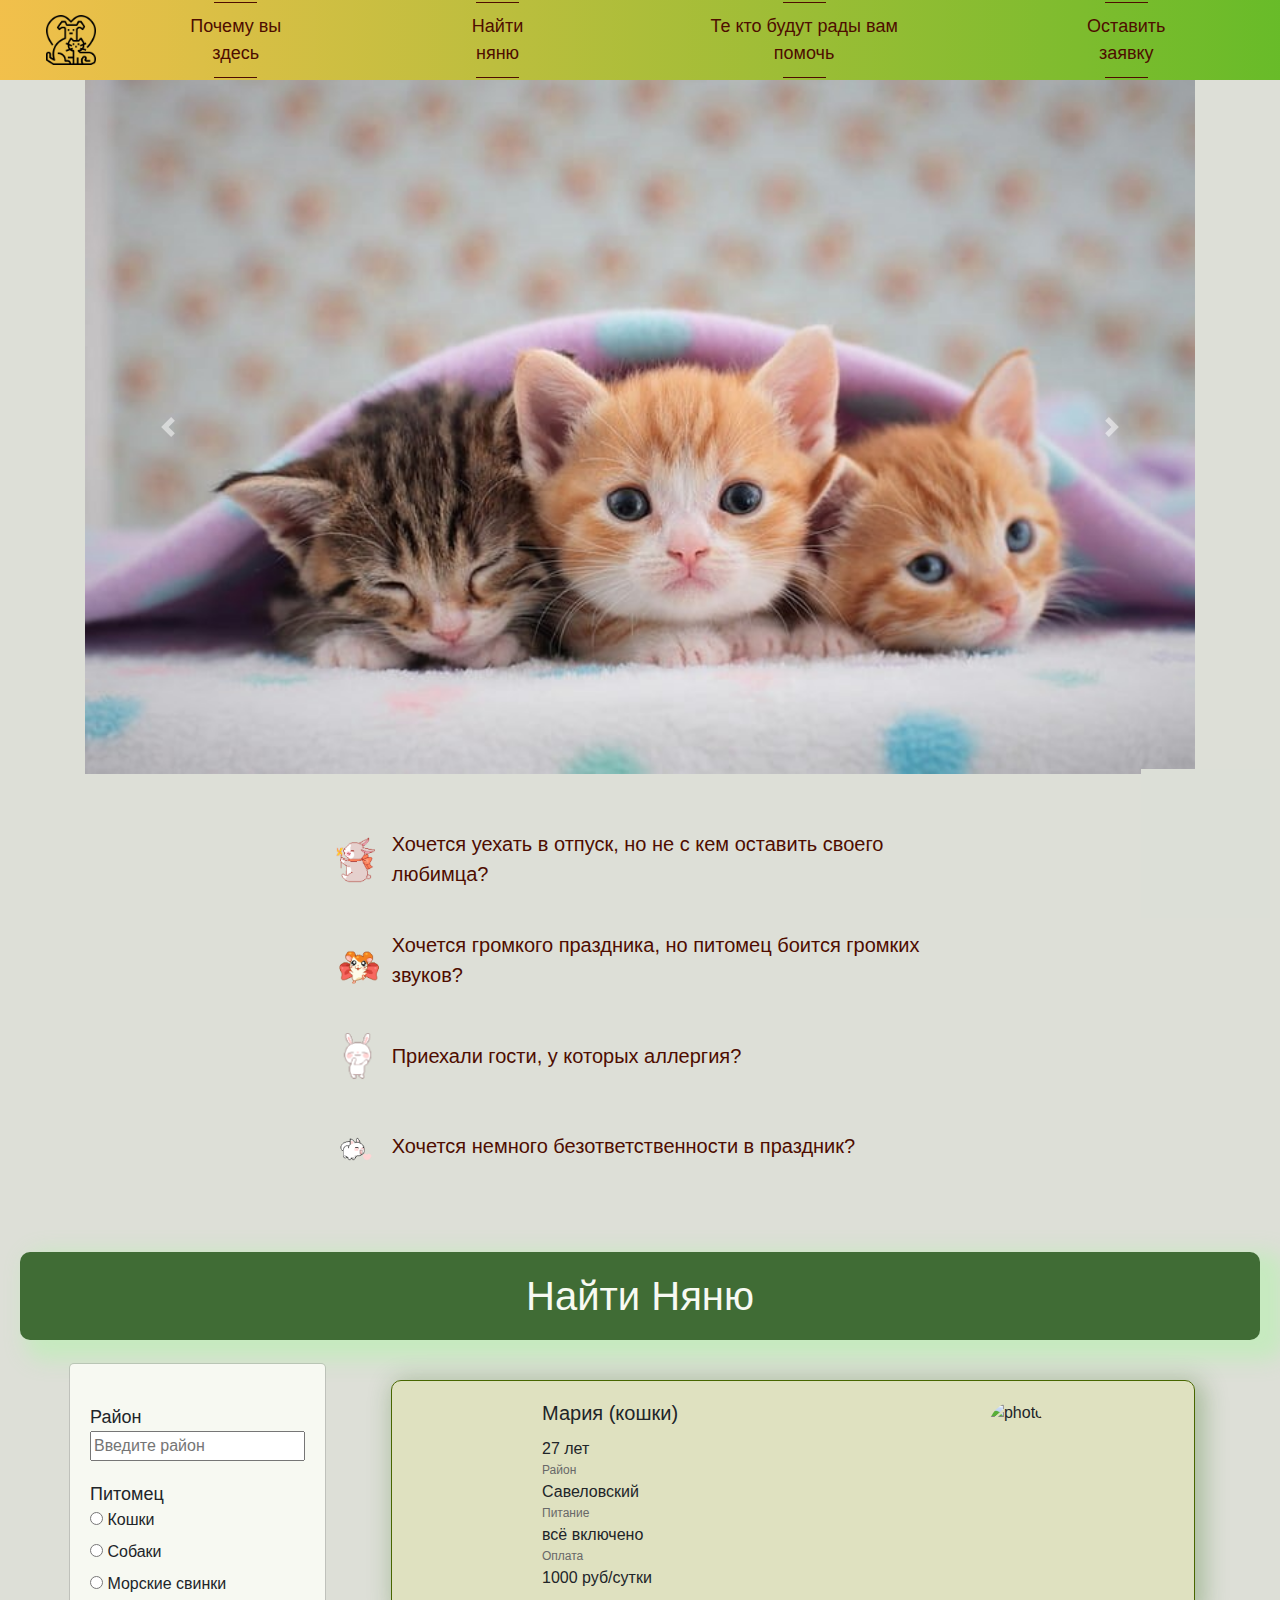
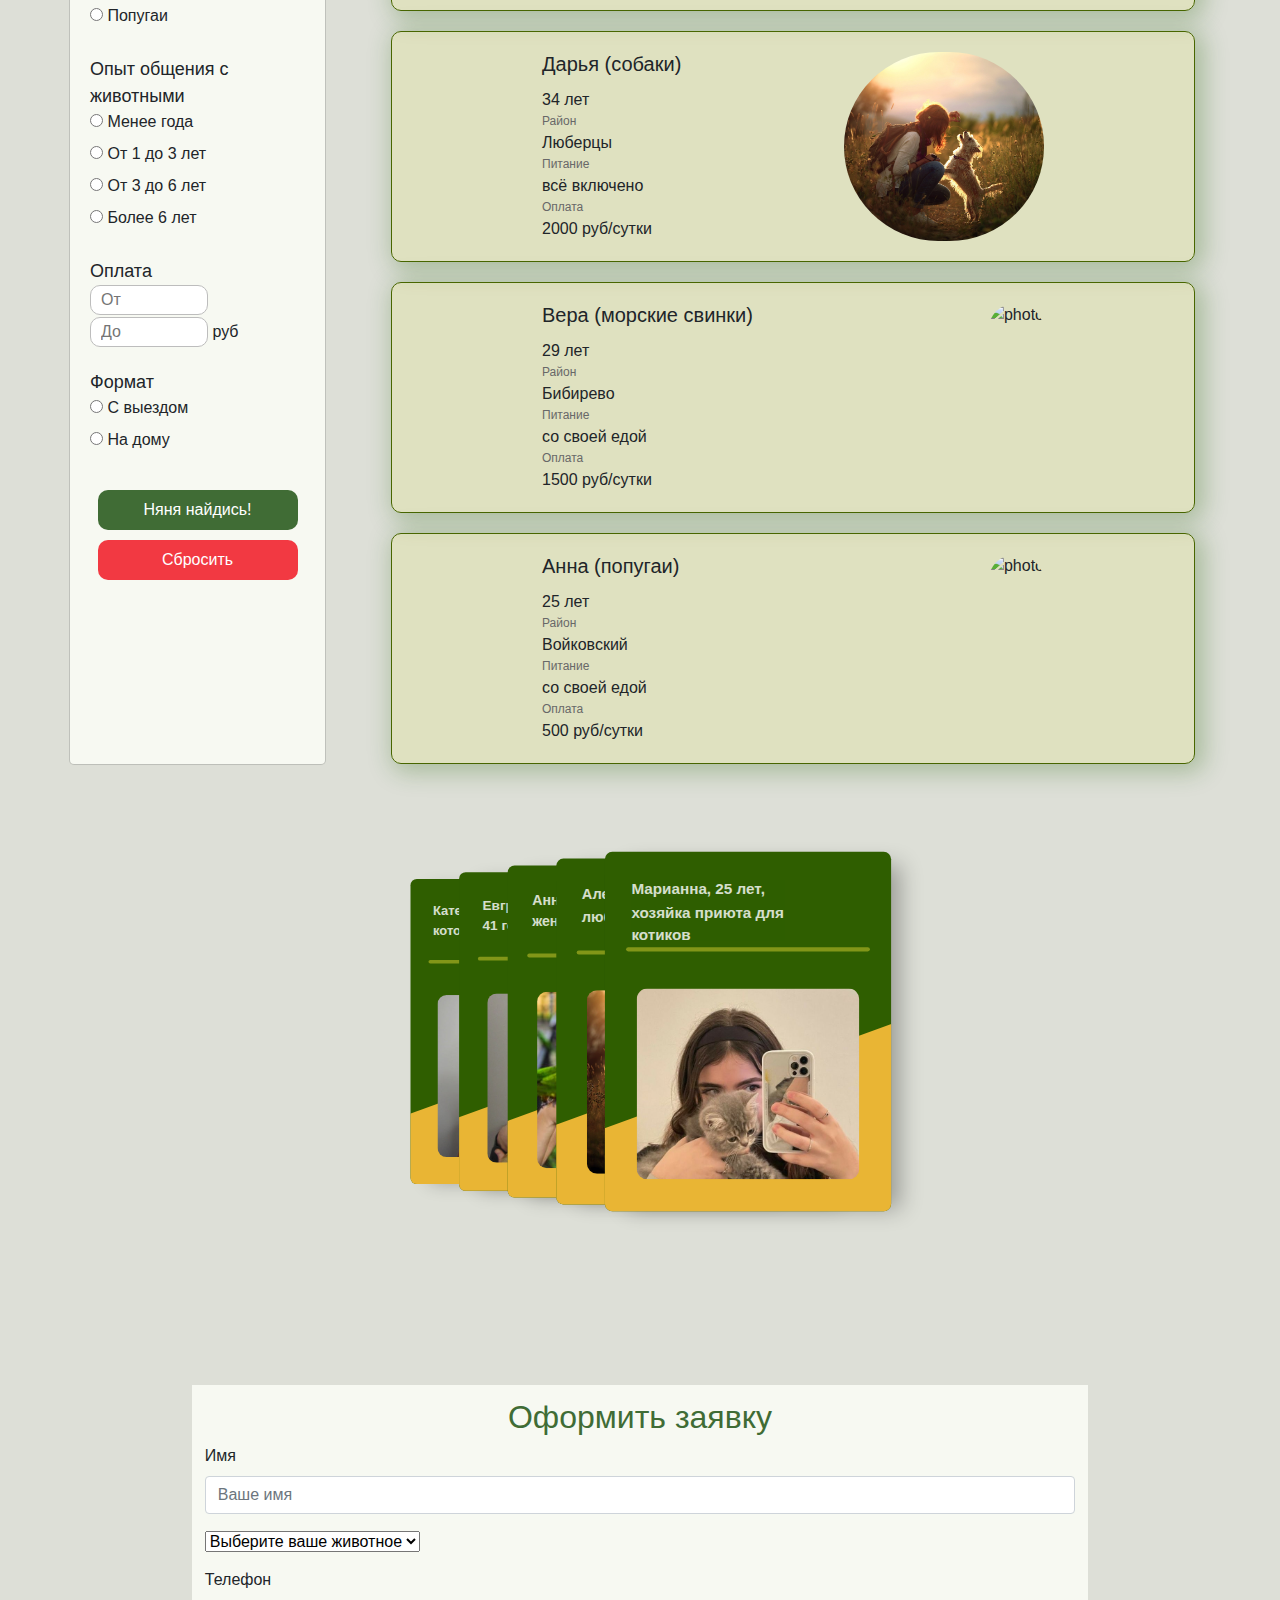
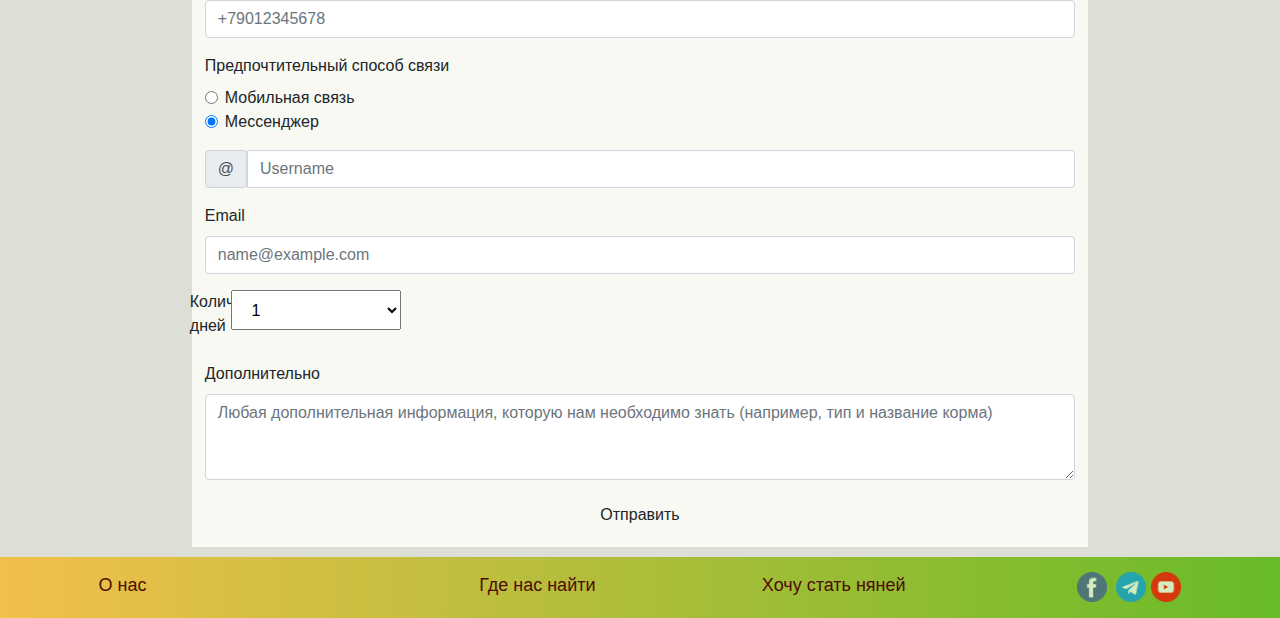
==== index.html @ 80787aa4 "changing the color of the text in the basement of the site" ====
<!DOCTYPE html>
<html lang="en">
	<head>
		<meta charset="UTF-8" />
		<meta http-equiv="X-UA-Compatible" content="IE=edge" />
		<meta name="viewport" content="width=device-width, initial-scale=1.0" />

		<link
			href="https://cdn.jsdelivr.net/npm/bootstrap@5.2.2/dist/css/bootstrap.min.css"
			rel="stylesheet"
			integrity="sha384-Zenh87qX5JnK2Jl0vWa8Ck2rdkQ2Bzep5IDxbcnCeuOxjzrPF/et3URy9Bv1WTRi"
			crossorigin="anonymous"
		/>
		<link rel="stylesheet" href="index.css" />
		<link
			rel="stylesheet"
			href="https://cdn.jsdelivr.net/npm/bootstrap@4.3.1/dist/css/bootstrap.min.css"
			integrity="sha384-ggOyR0iXCbMQv3Xipma34MD+dH/1fQ784/j6cY/iJTQUOhcWr7x9JvoRxT2MZw1T"
			crossorigin="anonymous"
		/>
		<link rel="stylesheet" href="normalize.css" />
		<link
			rel="shortcut icon"
			href="/src/pictures/logo_nav.png"
			type="logo/png"
		/>
		<title>Document</title>

		<!-- Цветовая с шариками 1803, желтый из коктейлей -->

		<link
			rel="stylesheet"
			href="https://cdn.jsdelivr.net/npm/bootstrap@4.3.1/dist/css/bootstrap.min.css"
			integrity="sha384-ggOyR0iXCbMQv3Xipma34MD+dH/1fQ784/j6cY/iJTQUOhcWr7x9JvoRxT2MZw1T"
			crossorigin="anonymous"
		/>

		<link rel="stylesheet" href="normalize.css" />
		<title>Document</title>

		<link
			rel="stylesheet"
			href="https://cdn.jsdelivr.net/npm/bootstrap@4.3.1/dist/css/bootstrap.min.css"
			integrity="sha384-ggOyR0iXCbMQv3Xipma34MD+dH/1fQ784/j6cY/iJTQUOhcWr7x9JvoRxT2MZw1T"
			crossorigin="anonymous"
		/>
		<link rel="stylesheet" href="./src/filter.css" />

		<link rel="stylesheet" href="nannys-cards.css" />
		<title>Document</title>

		<!-- Цветовая с шариками 1803, желтый из коктейлей -->
	</head>

	<body>
		<header class="header">
			<section class="top-nav">
				<div><img src="./src/pictures/pet (1).png" /></div>
				<div class="navigation">
					<a href="#client_pain_yakor" class="navigation__link_1"
						>Почему вы здесь</a
					>
					<a href="#filter_block__title_yakor" class="navigation__link_2"
						>Найти няню</a
					>
					<a href="#nannys_cards" class="navigation__link_3"
						>Те кто будут рады вам помочь</a
					>
					<a href="#registration-forms_yakor" class="navigation__link_4"
						>Оставить заявку</a
					>
				</div>
			</section>
		</header>
			<div class="container">
				<div
					id="carouselExampleControls"
					class="carousel slide"
					data-ride="carousel"
				>
					<div class="carousel-inner">
						<div class="carousel-item active">
							<img
								class="d-block w-100"
								src="src/pictures/1.jpg"
								alt="First slide"
							/>
						</div>
						<div class="carousel-item">
							<img
								class="d-block w-100"
								src="src/pictures/2.jpg"
								alt="Second slide"
							/>
						</div>
						<div class="carousel-item">
							<img
								class="d-block w-100"
								src="src/pictures/3.jpg"
								alt="Third slide"
							/>
						</div>
						<div class="carousel-item">
							<img
								class="d-block w-100"
								src="src/pictures/4.jpg"
								alt="Third slide"
							/>
						</div>
						<div class="carousel-item">
							<img
								class="d-block w-100"
								src="src/pictures/5.jpg"
								alt="Third slide"
							/>
						</div>
						<div class="carousel-item">
							<img
								class="d-block w-100"
								src="src/pictures/6.jpg"
								alt="Third slide"
							/>
						</div>
						<div class="carousel-item">
							<img
								class="d-block w-100"
								src="src/pictures/7.jpg"
								alt="Third slide"
							/>
						</div>
						<div class="carousel-item">
							<img
								class="d-block w-100"
								src="src/pictures/8.jpg"
								alt="Third slide"
							/>
						</div>
						<div class="carousel-item">
							<img
								class="d-block w-100"
								src="src/pictures/9.jpg"
								alt="Third slide"
							/>
						</div>
					</div>
					<a
						class="carousel-control-prev"
						href="#carouselExampleControls"
						role="button"
						data-slide="prev"
					>
						<span class="carousel-control-prev-icon" aria-hidden="true"></span>
						<span class="sr-only">Previous</span>
					</a>
					<a
						class="carousel-control-next"
						href="#carouselExampleControls"
						role="button"
						data-slide="next"
					>
						<span class="carousel-control-next-icon" aria-hidden="true"></span>
						<span class="sr-only">Next</span>
					</a>
				</div>
			</div>

      <a href="#" class="button"><img src="/src/pictures/top.png" class="img_top"></a>
		<div class="cap"></div>
			<div class="client_pain" id="client_pain_yakor">
				<!-- ______________БОЛЬ___КЛИЕНТА________________-->
				<p class="nomber1">
					<img
						src="src/pictures/1.gif"
						class="img_client_pain"
						alt="новогодняя шапка"
					/>
					Хочется уехать в отпуск, но не с кем оставить своего любимца?
				</p>
				<p class="nomber2">
					<img
						src="src/pictures/2.gif"
						class="img_client_pain"
						alt="новогодняя шапка"
					/>
					Хочется громкого праздника, но питомец боится громких звуков?
				</p>
				<p class="nomber3">
					<img
						src="src/pictures/3.gif"
						class="img_client_pain"
						alt="новогодняя шапка"
					/>Приехали гости, у которых аллергия?
				</p>
				<p class="nomber4">
					<img
						src="src/pictures/4.gif"
						class="img_client_pain"
						alt="новогодняя шапка"
					/>Хочется немного безответственности в праздник?
				</p>
			</div>
			<div>
				<!-- ______________ЗНАЕМ___РЕШЕНИЕ________________ -->
			</div>
			<div>
				<!-- ______________АБЗАЦ РЕШЕНИЯ ПРОБЛЕМЫ ОПИСАНИЕ________________ -->
			</div>
			<div>
				<!-- ______________ФИЛЬТР ИЩУ НЯНЮ: РАЙОН, ОПЛАТА, ОПЫТ ОБЩЕНИЯ С ЖИВОТНЫМИ, НЯНЯ С ВЫЕЗДОМ ИЛИ БЕЗ, ВОЗРАСТ НЯНИ, ПОЛ, ОЛ ИН КЛЮЗИВ ИЛИ ВСЕ СВОЕ, ВЫБОР ЖИВОТНЫХ_______________ -->
				<!-- Searching form-->
				<h1 class="filter-block__title" id="filter_block__title_yakor">
					Найти Няню
				</h1>
				<div class="container searching">
					<div class="w-100 searching__result">
						<div id="cards"></div>
					</div>
					<div class="filter-mobile" id="btnappfilter1">Фильтр</div>
					<div
						class="row searching__filters searching__filters_shadow mt-1 filter-desktop"
					>
						<div class="filter">
							<div class="filter-content">
								<div class="filter__type">
									<div class="filter__title">Район</div>
									<input
										type="text"
										name="city"
										id="city"
										placeholder="Введите район"
										list="cities"
									/>
									<datalist id="cities"> </datalist>
								</div>
								<div class="filter__card">
									<div class="filter__title">Питомец</div>
									<div>
										<input
											class="filter__card-input level"
											id="cats"
											value="кошки"
											type="radio"
											name="level"
										/>
										<label class="filter__card-label" for="cats">Кошки</label>
									</div>
									<div>
										<input
											class="filter__card-input level"
											id="dogs"
											value="собаки"
											type="radio"
											name="level"
										/>
										<label class="filter__card-label" for="dogs">Собаки</label>
									</div>
									<div>
										<input
											class="filter__card-input level"
											id="guinea_pigs"
											value="морские свинки"
											type="radio"
											name="level"
										/>
										<label class="filter__card-label" for="guinea_pigs"
											>Морские свинки</label
										>
									</div>
									<div>
										<input
											class="filter__card-input level"
											id="parrots"
											value="попугаи"
											type="radio"
											name="level"
										/>
										<label class="filter__card-label" for="parrots"
											>Попугаи</label
										>
									</div>
								</div>
								<div class="filter__card">
									<div class="filter__title">Опыт общения с животными</div>
									<div>
										<input
											class="filter__card-input experience"
											type="radio"
											name="experience"
											value="zero"
											id="zero"
										/>
										<label class="filter__card-label" for="zero">
											Менее года</label
										>
									</div>
									<div>
										<input
											class="filter__card-input experience"
											type="radio"
											name="experience"
											value="small"
											id="small"
										/>
										<label class="filter__card-label" for="small">
											От 1 до 3 лет</label
										>
									</div>
									<div>
										<input
											class="filter__card-input experience"
											type="radio"
											name="experience"
											value="medium"
											id="medium"
										/>
										<label class="filter__card-label" for="medium">
											От 3 до 6 лет</label
										>
									</div>
									<div>
										<input
											class="filter__card-input experience"
											type="radio"
											name="experience"
											value="large"
											id="large"
										/>
										<label class="filter__card-label" for="large">
											Более 6 лет</label
										>
									</div>
								</div>
								<div class="filter__card">
									<div class="filter__title">Оплата</div>
									<div class="filter__card-salary">
										<input
											class="filter__input-salary"
											type="number"
											placeholder="От"
											id="minSalary"
										/>
										<input
											class="filter__input-salary"
											type="number"
											placeholder="До"
											id="maxSalary"
										/>
										руб
									</div>
								</div>
								<div class="filter__card">
									<div class="filter__title">Формат</div>
									<div>
										<input
											class="filter__card-input format"
											id="distant"
											value="С выездом"
											type="radio"
											name="level"
										/>
										<label class="filter__card-label">С выездом</label>
									</div>
									<div>
										<input
											class="filter__card-input format"
											id="home"
											value="На дому"
											type="radio"
											name="level"
										/>
										<label class="filter__card-label">На дому</label>
									</div>
								</div>
								<div class="filter__btns">
									<div class="filter__change" id="btnFilter">Няня найдись!</div>
									<div class="filter__throwoff" id="btnReboot">Сбросить</div>
								</div>
							</div>
						</div>
					</div>
				</div>
			</div>
			<!-- Searching Form end-->
		</div>

		<div id="nannys_cards">
			<!-- ______________СЛАЙДЕР С КАРТОЧКАМИ НЯНЬ_______________ заполняем с бутстрапа 5шт-->
		</div>

		<div class="registration-form" id="registration-forms_yakor">
			<div class="registration-form-header-container">
				<h2 class="registration-form-header">Оформить заявку</h2>
			</div>
			<div class="mb-3">
				<label for="nameForm" class="form-label">Имя</label>
				<input
					type="email"
					class="form-control"
					id="nameForm"
					placeholder="Ваше имя"
				/>
			</div>
			<select class="form-select mb-3" aria-label=".form-select-lg example">
				<option selected>Выберите ваше животное</option>
				<option value="1">Котейка</option>
				<option value="2">Пёсель</option>
				<option value="3">Морская свинка</option>
				<option value="4">Хомячок</option>
				<option value="5">Змеюк</option>
				<option value="6">Павук</option>
				<option value="7">Лисичка</option>
				<option value="8">Суррикат</option>
			</select>
			<div class="mb-3">
				<label for="phoneForm" class="form-label">Телефон</label>
				<input
					type="email"
					class="form-control"
					id="phoneForm"
					placeholder="+79012345678"
				/>
			</div>
			<div class="mb-3">
				<label class="form-label">Предпочтительный способ связи</label>
				<div class="form-check">
					<input
						class="form-check-input"
						type="radio"
						name="flexRadioDefault"
						id="flexRadioDefault1"
					/>
					<label class="form-check-label" for="flexRadioDefault1">
						Мобильная связь
					</label>
				</div>
				<div class="form-check">
					<input
						class="form-check-input"
						type="radio"
						name="flexRadioDefault"
						id="flexRadioDefault2"
						checked
					/>
					<label class="form-check-label" for="flexRadioDefault2">
						Мессенджер
					</label>
				</div>
			</div>
			<div class="input-group mb-3">
				<span class="input-group-text" id="basic-addon1">@</span>
				<input
					type="text"
					class="form-control"
					placeholder="Username"
					aria-label="Username"
					aria-describedby="basic-addon1"
				/>
			</div>
			<div class="mb-3">
				<label for="emailForm" class="form-label">Email</label>
				<input
					type="email"
					class="form-control"
					id="emailForm"
					placeholder="name@example.com"
				/>
			</div>
			<div class="mb-3">
				<div class="row">
					<div class="row">
						<label for="timeSelect" class="col-sm-3">Количество дней</label>
						<select
							class="form-select mb-3 col-sm"
							name="periodForm"
							id="timeSelect"
						>
							<option value="1">1</option>
							<option value="2">2</option>
							<option value="3">3</option>
							<option value="4">4</option>
							<option value="5">5</option>
							<option value="6">6</option>
							<option value="7">7</option>
							<option value="8">8</option>
							<option value="9">9</option>
							<option value="10">10</option>
						</select>
					</div>
				</div>
			</div>
			<div class="mb-3">
				<label for="commentsForm" class="form-label">Дополнительно</label>
				<textarea
					class="form-control"
					id="commentsForm"
					rows="3"
					placeholder="Любая дополнительная информация, которую нам необходимо знать (например, тип и название корма)"
				></textarea>
			</div>
			<div class="registration-form-button-container">
				<button class="btn myButton" type="submit">Отправить</button>
				<div></div>
			</div>
		</div>

		<script
			src="https://code.jquery.com/jquery-3.3.1.slim.min.js"
			integrity="sha384-q8i/X+965DzO0rT7abK41JStQIAqVgRVzpbzo5smXKp4YfRvH+8abtTE1Pi6jizo"
			crossorigin="anonymous"
		></script>
		<script
			src="https://cdn.jsdelivr.net/npm/popper.js@1.14.7/dist/umd/popper.min.js"
			integrity="sha384-UO2eT0CpHqdSJQ6hJty5KVphtPhzWj9WO1clHTMGa3JDZwrnQq4sF86dIHNDz0W1"
			crossorigin="anonymous"
		></script>
		<script
			src="https://cdn.jsdelivr.net/npm/bootstrap@5.2.2/dist/js/bootstrap.min.js"
			integrity="sha384-JjSmVgyd0p3pXB1rRibZUAYoIIy6OrQ6VrjIEaFf/nJGzIxFDsf4x0xIM+B07jRM"
			crossorigin="anonymous"
		></script>

		<footer>
			<div class="footer_info">
				<a href="#menu" class="footer_info_about_us">О нас</a>
				<a href="#res"></a>
				<a href="#" class="footer_info_where_to_find_us">Где нас найти</a>
				<a href="" class="footer_info_I_want-to_become_a_nanny">Хочу стать няней</a>
				<div class="social-links">
					<a href=""><img src="./src/pictures/facebook.png" /></a>
					<a href=""><img src="./src/pictures/telegram.png" /></a
					><a href=""><img src="./src/pictures/youtube.png" /></a>
				</div>
			</div>
		</footer>

		<script
			src="https://code.jquery.com/jquery-3.3.1.slim.min.js"
			integrity="sha384-q8i/X+965DzO0rT7abK41JStQIAqVgRVzpbzo5smXKp4YfRvH+8abtTE1Pi6jizo"
			crossorigin="anonymous"
		></script>
		<script
			src="https://cdn.jsdelivr.net/npm/popper.js@1.14.7/dist/umd/popper.min.js"
			integrity="sha384-UO2eT0CpHqdSJQ6hJty5KVphtPhzWj9WO1clHTMGa3JDZwrnQq4sF86dIHNDz0W1"
			crossorigin="anonymous"
		></script>
		<script
			src="https://cdn.jsdelivr.net/npm/bootstrap@4.3.1/dist/js/bootstrap.min.js"
			integrity="sha384-JjSmVgyd0p3pXB1rRibZUAYoIIy6OrQ6VrjIEaFf/nJGzIxFDsf4x0xIM+B07jRM"
			crossorigin="anonymous"
		></script>
		<script src="./src/filter.js"></script>

		<script src="test.js"></script>
		<script
			src="https://code.jquery.com/jquery-3.3.1.slim.min.js"
			integrity="sha384-q8i/X+965DzO0rT7abK41JStQIAqVgRVzpbzo5smXKp4YfRvH+8abtTE1Pi6jizo"
			crossorigin="anonymous"
		></script>
		<script
			src="https://cdn.jsdelivr.net/npm/popper.js@1.14.7/dist/umd/popper.min.js"
			integrity="sha384-UO2eT0CpHqdSJQ6hJty5KVphtPhzWj9WO1clHTMGa3JDZwrnQq4sF86dIHNDz0W1"
			crossorigin="anonymous"
		></script>
		<script
			src="https://cdn.jsdelivr.net/npm/bootstrap@4.3.1/dist/js/bootstrap.min.js"
			integrity="sha384-JjSmVgyd0p3pXB1rRibZUAYoIIy6OrQ6VrjIEaFf/nJGzIxFDsf4x0xIM+B07jRM"
			crossorigin="anonymous"
		></script>
		<!-- <script src="./src/filter.js"></script> -->
	</body>
</html>
---- index.css ----
/* ____________HEADER__________ */
.header h2 {
	vertical-align: center;
	text-align: center;
}

.header img {
	margin-left: 30px;
	max-width: 50px;
}

* {
	font-family: "Raleway";
	box-sizing: border-box;
}

.top-nav {
	display: flex;
	flex-direction: row;
	align-items: center;
	justify-content: space-between;
	/* background-color: #00BAF0; */
	background: linear-gradient(to left, #4db300cf, #fdaf00a6);
	/* W3C, IE 10+/ Edge, Firefox 16+, Chrome 26+, Opera 12+, Safari 7+ */
	color: #fff;
	height: 80px;
	padding: 1em;
}

.navigation {
	display: flex;
	width: 100%;
	justify-content: space-evenly;
}
.navigation a:hover {
	color: #700000;
}
a.navigation__link_1:before,
a.navigation__link_2:before,
a.navigation__link_3:before,
a.navigation__link_4:before {
	content: "";
	display: block;
	height: 1px; /* Высота линии */
	background: #4e0d00; /* Цвет линии */
	width: 43px; /* Ширина линии до наведения */
	margin: 0 auto 10px; /* Отступ с боков по центру и снизу */
	transition: 1s; /* Время, за которое линия возвращается после наведения */
}
a.navigation__link_1:hover:before,
a.navigation__link_3:hover:before,
a.navigation__link_4:hover:before {
	width: 100px; /* Ширина линии при наведении */
	transition: ease-out 1s; /* Время, за которое линия расширяется при наведении */
}

a.navigation__link_2:hover:before {
	width: 90px; /* Ширина линии при наведении */
	transition: ease-out 1s; /* Время, за которое линия расширяется при наведении */
}
/*  CSS код для линии под заголовком */
a.navigation__link_1:after,
a.navigation__link_2:after,
a.navigation__link_3:after,
a.navigation__link_4:after {
	content: "";
	display: block;
	height: 1px; /* Высота линии */
	background: #4e0d00; /* Цвет линии */
	width: 43px; /* Ширина линии до наведения */
	margin: 10px auto 0; /* Отступ с боков по центру и сверху */
	transition: 1s; /* Время, за которое линия возвращается после наведения */
}
a.navigation__link_1:hover:after,
a.navigation__link_3:hover:after,
a.navigation__link_4:hover:after {
	width: 100px; /* Ширина линии при наведении */
	transition: ease-out 1s; /* Время, за которое линия расширяется при наведении */
}
a.navigation__link_2:hover:after {
	width: 90px; /* Ширина линии при наведении */
	transition: ease-out 1s; /* Время, за которое линия расширяется при наведении */
}

.navigation__link_1,
.navigation__link_2,
.navigation__link_3,
.navigation__link_4 {
	font-size: 18px;
	font-weight: 500;
	color: #4e0d00;
	padding: 0 7% 0 7%;
	text-align: center; /* Текст по центру */
}

/* ____________FOOTER__________ */

.client_pain {
	display: flex;
	flex-direction: column;
	align-items: center;
	align-content: stretch;
	padding: 1%;
	margin-top: 30px;
}

.buttonup {
	width: 88px;
	height: 118px;
	position: fixed;
	bottom: 20px;
	right: 50px;
}
.lifting_up {
	width: 80px;
	height: 90px;
}
.img_top {
	width: 87px;
	height: 76px;
}
.button {
	display: block;
	background: center no-repeat;
	height: 33px;
	width: 32px;
	position: fixed;
	bottom: 72px;
	right: 58px;
	z-index: 1;
}
.cap {
	background-color: #dcdfd7;
	height: 149px;
	width: 129px;
	position: absolute;
	bottom: -18px;
	right: 10px;
	z-index: 2;
}
.nomber1,
.nomber2,
.nomber3,
.nomber4 {
	color: #4e0d00;
	font-size: 20px;
	display: flex;
	align-items: center;
	justify-content: flex-start;
	width: 50vw;
	padding: 1%;
	font-weight: 500;
}

.img_client_pain {
	width: 8%;
	margin-right: 10px;
}

/* ____________REGISTRATION FORM__________ */

.registration-form {
	margin: 100px auto 0 auto;
	padding: 1%;
	width: 70%;
	background-color: #f7f9f2;
}

.registration-form-header-container {
	width: fit-content;
	margin: 0 auto;
}
.registration-form-header {
	color: #406c35;
}

.registration-form-button-container {
	display: flex;
	justify-content: center;
}
.myButton {
	background-color: hsl(108, 19%, 63%);
	color: white;
}
a:hover {
	text-decoration: none !important;
}

@import url(https://fonts.googleapis.com/css?family=Raleway);

/* ____________PART OF PAIN__________ */
.ball {
	width: 50vw;
	list-style: none;
	margin: 0 auto;
	margin-top: 50px;
}
.ball a {
	width: 100%;
	color: #808285;
	text-decoration: none;
	display: inline-block;
	padding-left: 25px;
	height: 44px;
	line-height: 44px;
	font-size: 20px;
	position: relative;
	transition: 0.3s linear;
}
.ball a:before {
	content: "";
	width: 30px;
	height: 30px;
	border-radius: 50%;
	background: #a4af97;
	position: absolute;
	left: -30px;
	top: 7px;
}
.ball li {
	position: relative;
}
.ball li:before {
	content: "";
	width: 20px;
	height: 20px;
	border-radius: 50%;
	background: #f23942;
	position: absolute;
	top: 12px;
	left: -30px;
	z-index: 2;
	transition: 0.4s ease-in-out;
}
.ball li:hover:before {
	left: -20px;
}
.ball a:hover {
	color: #a4af97;
	cursor: default;
}

/* ____________FOOTER__________ */

footer {
	position: relative;
	bottom: 0;
	width: 100%;
	background: linear-gradient(to left, #4db300cf, #fdaf00a6);
}

.footer_info {
	display: flex;
	justify-content: space-around;
	padding: 1.2%;
	margin: 10px 0 0 0;
}

.footer_info_about_us,
.footer_info_where_to_find_us,
.footer_info_I_want-to_become_a_nanny {
	font-size: 18px;
	font-weight: 500;
	color: #4e0d00;
}
footer a {
	color: #700000;
}
footer a:hover {
	text-decoration: none;
	color: #960000;
}
footer img {
	max-width: 35px;
	opacity: 0.7;
	padding-left: 5px;
}
---- src/filter.css ----
.searching__result {
	margin-left: 50px;
}

.filter-block__title {
	text-align: center;
	background-color: #406c35;
	margin: 0 20px 20px 20px;
	padding: 20px 0;
	color: #f7f9f2;
	border-radius: 10px;
	box-shadow: 15px 10px 20px 10px rgba(158, 255, 149, 0.35);
	margin-top: 40px;
}

.searching {
	width: 100%;
	display: flex;
	flex-direction: row-reverse;
	align-items: stretch;
	margin-bottom: 30px;
}
.searching__form {
	flex-grow: 1;
}
.subtitle__apllsearch {
	font-size: 1em;
	font-weight: 500;
}
.searching__filters {
	flex-basis: 23%;
	background-color: #f7f9f2;
	border-radius: 4px;
	justify-self: flex-start;
	margin-right: 1rem;
	padding: 20px;
}

.search__card {
	max-width: 700px;
	margin-top: 20px;
	padding: 20px;
	border: 1px rgb(206, 206, 206) solid;
	box-shadow: 15px 10px 20px 10px rgb(240, 240, 240);
	border-radius: 10px;
}

.search__card-subtitle {
	font-size: 12px;
	color: #686868;
	line-height: 19px;
}

.searching__filters_shadow {
	box-shadow: rgba(0, 0, 0, 0.02) 0px 1px 3px 0px,
		rgba(27, 31, 35, 0.15) 0px 0px 0px 1px;
}

.filter__filter-title {
	padding: 10px 0px 10px 0px;
	font-family: "Roboto", sans-serif;
	font-weight: 600;
	font-size: 20px;
}

.filter__title {
	font-family: "Roboto", sans-serif;
	font-size: 18px;
	font-weight: 500;
	margin: 20px 0px 0px 0px;
}

/* .filter__cities {
  width: 240px;
  height: 40px;
  border: 1px solid #bdbdbd;
  border-radius: 10px;
}

.filter__cities:hover {
  cursor: pointer;
} */

.filter__card-input:hover {
	cursor: pointer;
}

.filter__input-salary {
	max-width: 118px;
	border: 1px solid #bdbdbd;
	border-radius: 10px;
	padding: 2px 10px;
	margin-bottom: 2px;
}

.filter__point {
	max-width: 240px;
	display: flex;
	justify-content: space-between;
	margin: 5px 0px 0px 0px;
}

.shadow-on {
	box-shadow: rgba(0, 0, 0, 0.02) 0px 1px 3px 0px,
		rgba(27, 31, 35, 0.15) 0px 0px 0px 1px;
}

.filter__card-title {
	margin-bottom: 8px;
}

.search__card {
	max-width: 100%;
	margin-top: 20px;
	padding: 20px 150px;
	border: 1px rgb(72 102 0) solid;
	box-shadow: 5px 4px 25px 4px rgb(33 98 0 / 28%);
	background-color: #f3f20b1c;
	border-radius: 10px;
	display: flex;
	justify-content: space-between;
}

.search__card-photo {
	border-radius: 100px;
	max-width: 200px;
	max-height: 189px;
	object-fit: cover;
}

.filter__all1 {
	display: none;
}

.filter-mobile {
	display: none;
	width: 200px;
	height: 40px;
	border: none;
	border-radius: 10px;
	justify-content: center;
	align-items: center;
	margin: 20px 0 0;
	color: #fff;
	background-color: #06f;
	margin: 0 auto;
	margin-bottom: 15px;
}

.filter__btns {
	margin: 10px 0px 0px 0px;
	display: flex;
	flex-direction: column;
	align-items: center;
}

.filter__change,
.filter__throwoff {
	display: flex;
	align-items: center;
	justify-content: center;
	width: 200px;
	height: 40px;
	border: none;
	border-radius: 10px;
	margin: 20px 0px 0px 0px;
}

.filter__throwoff {
	margin: 10px 0px 0px 0px;
	color: white;
	background-color: #f23942;
}

.filter__throwoff:hover {
	cursor: pointer;
}

.filter__change {
	background-color: #406c35;
	color: white;
}

.filter__change:hover {
	cursor: pointer;
}

.searching-form {
	border-radius: 7px;
	border: 1.5px solid #5878ff;
}

.searching-form-focus {
	box-shadow: none;
	border: 1.5px solid #e3e6ed;
	background-color: #f7f8fd;
	letter-spacing: 1px;
}

@media only screen and (max-width: 767px) {
	.searching {
		flex-direction: column-reverse;
	}

	.filter-mobile {
		display: flex;
	}
	.searching__filters {
		margin-left: 0;
		padding: 0;
		&_shadow {
			box-shadow: none;
		}
	}
	.filter-content {
		display: none;
	}

	.filter__throwoff {
		margin-bottom: 10px;
	}
}
@media only screen and (max-width: 595px) {
	#content-appl {
		padding: 5px;
	}
	.search__card-photo {
		display: none;
	}
}
---- nannys-cards.css ----
@import url("https://fonts.googleapis.com/css2?family=Merriweather&display=swap");

body {
	margin: 0;
	padding: 0;
	background-color: #25360028;
}

* {
	box-sizing: border-box;
	font-family: sans-serif;
}

:root {
	--sizeCreaBlock: 270px;
	--bgCreaBlock: #1e1f25;
	--blockTranslateX: 190px;
	--blockRotateY: 40deg;
	--marginSize: 36px;
	--shadowColor: 15px 5px 20px -7px rgb(0 0 0 / 30%);
	--blocImgSize: 200px;

	--arc-blue: rgba(53, 113, 158, 1);
	--arc-vert: #4caf50;
	--arc-jaune: #ffeb3b;
	--arc-rose: #e91e63;
	--arc-orange: #f76334;
}

.blocImg {
	width: 100%;
	height: var(--blocImgSize);
	position: relative;
	z-index: 9999;
	padding: 10px;
}

.blocImg > img {
	width: 100%;
	height: 100%;
	border-radius: 10px;
	object-fit: cover;
}

.blocImg > img::after {
	content: "";
	position: absolute;
	top: 0;
	bottom: 0;
	left: 0;
	right: 0;
	background-color: #3a3e4c;
}

.creaBlock {
	width: var(--sizeCreaBlock);
	background-color: #2f5e00;
	padding: 50px 20px 20px 20px;
	border-radius: 7px;
	position: relative;
	overflow: hidden;
	display: inline-block;
	white-space: normal;
	vertical-align: top;
	transition: all 0.3s;

	-webkit-box-shadow: var(--shadowColor);
	-moz-box-shadow: var(--shadowColor);
	box-shadow: var(--shadowColor);
	cursor: pointer;
}

.creaBlock:not(.creaBlockPrez):hover {
	transform: scale(1);
}

.creaBlock::after {
	content: "";
	position: absolute;
	top: 50%;
	left: 10%;
	width: calc(var(--sizeCreaBlock) * 2);
	height: calc(var(--sizeCreaBlock) * 2);
	background-color: #e9b534;
	transform: rotateZ(70deg);
	z-index: -1;
}

.creaBlock > figcaption {
	position: absolute;
	left: 0;
	top: 0;
	right: 20%;
	font-weight: bold;
	color: white;
	padding: 25px;
	font-size: 0.9rem;
	opacity: 0.8;
	text-align: left;
}

.creaBlock h2 {
	font-size: 20px;
	width: 70%;
	color: white;
	font-weight: bold;
	height: 54px;
	display: block;
	text-align: left;
	overflow: hidden;
	background-color: transparent;
	transition: var(--background-color) 0.6s;
}

.creaBlock img {
	width: 100%;
	height: 100%;
	border-radius: 10px;
}

/* FIN CREA BLOCK */

.creaBlock {
	transform: scale(0.9);
}

.creaBlock .lineSeparator {
	background-color: #00bcd4;
}

/* BOX 1 */

.creaBlockPrez:nth-child(1) {
	z-index: 1;
	transform: scale(0.9);
}

.creaBlockPrez:nth-child(1):hover {
	transform: scale(1.1);
}

.creaBlockPrez:nth-child(1):hover ~ .creaBlockPrez:nth-child(2) {
	transform: scale(0.83) translateX(var(--blockTranslateX))
		rotateY(var(--blockRotateY));
}

.creaBlockPrez:nth-child(1):hover ~ .creaBlockPrez:nth-child(3) {
	transform: scale(0.88) translateX(var(--blockTranslateX))
		rotateY(var(--blockRotateY));
}

.creaBlockPrez:nth-child(1):hover ~ .creaBlockPrez:nth-child(4) {
	transform: scale(0.93) translateX(var(--blockTranslateX))
		rotateY(var(--blockRotateY));
}

.creaBlockPrez:nth-child(1):hover ~ .creaBlockPrez:nth-child(5) {
	transform: scale(0.98) translateX(var(--blockTranslateX))
		rotateY(var(--blockRotateY));
}

/* BOX 2 */

.creaBlockPrez:nth-child(2) {
	z-index: 2;
	margin-left: calc(-6 * var(--marginSize));
	transform: scale(0.94);
	animation: displayCreations 0.5s linear 0.4s forwards;
}

.creaBlockPrez:nth-child(2):hover {
	transform: scale(1.1);
}

.creaBlockPrez:nth-child(2):hover ~ .creaBlockPrez:nth-child(3) {
	transform: scale(0.88) translateX(var(--blockTranslateX))
		rotateY(var(--blockRotateY));
}

.creaBlockPrez:nth-child(2):hover ~ .creaBlockPrez:nth-child(4) {
	transform: scale(0.93) translateX(var(--blockTranslateX))
		rotateY(var(--blockRotateY));
}

.creaBlockPrez:nth-child(2):hover ~ .creaBlockPrez:nth-child(5) {
	transform: scale(0.98) translateX(var(--blockTranslateX))
		rotateY(var(--blockRotateY));
}

/* BOX 3 */

.creaBlockPrez:nth-child(3) {
	z-index: 3;
	margin-left: calc(-6 * var(--marginSize));
	transform: scale(0.98);
}

.creaBlockPrez:nth-child(3):hover {
	transform: scale(1.1);
}

.creaBlockPrez:nth-child(3):hover ~ .creaBlockPrez:nth-child(4) {
	transform: scale(0.93) translateX(var(--blockTranslateX))
		rotateY(var(--blockRotateY));
}

.creaBlockPrez:nth-child(3):hover ~ .creaBlockPrez:nth-child(5) {
	transform: scale(0.98) translateX(var(--blockTranslateX))
		rotateY(var(--blockRotateY));
}

/* BOX 4 */

.creaBlockPrez:nth-child(4) {
	z-index: 4;
	margin-left: calc(-6 * var(--marginSize));
	transform: scale(1.02);
}

.creaBlockPrez:nth-child(4):hover {
	transform: scale(1.1);
}

.creaBlockPrez:nth-child(4):hover ~ .creaBlockPrez:nth-child(5) {
	transform: scale(0.98) translateX(var(--blockTranslateX))
		rotateY(var(--blockRotateY));
}

/* BOX 5 */

.creaBlockPrez:nth-child(5) {
	z-index: 5;
	margin-left: calc(-6 * var(--marginSize));
	transform: scale(1.06);
}

.creaBlockPrez:nth-child(5):hover {
	transform: scale(1.1);
}

/* SEPARATORS */

.lineSeparator {
	width: 100%;
	background-color: var(--main-box-border-color);
	height: 4px;
	border-radius: 5px;
	margin: 40px 0 25px 0;
	opacity: 0.4;
}

.creaBlockPrez:nth-child(1) .lineSeparator {
	background-color: var(--arc-jaune);
}

.creaBlockPrez:nth-child(2) .lineSeparator {
	background-color: var(--arc-jaune);
}

.creaBlockPrez:nth-child(3) .lineSeparator {
	background-color: var(--arc-jaune);
}

.creaBlockPrez:nth-child(4) .lineSeparator {
	background-color: var(--arc-jaune);
}

.creaBlockPrez:nth-child(5) .lineSeparator {
	background-color: var(--arc-jaune);
}

/* –––––––––––––––––––– */

.creationsBlocUl {
	white-space: nowrap;
	text-align: center;
	min-height: 450px;
	overflow: hidden;
	padding: 68px 0;
}

@media only screen and (max-width: 600px) {
	.creaBlock {
		margin-left: 0 !important;
		margin: 60px 20px;
		z-index: -1 !important;
	}

	.creaBlockPrez {
		transform: scale(0.9) !important;
	}

	.creationsBlocUl {
		white-space: nowrap;
		overflow-x: auto;
		padding: 0;
		min-height: 420px;
		-ms-overflow-style: none; /* IE and Edge */
		scrollbar-width: none; /* Firefox */
	}

	.creationsBlocUl::-webkit-scrollbar {
		display: none;
	}
}

main {
	display: flex;
	justify-content: center;
	align-items: center;
	width: 100%;
	height: 100vh;
}

main > div {
	width: 100%;
}

#toggleFullScreen {
	position: absolute;
	bottom: 0;
	right: 0;
	margin: 20px;
	background-color: white;
	border: none;
	padding: 10px;
	cursor: pointer;
	transition: transform 0.3s;
}

#toggleFullScreen:hover {
	transform: scale(0.9);
}
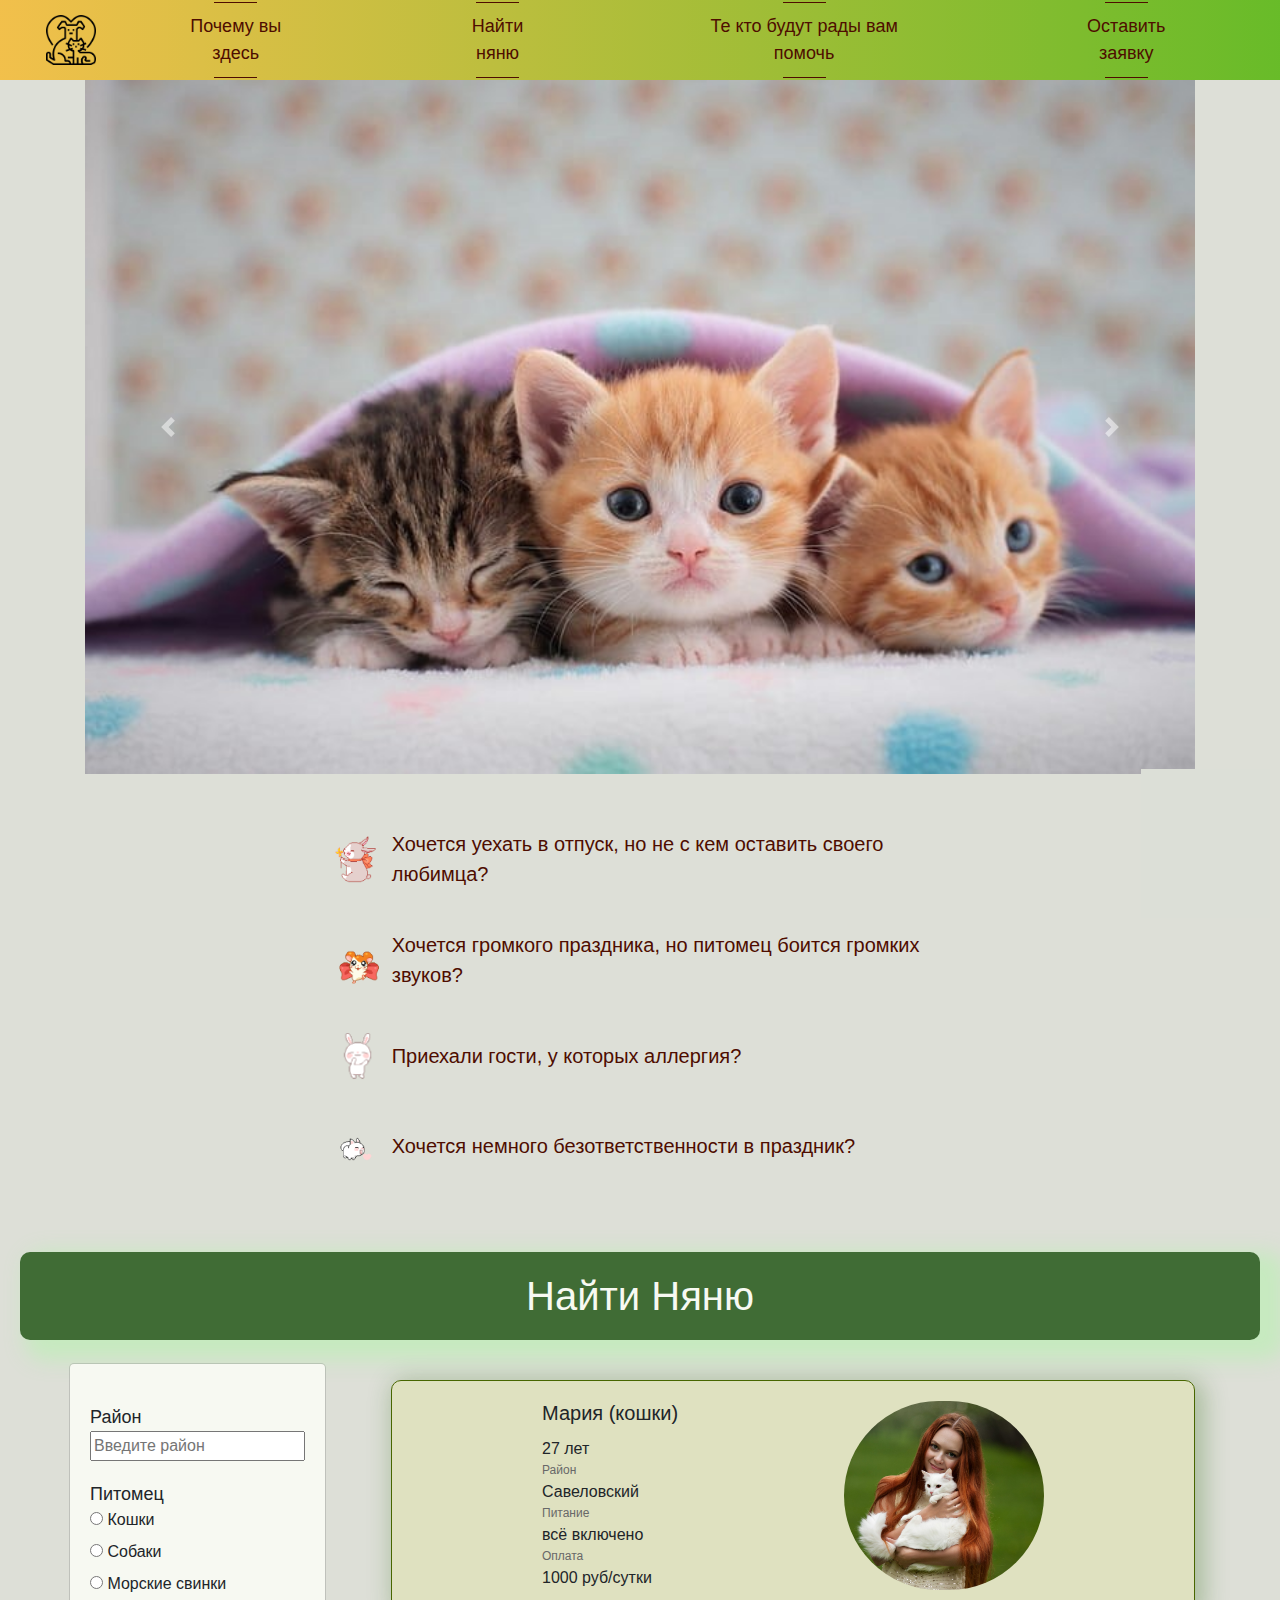
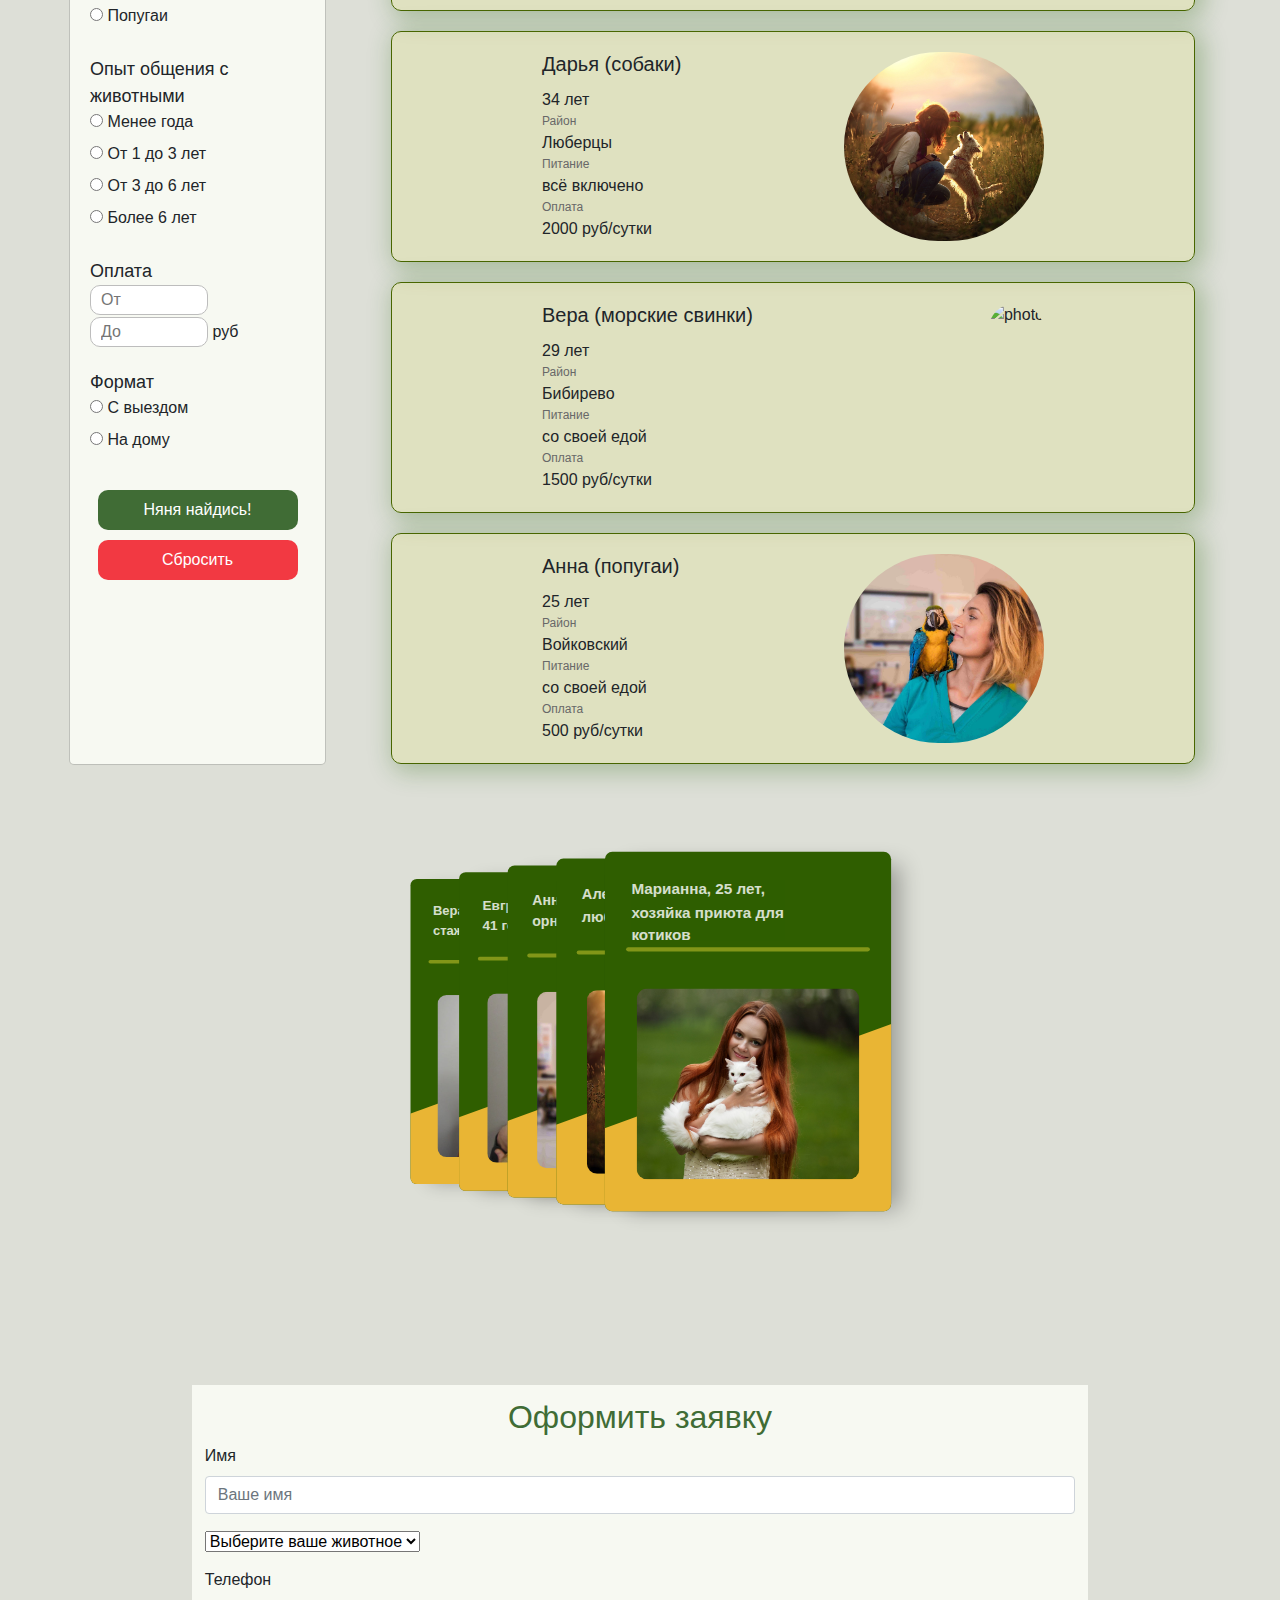
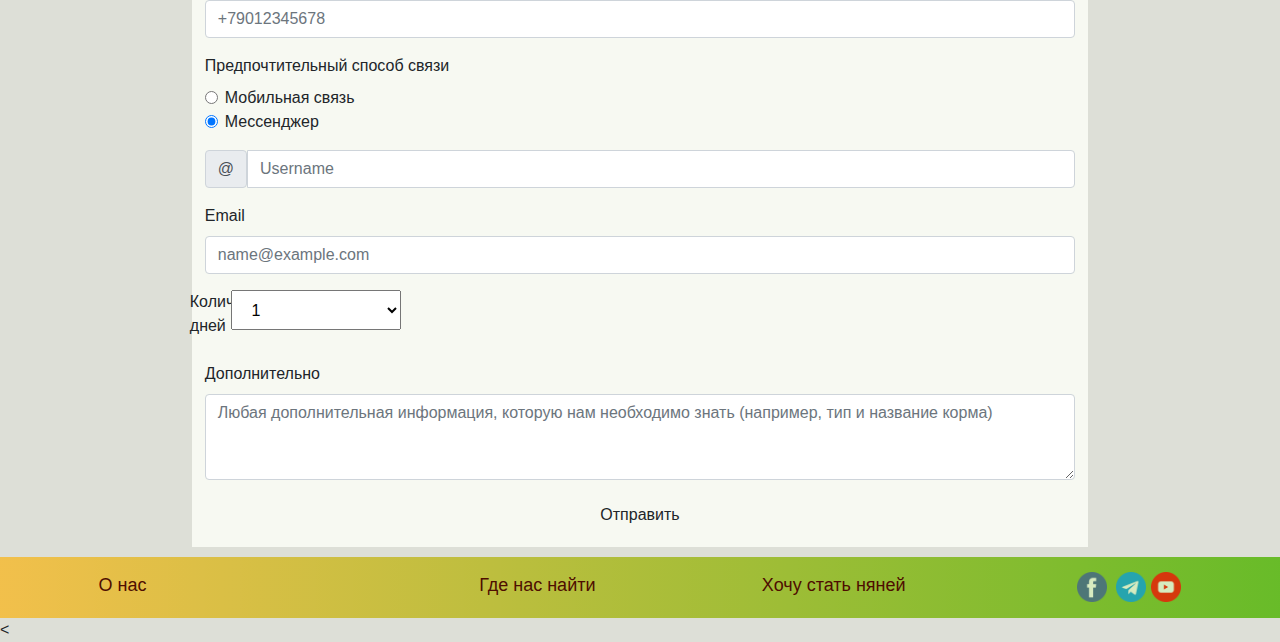
==== commit 72891b0b: "changing styles11" ====
--- a/index.html
+++ b/index.html
@@ -566,6 +566,6 @@
 			integrity="sha384-JjSmVgyd0p3pXB1rRibZUAYoIIy6OrQ6VrjIEaFf/nJGzIxFDsf4x0xIM+B07jRM"
 			crossorigin="anonymous"
 		></script>
-		<!-- <script src="./src/filter.js"></script> -->
+		< <script src="./src/filter.js"></script>
 	</body>
 </html>
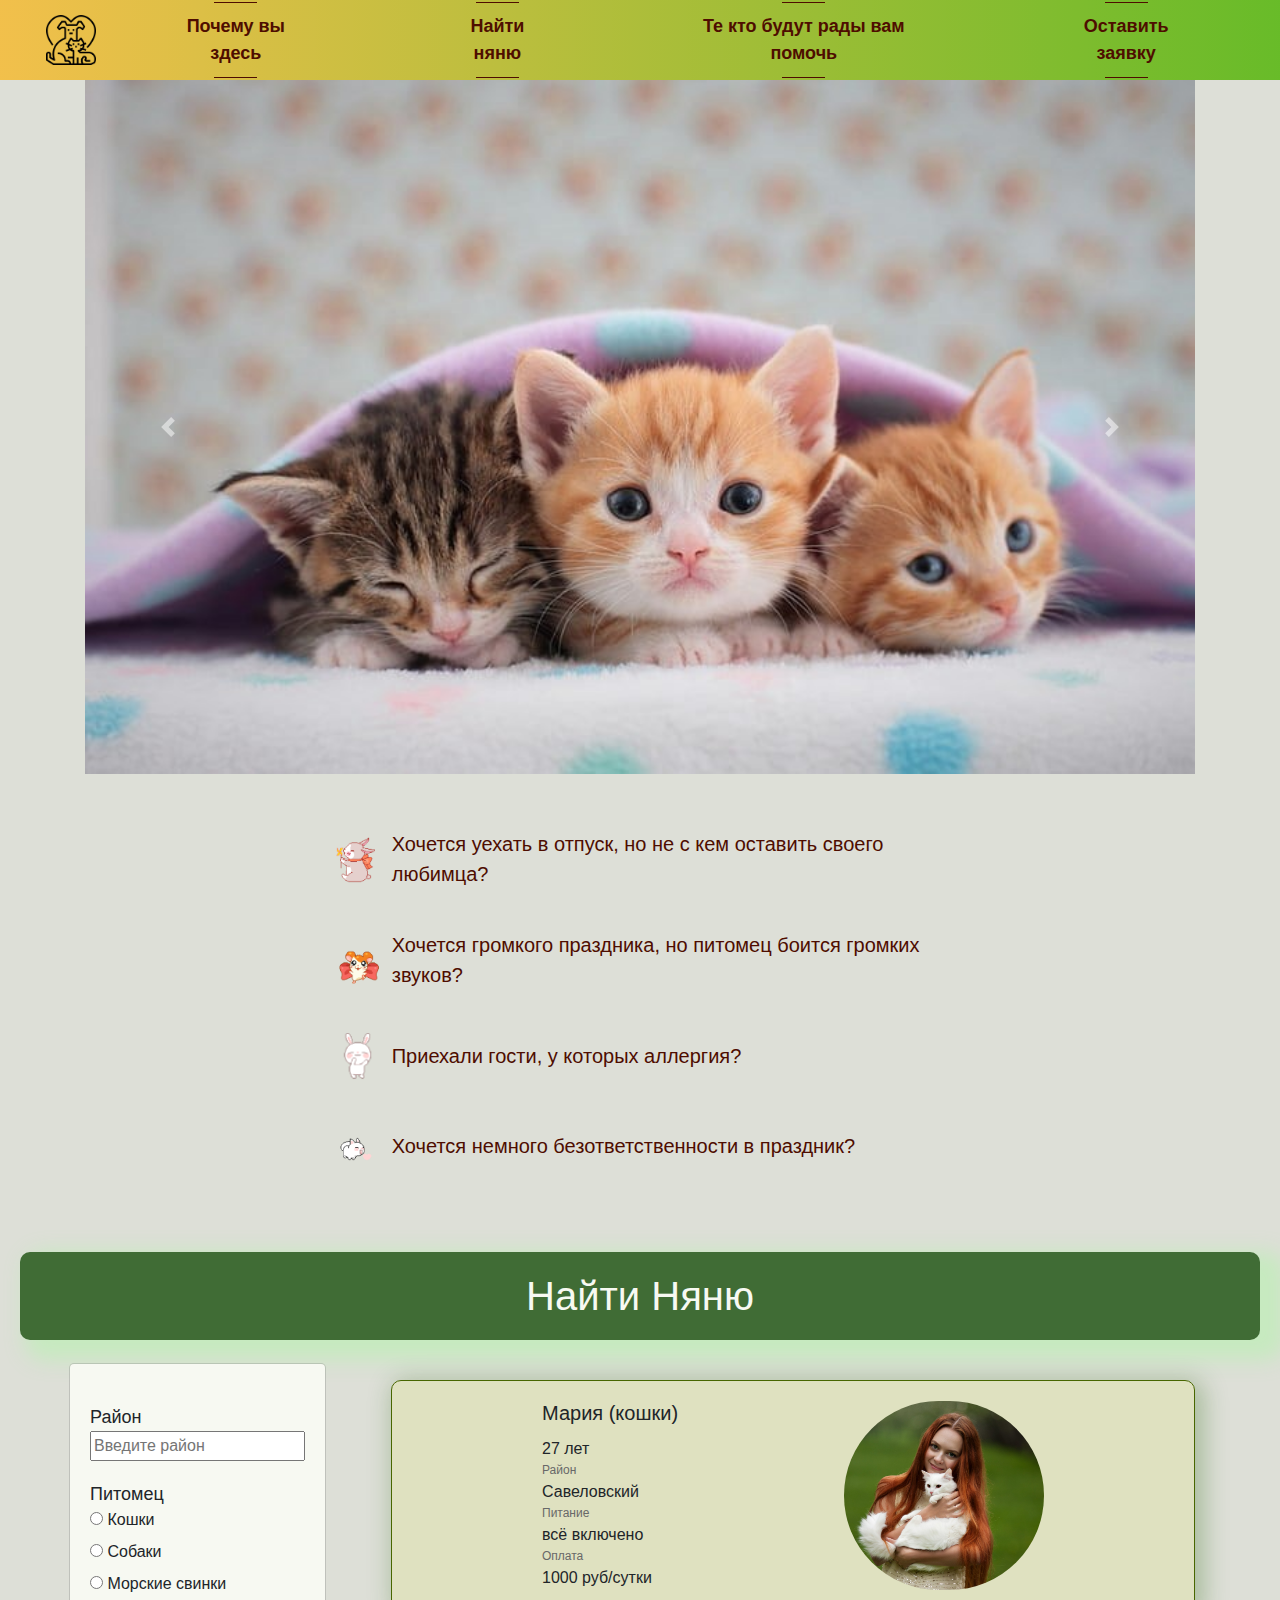
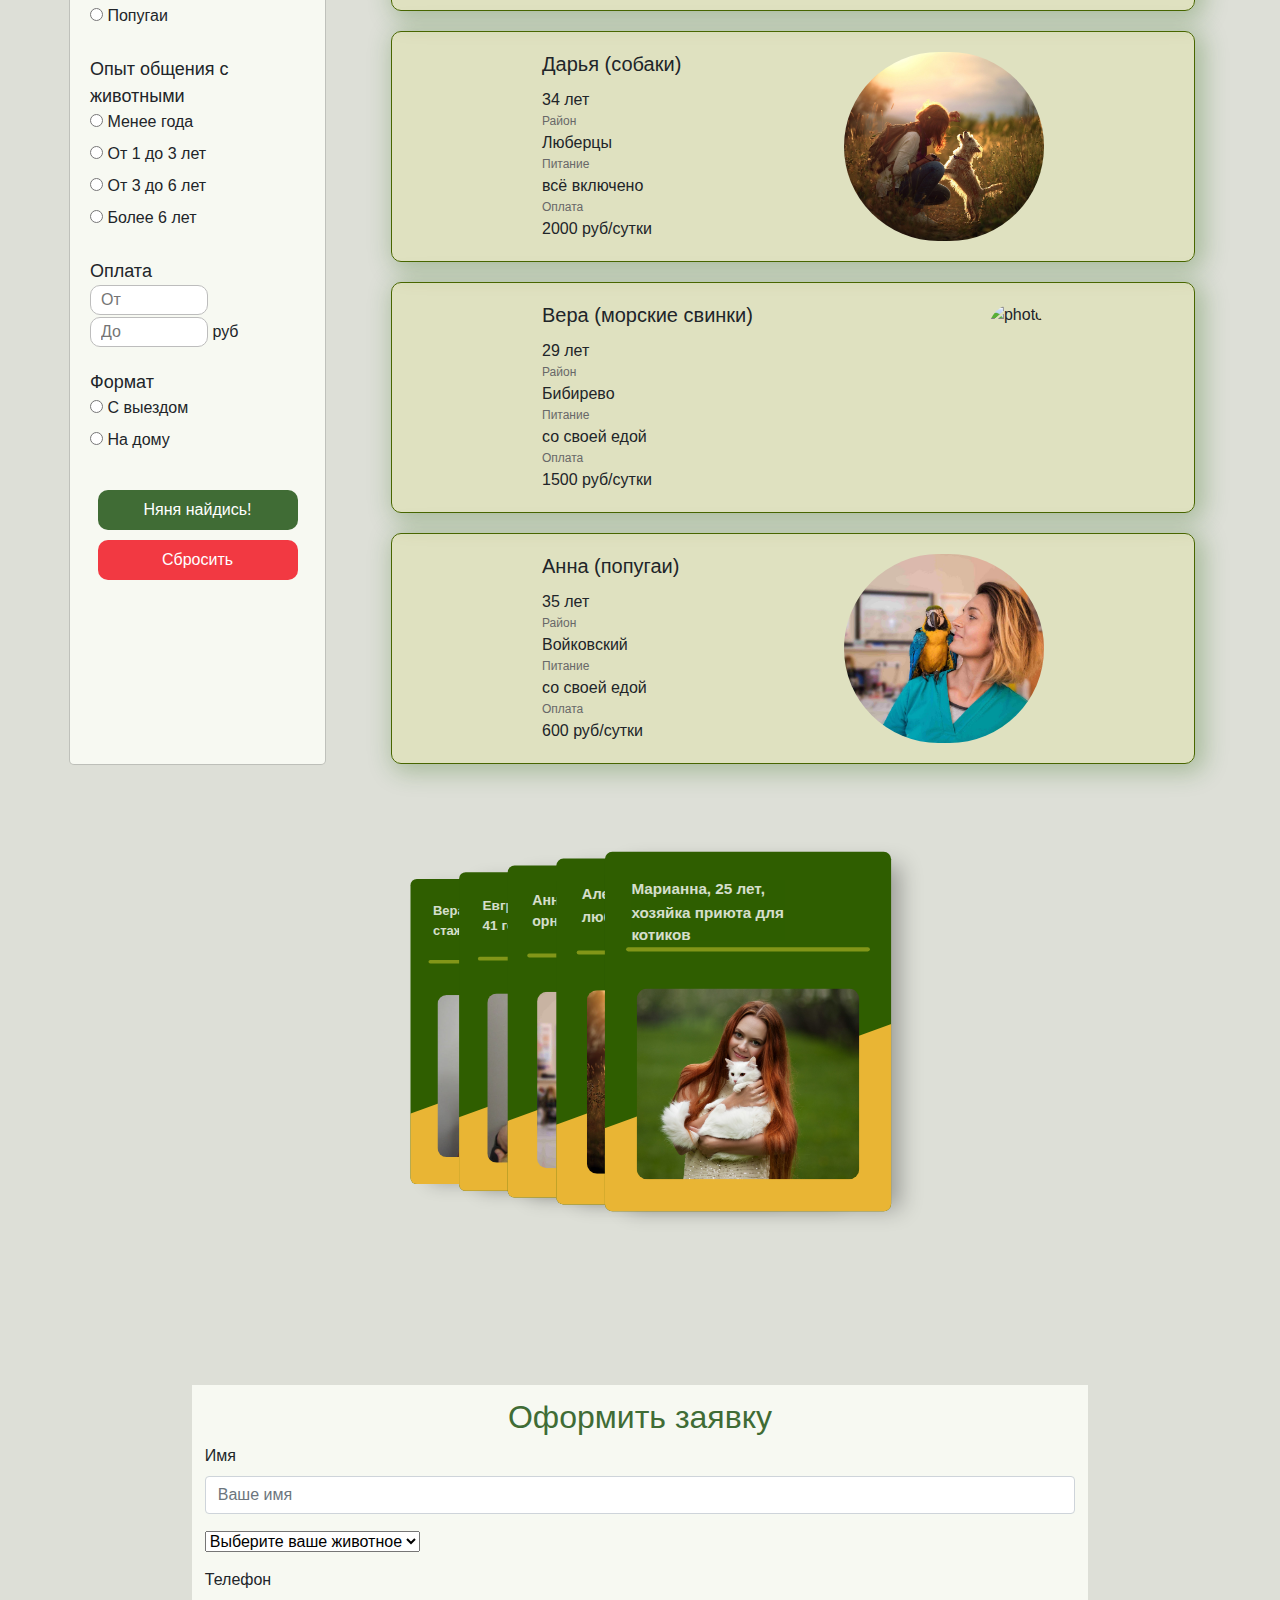
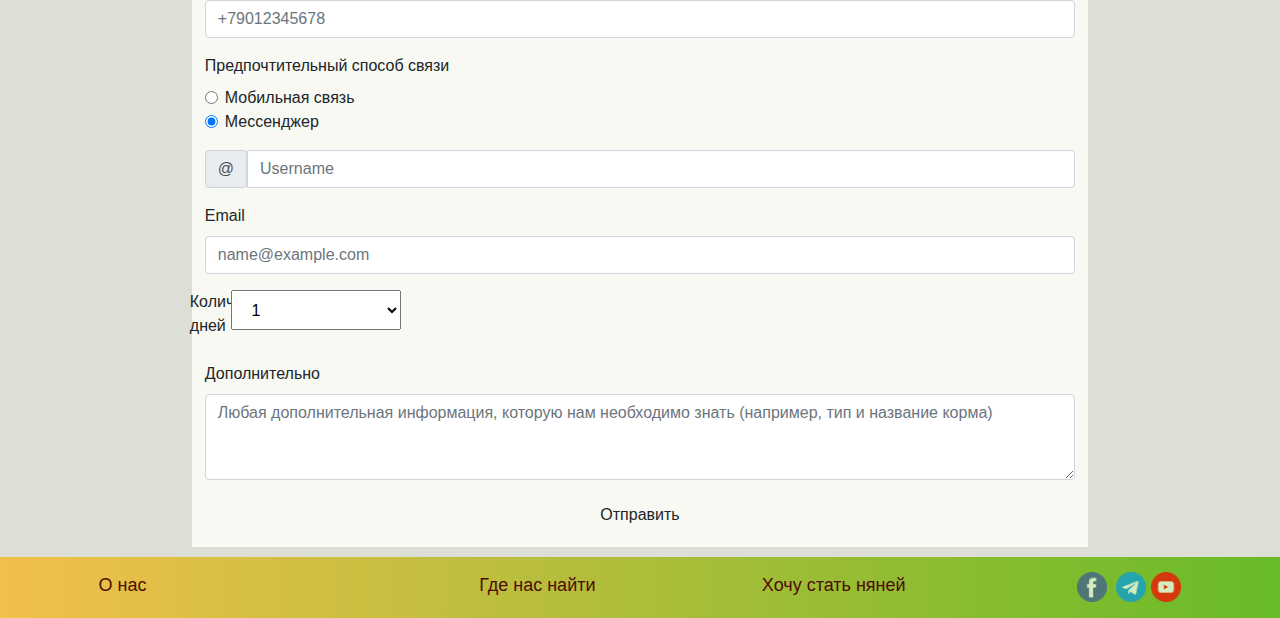
==== commit f54fa0a5: "new scroll and navigation" ====
--- a/index.html
+++ b/index.html
@@ -72,6 +72,7 @@
 				</div>
 			</section>
 		</header>
+		<button onclick="scrollToTop()" id="scrollToTopButton">Наверх</button>
 			<div class="container">
 				<div
 					id="carouselExampleControls"
@@ -163,9 +164,7 @@
 					</a>
 				</div>
 			</div>
-
-      <a href="#" class="button"><img src="/src/pictures/top.png" class="img_top"></a>
-		<div class="cap"></div>
+		
 			<div class="client_pain" id="client_pain_yakor">
 				<!-- ______________БОЛЬ___КЛИЕНТА________________-->
 				<p class="nomber1">
@@ -566,6 +565,7 @@
 			integrity="sha384-JjSmVgyd0p3pXB1rRibZUAYoIIy6OrQ6VrjIEaFf/nJGzIxFDsf4x0xIM+B07jRM"
 			crossorigin="anonymous"
 		></script>
-		< <script src="./src/filter.js"></script>
+		<script src="./scrollToTop.js"></script>
+		<!--  <script src="./src/filter.js"></> -->
 	</body>
 </html>
--- a/index.css
+++ b/index.css
@@ -14,6 +14,25 @@
 	box-sizing: border-box;
 }
 
+#scrollToTopButton {
+	display: none;
+	position: fixed;
+	bottom: 20px;
+	right: 20px;
+	width: 72px;
+	height: 51px;
+	border-radius: 50%;
+	background-color: #2c4800;
+	color: #fff;
+	font-size: 16px;
+	border: none;
+	outline: none;
+	cursor: pointer;
+	z-index: 1;
+}
+#scrollToTopButton:hover {
+	background-color: #310000;
+}
 .top-nav {
 	display: flex;
 	flex-direction: row;
@@ -87,7 +106,7 @@
 .navigation__link_3,
 .navigation__link_4 {
 	font-size: 18px;
-	font-weight: 500;
+	font-weight: 550;
 	color: #4e0d00;
 	padding: 0 7% 0 7%;
 	text-align: center; /* Текст по центру */
@@ -115,29 +134,7 @@
 	width: 80px;
 	height: 90px;
 }
-.img_top {
-	width: 87px;
-	height: 76px;
-}
-.button {
-	display: block;
-	background: center no-repeat;
-	height: 33px;
-	width: 32px;
-	position: fixed;
-	bottom: 72px;
-	right: 58px;
-	z-index: 1;
-}
-.cap {
-	background-color: #dcdfd7;
-	height: 149px;
-	width: 129px;
-	position: absolute;
-	bottom: -18px;
-	right: 10px;
-	z-index: 2;
-}
+
 .nomber1,
 .nomber2,
 .nomber3,
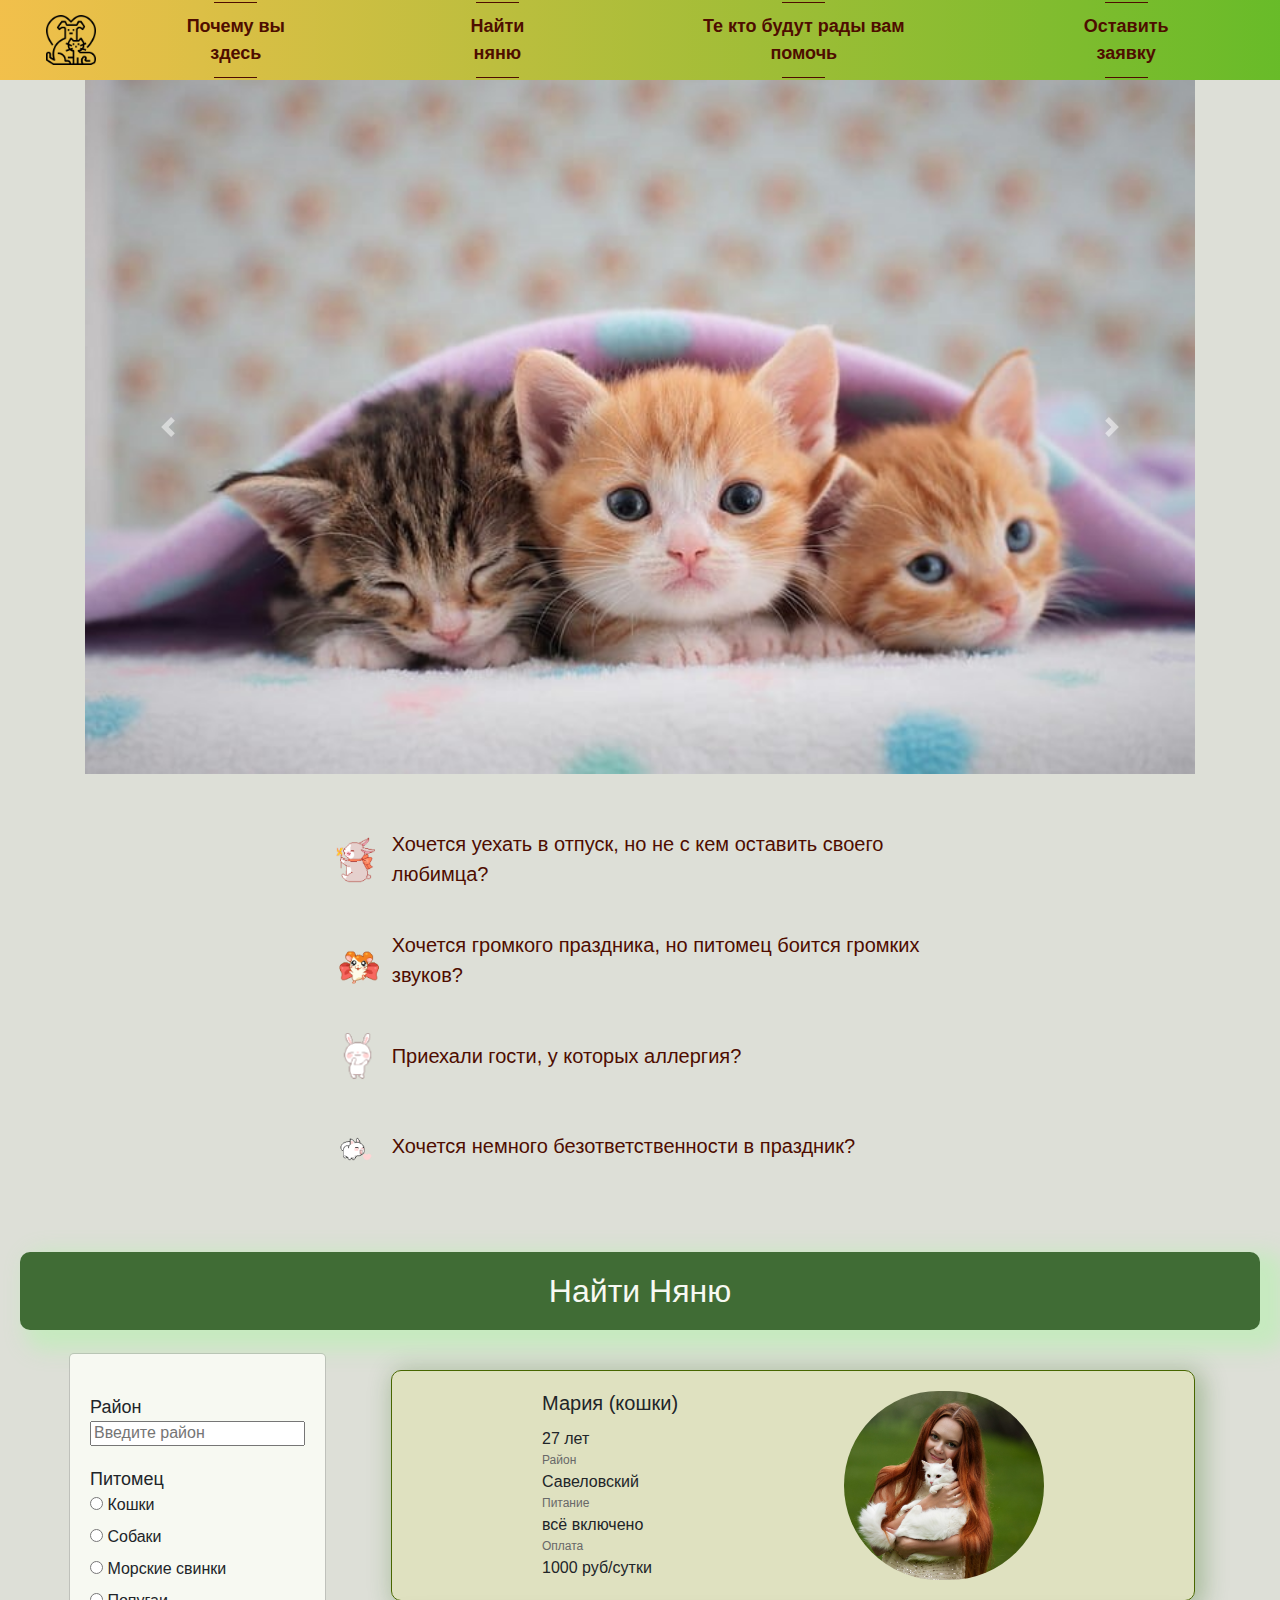
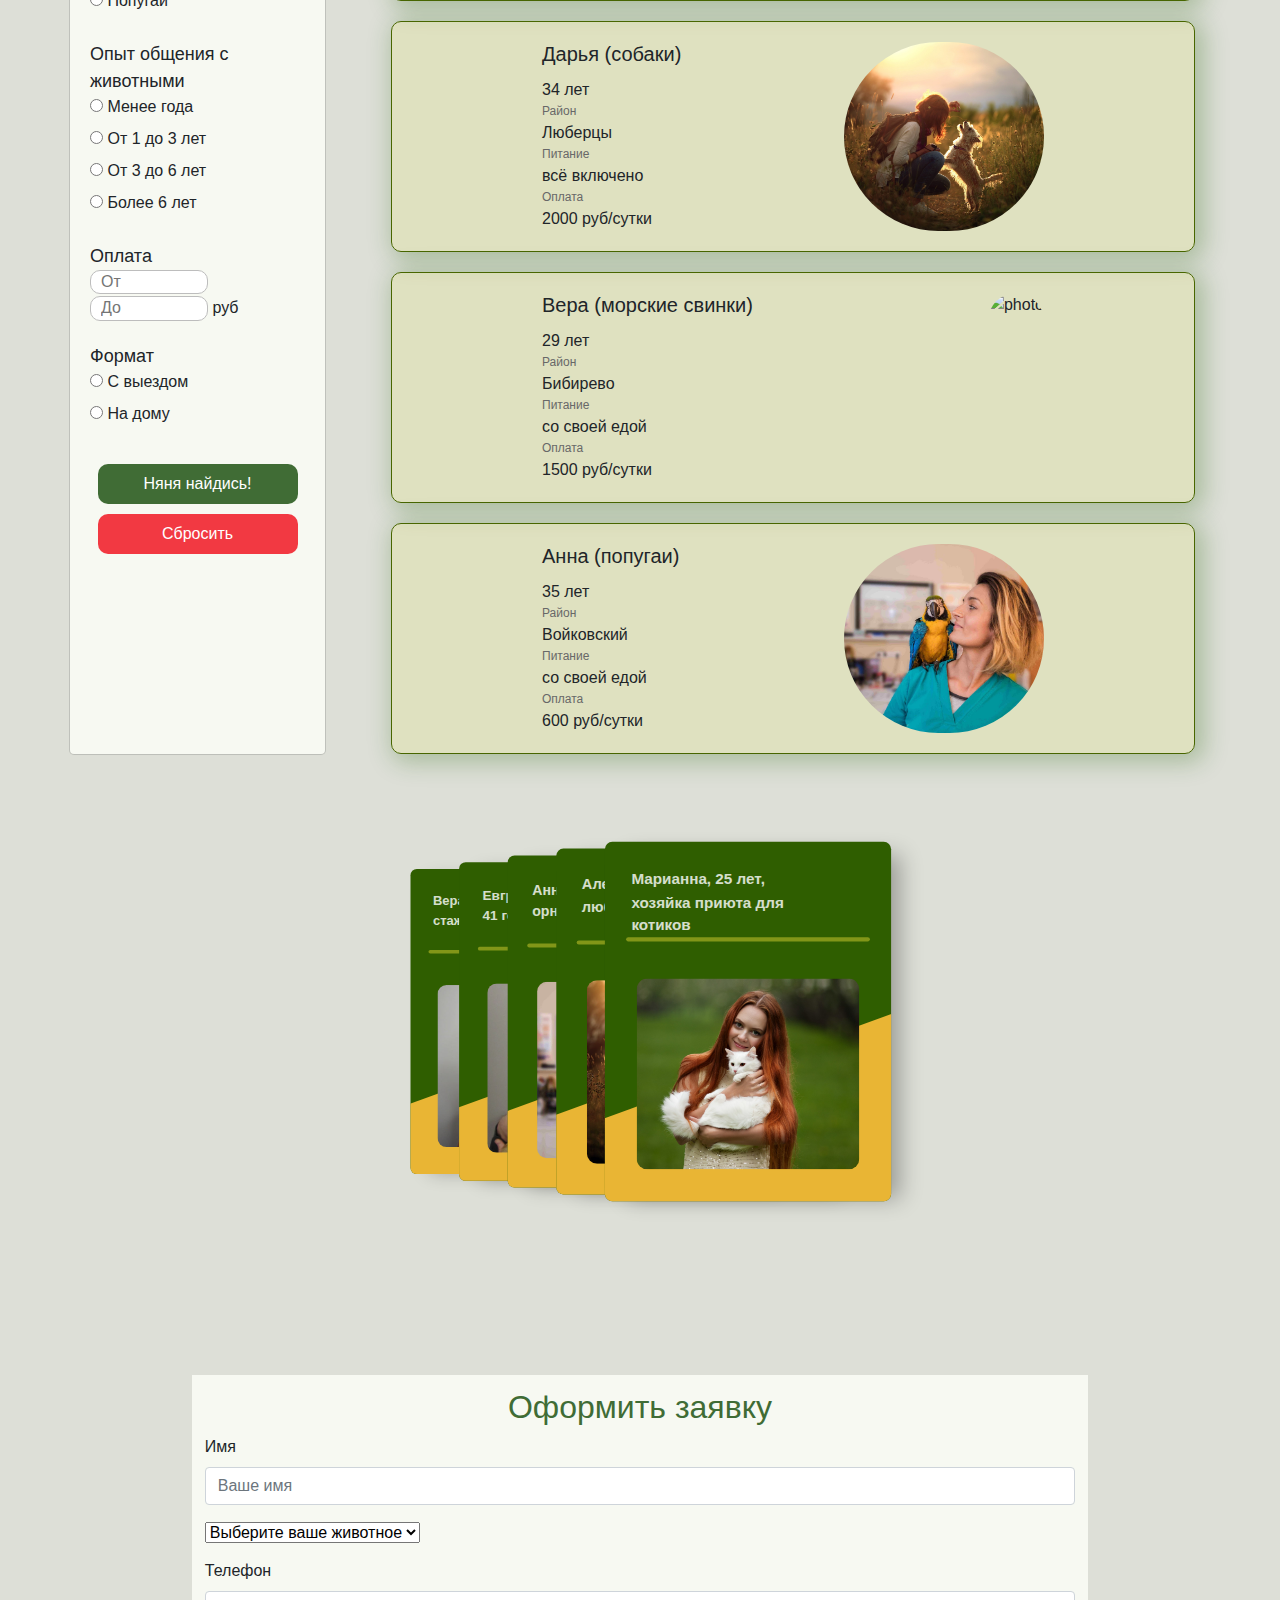
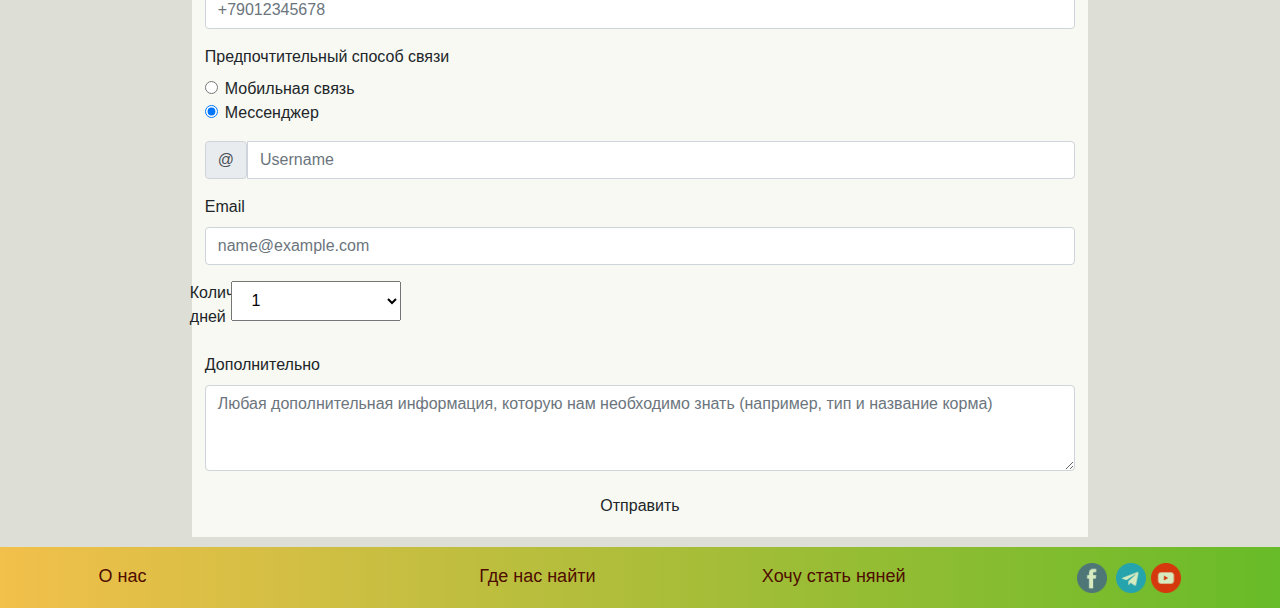
==== commit 8bb417d6: "added a new page for babysitters" ====
--- a/index.html
+++ b/index.html
@@ -4,7 +4,6 @@
 		<meta charset="UTF-8" />
 		<meta http-equiv="X-UA-Compatible" content="IE=edge" />
 		<meta name="viewport" content="width=device-width, initial-scale=1.0" />
-
 		<link
 			href="https://cdn.jsdelivr.net/npm/bootstrap@5.2.2/dist/css/bootstrap.min.css"
 			rel="stylesheet"
@@ -12,43 +11,22 @@
 			crossorigin="anonymous"
 		/>
 		<link rel="stylesheet" href="index.css" />
-		<link
-			rel="stylesheet"
-			href="https://cdn.jsdelivr.net/npm/bootstrap@4.3.1/dist/css/bootstrap.min.css"
-			integrity="sha384-ggOyR0iXCbMQv3Xipma34MD+dH/1fQ784/j6cY/iJTQUOhcWr7x9JvoRxT2MZw1T"
-			crossorigin="anonymous"
-		/>
-		<link rel="stylesheet" href="normalize.css" />
 		<link
 			rel="shortcut icon"
 			href="/src/pictures/logo_nav.png"
 			type="logo/png"
 		/>
-		<title>Document</title>
-
 		<!-- Цветовая с шариками 1803, желтый из коктейлей -->
-
 		<link
 			rel="stylesheet"
 			href="https://cdn.jsdelivr.net/npm/bootstrap@4.3.1/dist/css/bootstrap.min.css"
 			integrity="sha384-ggOyR0iXCbMQv3Xipma34MD+dH/1fQ784/j6cY/iJTQUOhcWr7x9JvoRxT2MZw1T"
 			crossorigin="anonymous"
 		/>
-
 		<link rel="stylesheet" href="normalize.css" />
-		<title>Document</title>
-
-		<link
-			rel="stylesheet"
-			href="https://cdn.jsdelivr.net/npm/bootstrap@4.3.1/dist/css/bootstrap.min.css"
-			integrity="sha384-ggOyR0iXCbMQv3Xipma34MD+dH/1fQ784/j6cY/iJTQUOhcWr7x9JvoRxT2MZw1T"
-			crossorigin="anonymous"
-		/>
 		<link rel="stylesheet" href="./src/filter.css" />
-
 		<link rel="stylesheet" href="nannys-cards.css" />
 		<title>Document</title>
-
 		<!-- Цветовая с шариками 1803, желтый из коктейлей -->
 	</head>
 
@@ -523,7 +501,7 @@
 				<a href="#menu" class="footer_info_about_us">О нас</a>
 				<a href="#res"></a>
 				<a href="#" class="footer_info_where_to_find_us">Где нас найти</a>
-				<a href="" class="footer_info_I_want-to_become_a_nanny">Хочу стать няней</a>
+				<a href="./index_2.html" class="footer_info_I_want-to_become_a_nanny">Хочу стать няней</a>
 				<div class="social-links">
 					<a href=""><img src="./src/pictures/facebook.png" /></a>
 					<a href=""><img src="./src/pictures/telegram.png" /></a
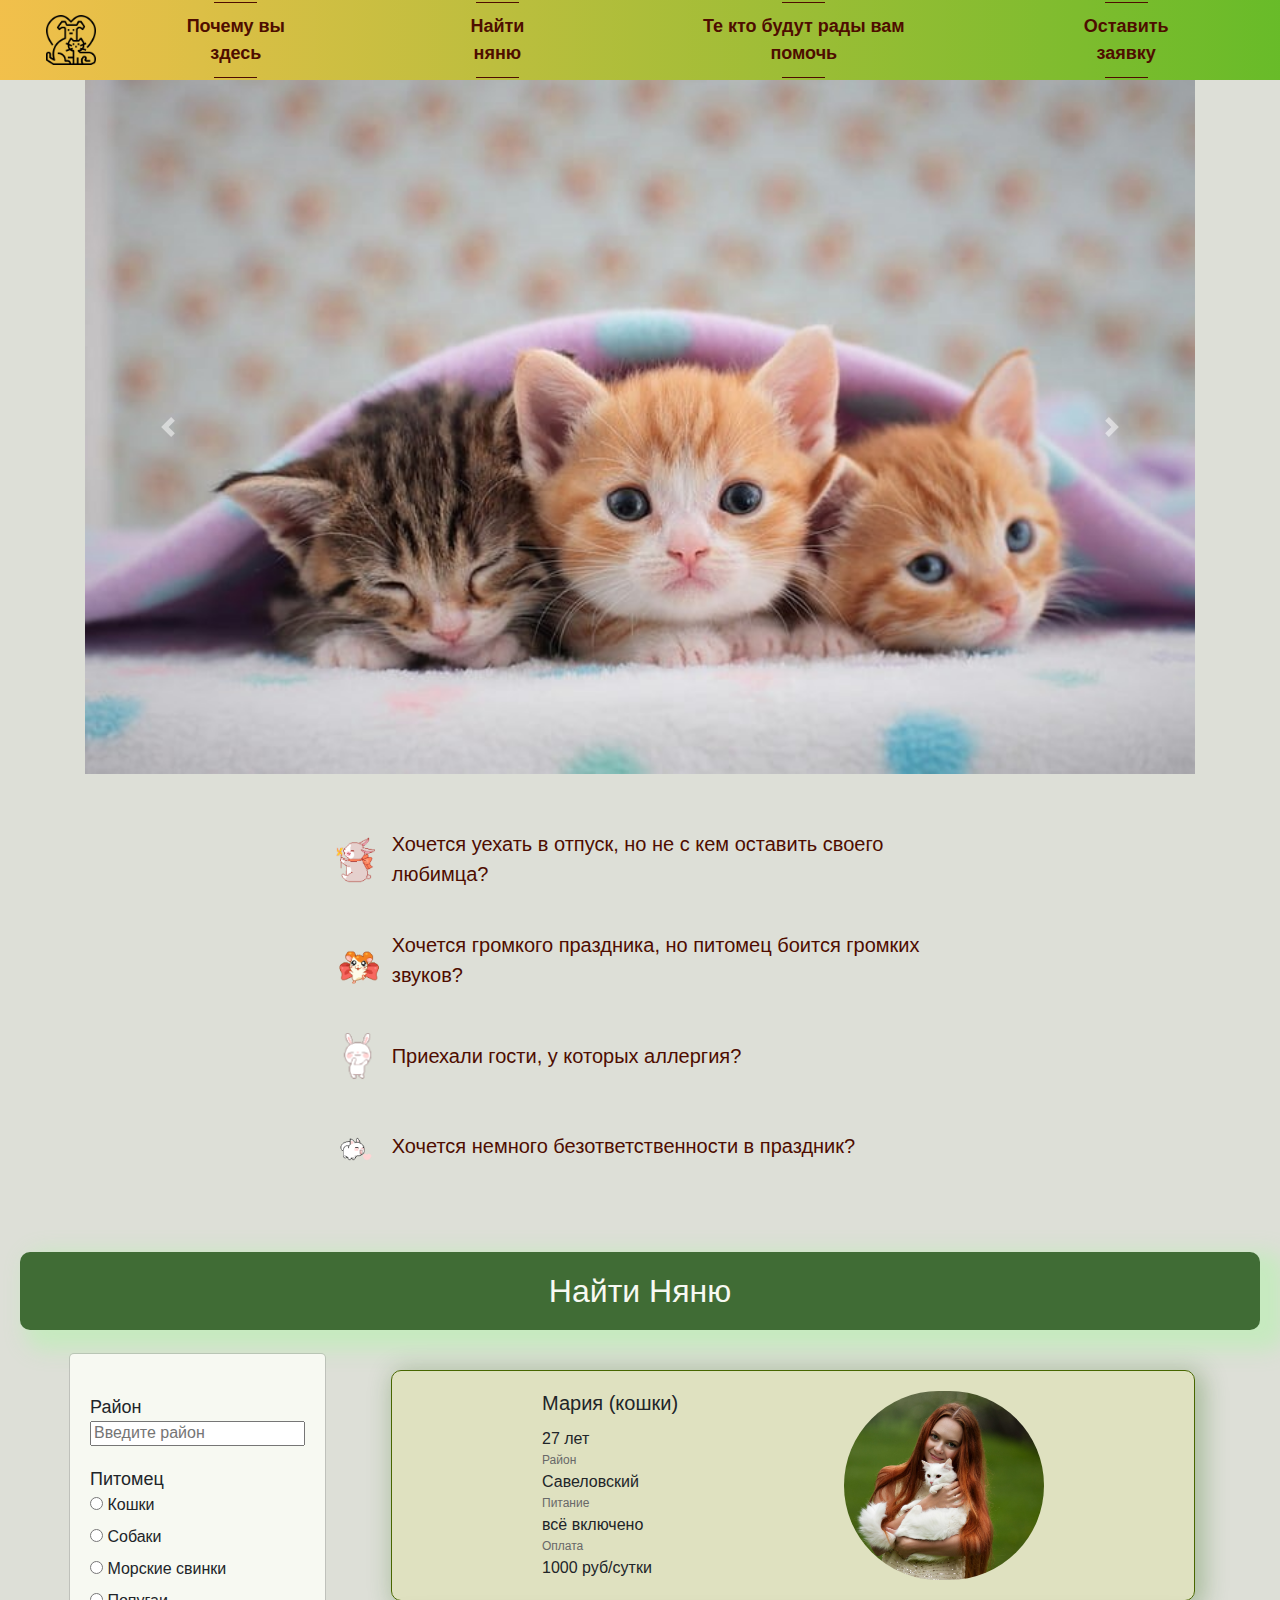
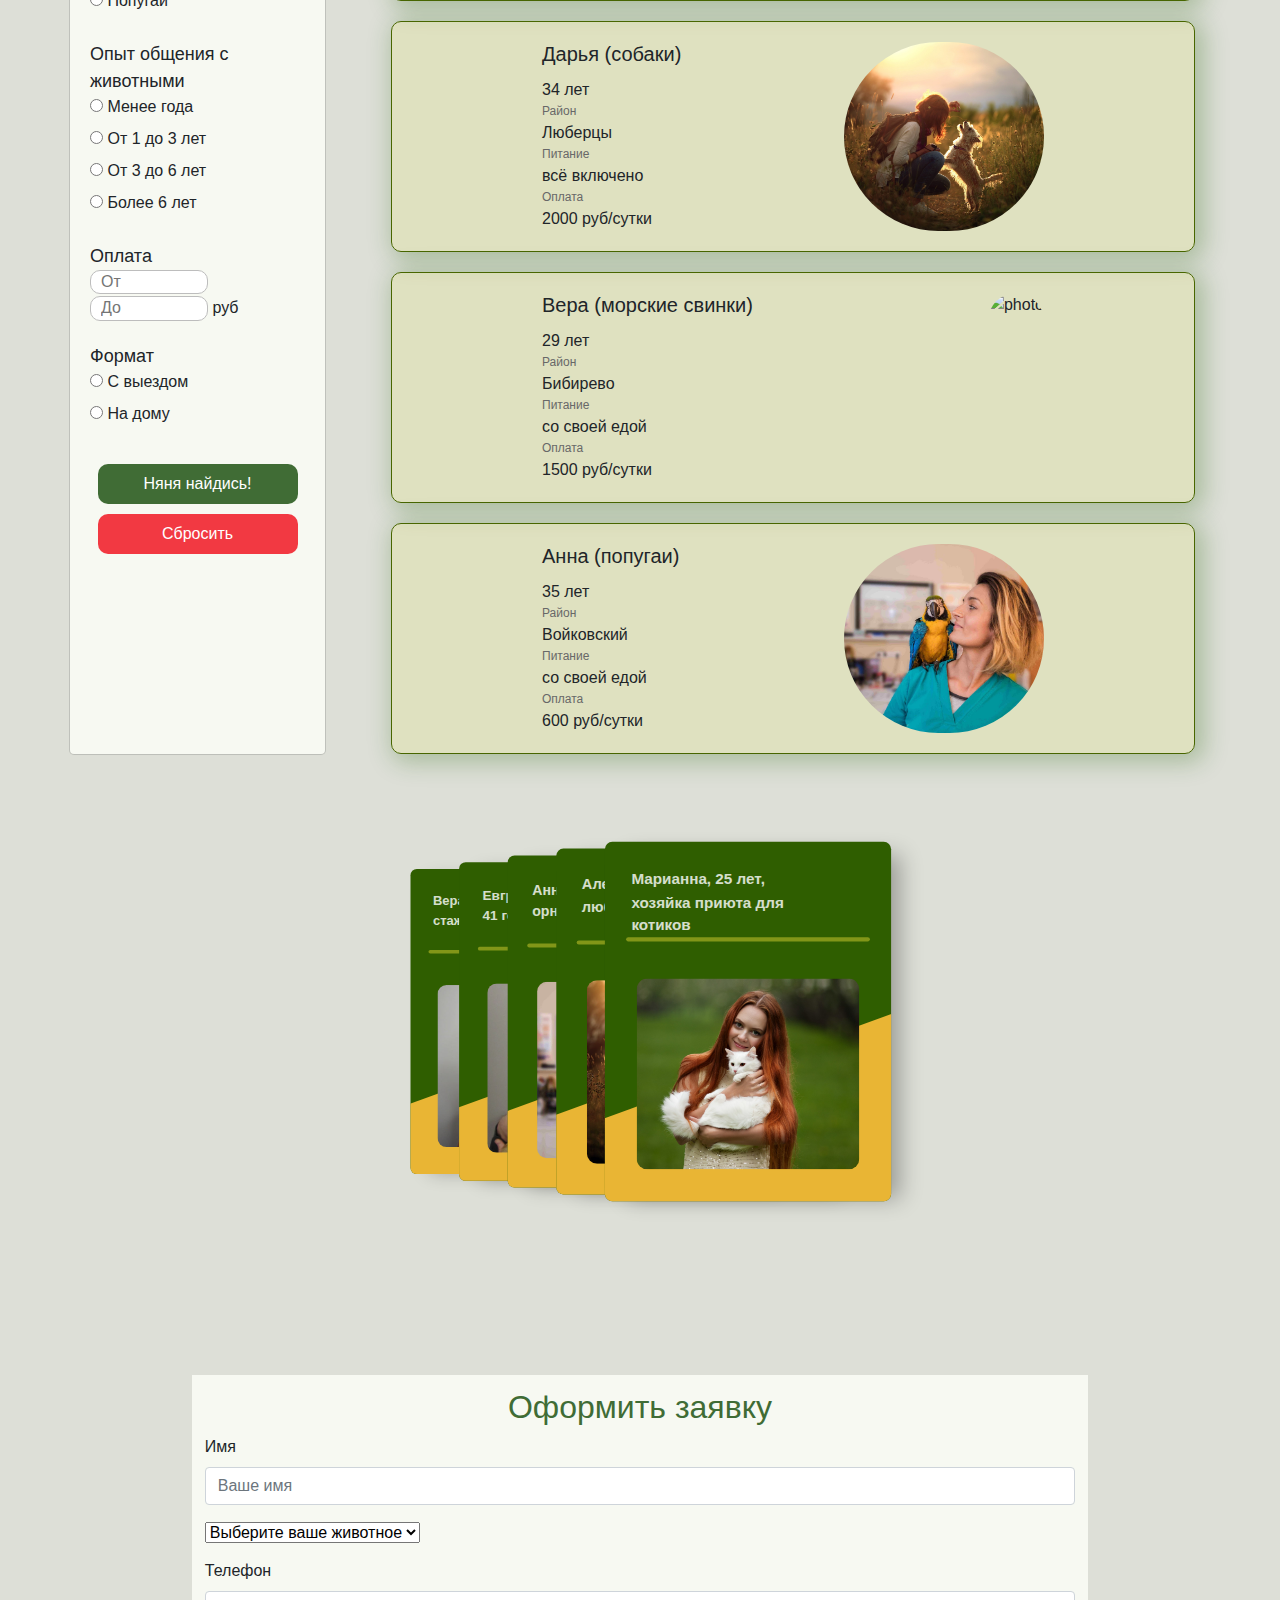
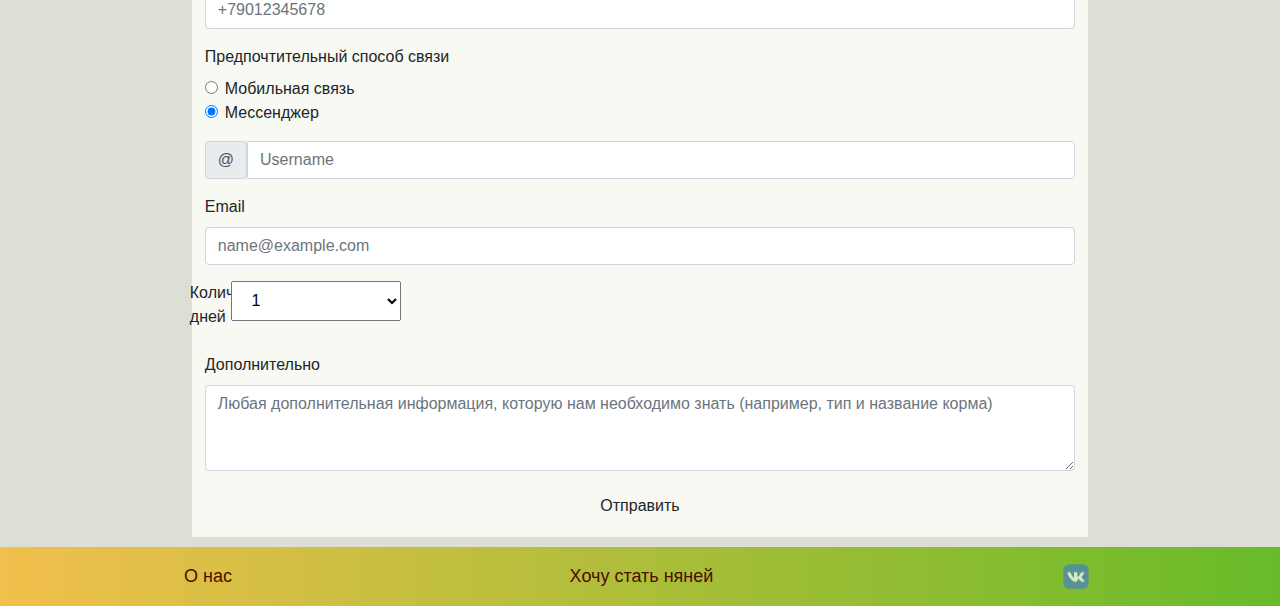
==== commit ee30cb49: "changing styles12" ====
--- a/index.html
+++ b/index.html
@@ -499,13 +499,9 @@
 		<footer>
 			<div class="footer_info">
 				<a href="#menu" class="footer_info_about_us">О нас</a>
-				<a href="#res"></a>
-				<a href="#" class="footer_info_where_to_find_us">Где нас найти</a>
 				<a href="./index_2.html" class="footer_info_I_want-to_become_a_nanny">Хочу стать няней</a>
 				<div class="social-links">
-					<a href=""><img src="./src/pictures/facebook.png" /></a>
-					<a href=""><img src="./src/pictures/telegram.png" /></a
-					><a href=""><img src="./src/pictures/youtube.png" /></a>
+					<a href="https://vk.com/morskiesvinkii"><img src="./src/pictures/VK.png" /></a>
 				</div>
 			</div>
 		</footer>
--- a/index.css
+++ b/index.css
@@ -254,7 +254,6 @@
 }
 
 .footer_info_about_us,
-.footer_info_where_to_find_us,
 .footer_info_I_want-to_become_a_nanny {
 	font-size: 18px;
 	font-weight: 500;
@@ -268,7 +267,14 @@
 	color: #960000;
 }
 footer img {
-	max-width: 35px;
+	max-width: 45px;
 	opacity: 0.7;
 	padding-left: 5px;
 }
+
+.footer_info_page_for_the_become_a_babysitter_form {
+	display: flex;
+	justify-content: space-evenly;
+	padding: 1.2%;
+	margin: 10px 0 0 0;
+}
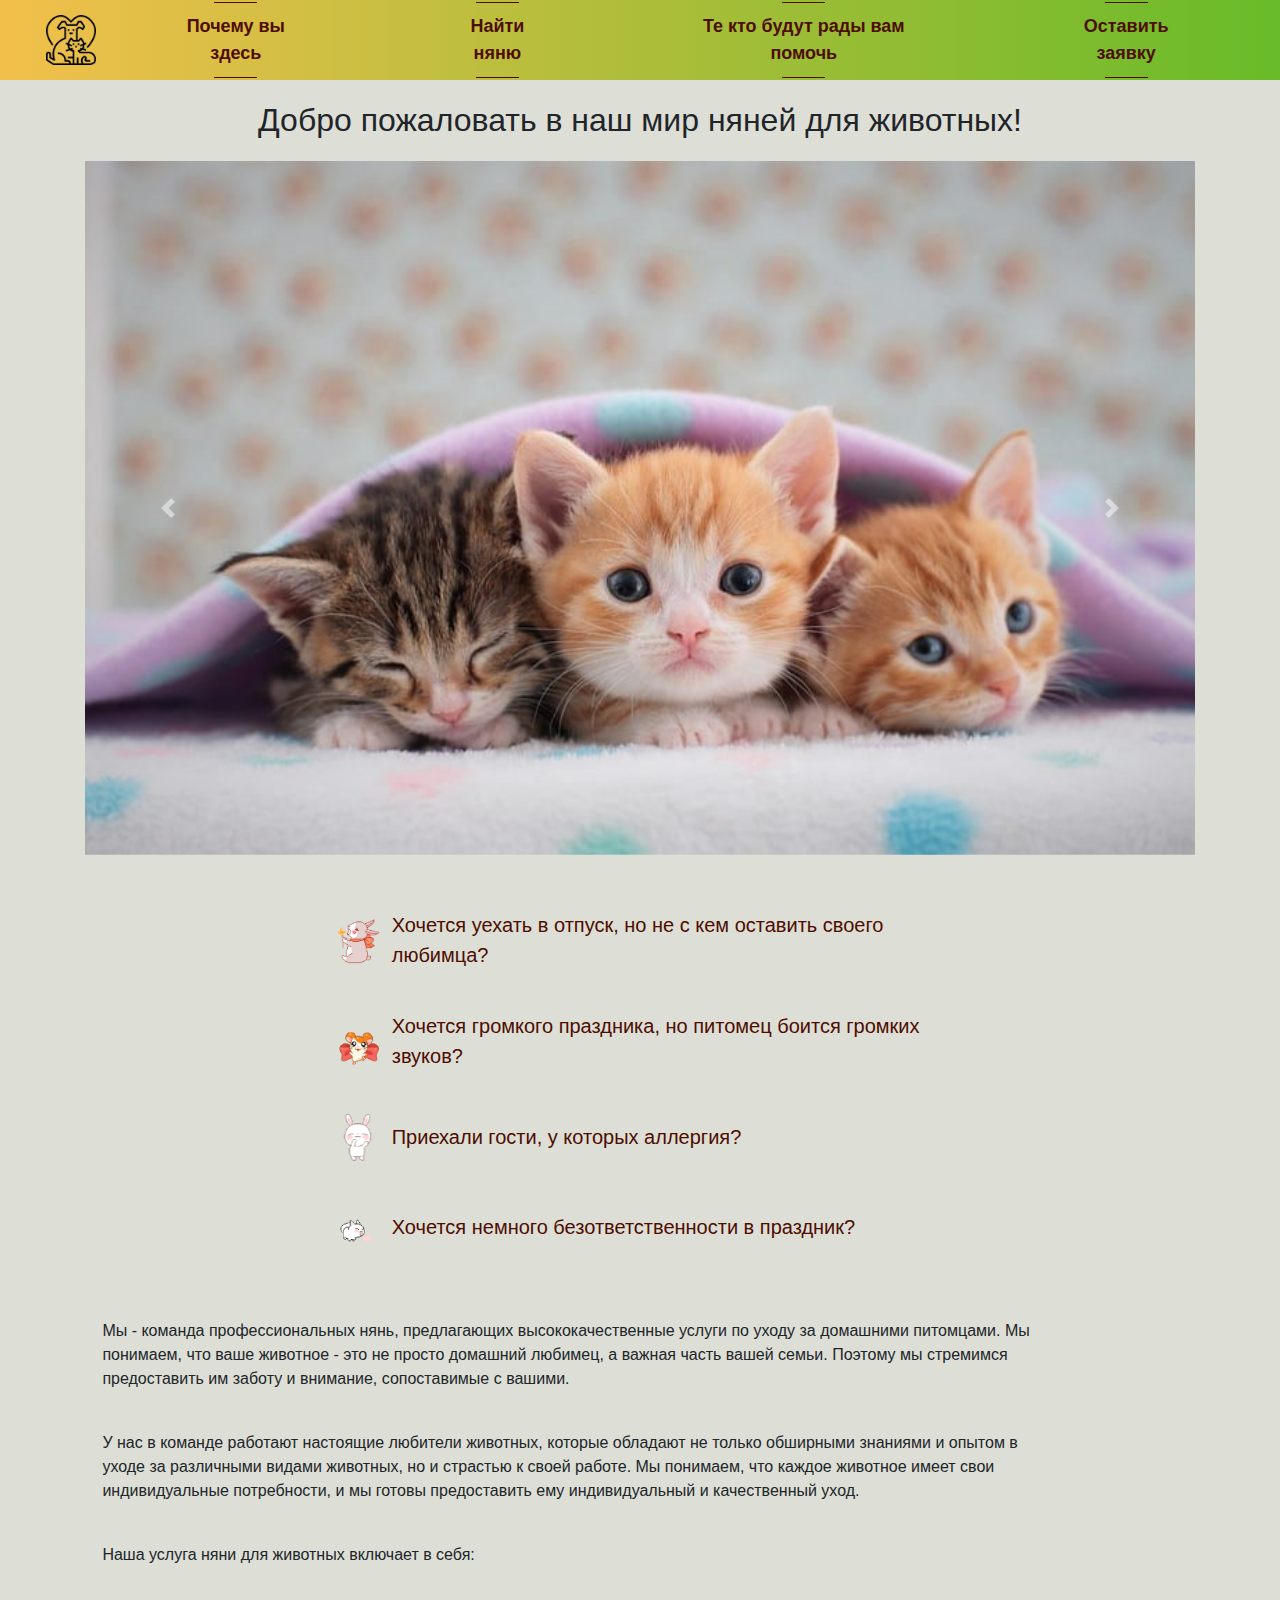
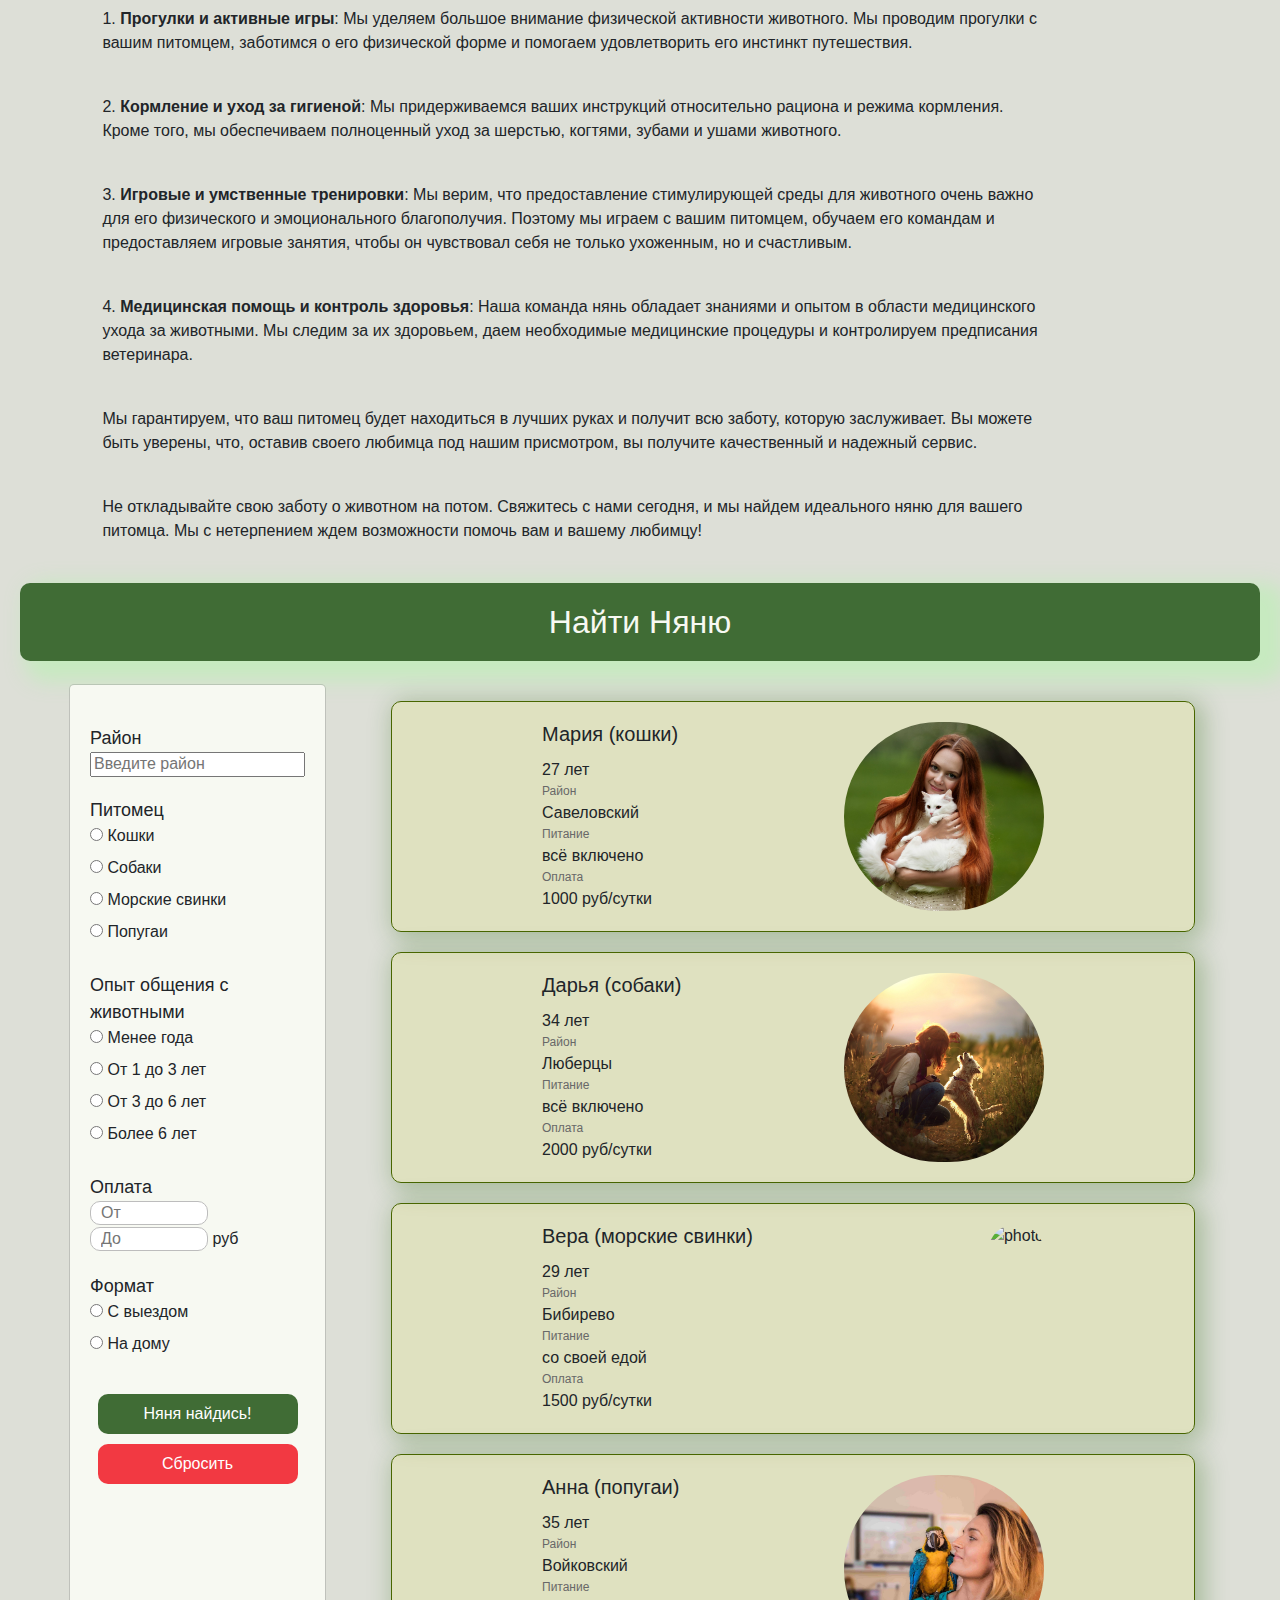
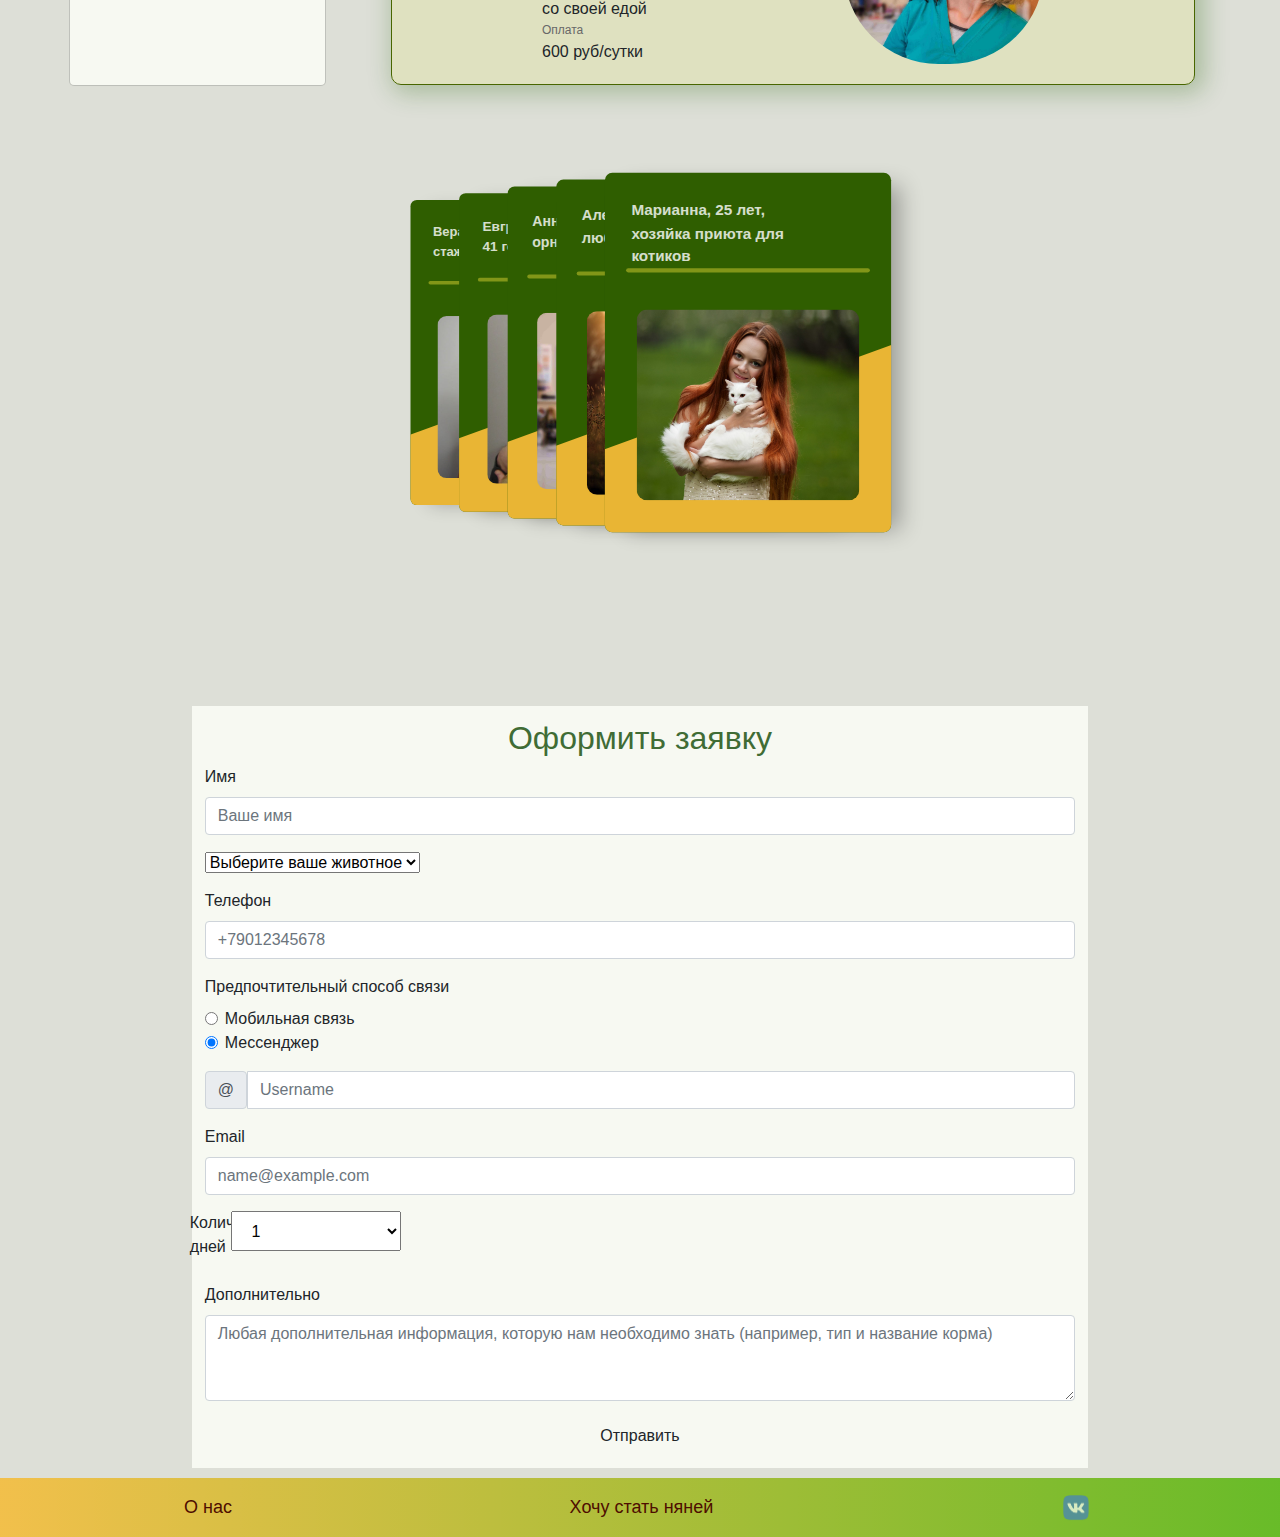
==== commit 32410f92: "updating the first page description" ====
--- a/index.html
+++ b/index.html
@@ -52,6 +52,7 @@
 		</header>
 		<button onclick="scrollToTop()" id="scrollToTopButton">Наверх</button>
 			<div class="container">
+				<h1 class="block_header">Добро пожаловать в наш мир няней для животных!</h1>
 				<div
 					id="carouselExampleControls"
 					class="carousel slide"
@@ -145,6 +146,7 @@
 		
 			<div class="client_pain" id="client_pain_yakor">
 				<!-- ______________БОЛЬ___КЛИЕНТА________________-->
+				
 				<p class="nomber1">
 					<img
 						src="src/pictures/1.gif"
@@ -176,6 +178,34 @@
 					/>Хочется немного безответственности в праздник?
 				</p>
 			</div>
+			<div class="div_block_text">
+				
+<p class="a_paragraph_describing_the_purpose_of_the_site_1">Мы - команда профессиональных нянь, предлагающих высококачественные услуги по уходу за домашними питомцами. Мы понимаем, что ваше животное - это не просто домашний любимец, а важная часть вашей семьи. Поэтому мы стремимся предоставить им заботу и внимание, сопоставимые с вашими.
+</p>
+<p class="a_paragraph_describing_the_purpose_of_the_site_2">
+<br>У нас в команде работают настоящие любители животных, которые обладают не только обширными знаниями и опытом в уходе за различными видами животных, но и страстью к своей работе. Мы понимаем, что каждое животное имеет свои индивидуальные потребности, и мы готовы предоставить ему индивидуальный и качественный уход.
+</p>
+<p class="a_paragraph_describing_the_purpose_of_the_site_3">
+<br>Наша услуга няни для животных включает в себя:
+</p>
+<p class="a_paragraph_describing_the_purpose_of_the_site_4">
+<br>1.<strong> Прогулки и активные игры</strong>: Мы уделяем большое внимание физической активности животного. Мы проводим прогулки с вашим питомцем, заботимся о его физической форме и помогаем удовлетворить его инстинкт путешествия.
+</p>
+<p class="a_paragraph_describing_the_purpose_of_the_site_5">
+<br>2.<strong> Кормление и уход за гигиеной</strong>: Мы придерживаемся ваших инструкций относительно рациона и режима кормления. Кроме того, мы обеспечиваем полноценный уход за шерстью, когтями, зубами и ушами животного.
+</p>
+<p class="a_paragraph_describing_the_purpose_of_the_site_6">
+<br>3. <strong>Игровые и умственные тренировки</strong>: Мы верим, что предоставление стимулирующей среды для животного очень важно для его физического и эмоционального благополучия. Поэтому мы играем с вашим питомцем, обучаем его командам и предоставляем игровые занятия, чтобы он чувствовал себя не только ухоженным, но и счастливым.
+</p>
+<p class="a_paragraph_describing_the_purpose_of_the_site_7">
+<br>4. <strong>Медицинская помощь и контроль здоровья</strong>: Наша команда нянь обладает знаниями и опытом в области медицинского ухода за животными. Мы следим за их здоровьем, даем необходимые медицинские процедуры и контролируем предписания ветеринара.
+</p>
+<p class="a_paragraph_describing_the_purpose_of_the_site_8">
+<br>Мы гарантируем, что ваш питомец будет находиться в лучших руках и получит всю заботу, которую заслуживает. Вы можете быть уверены, что, оставив своего любимца под нашим присмотром, вы получите качественный и надежный сервис.
+</p>
+<p class="a_paragraph_describing_the_purpose_of_the_site_9">
+<br>Не откладывайте свою заботу о животном на потом. Свяжитесь с нами сегодня, и мы найдем идеального няню для вашего питомца. Мы с нетерпением ждем возможности помочь вам и вашему любимцу!
+</p>		</div>
 			<div>
 				<!-- ______________ЗНАЕМ___РЕШЕНИЕ________________ -->
 			</div>
--- a/index.css
+++ b/index.css
@@ -14,6 +14,9 @@
 	box-sizing: border-box;
 }
 
+.block_header {
+	text-align: center;
+}
 #scrollToTopButton {
 	display: none;
 	position: fixed;
@@ -112,6 +115,43 @@
 	text-align: center; /* Текст по центру */
 }
 
+.div_block_text {
+	width: 90vw;
+	padding: 2% 8% 0 8%;
+}
+/* _____________MAIN____________ */
+.main {
+	display: flex;
+	flex-direction: column;
+	flex-wrap: nowrap;
+	justify-content: flex-start;
+	height: 100%;
+}
+
+.a_paragraph_of_text_for_the_main_block_about_nannies_1,
+.a_paragraph_of_text_for_the_main_block_about_nannies_2,
+.a_paragraph_of_text_for_the_main_block_about_nannies_4,
+.a_paragraph_of_text_for_the_main_block_about_nannies_5,
+.a_paragraph_of_text_for_the_main_block_about_nannies_6,
+.a_paragraph_of_text_for_the_main_block_about_nannies_7,
+.a_paragraph_of_text_for_the_main_block_about_nannies_8,
+.a_paragraph_of_text_for_the_main_block_about_nannies_9,
+.a_paragraph_of_text_for_the_main_block_about_nannies_10 {
+	margin: 0 0 0 0;
+}
+
+.main_title {
+	text-align: center;
+}
+.a_paragraph_of_text_for_the_main_block_about_nannies_3 {
+	height: 5vh;
+	margin-top: 1%;
+	margin-bottom: 0%;
+}
+.main_block_text {
+	width: 90vw;
+	padding: 2% 8% 0 8%;
+}
 /* ____________FOOTER__________ */
 
 .client_pain {
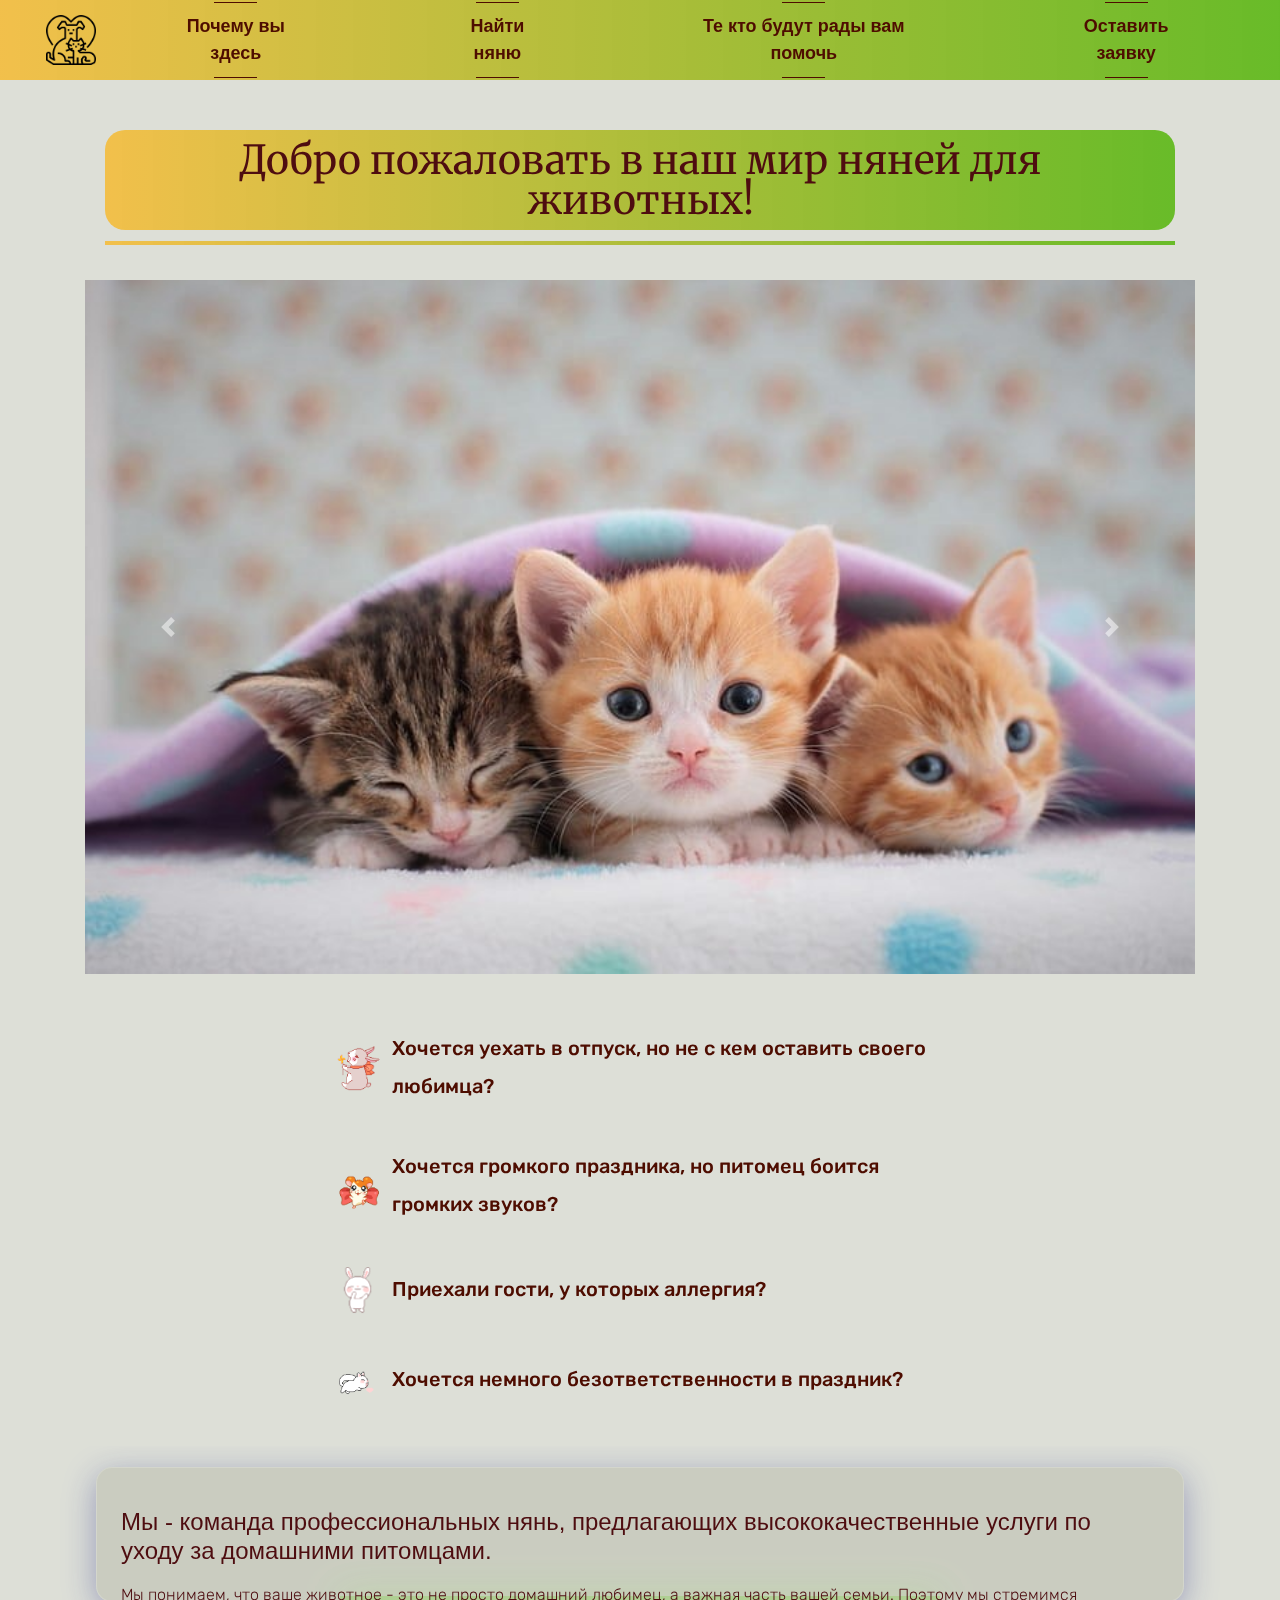
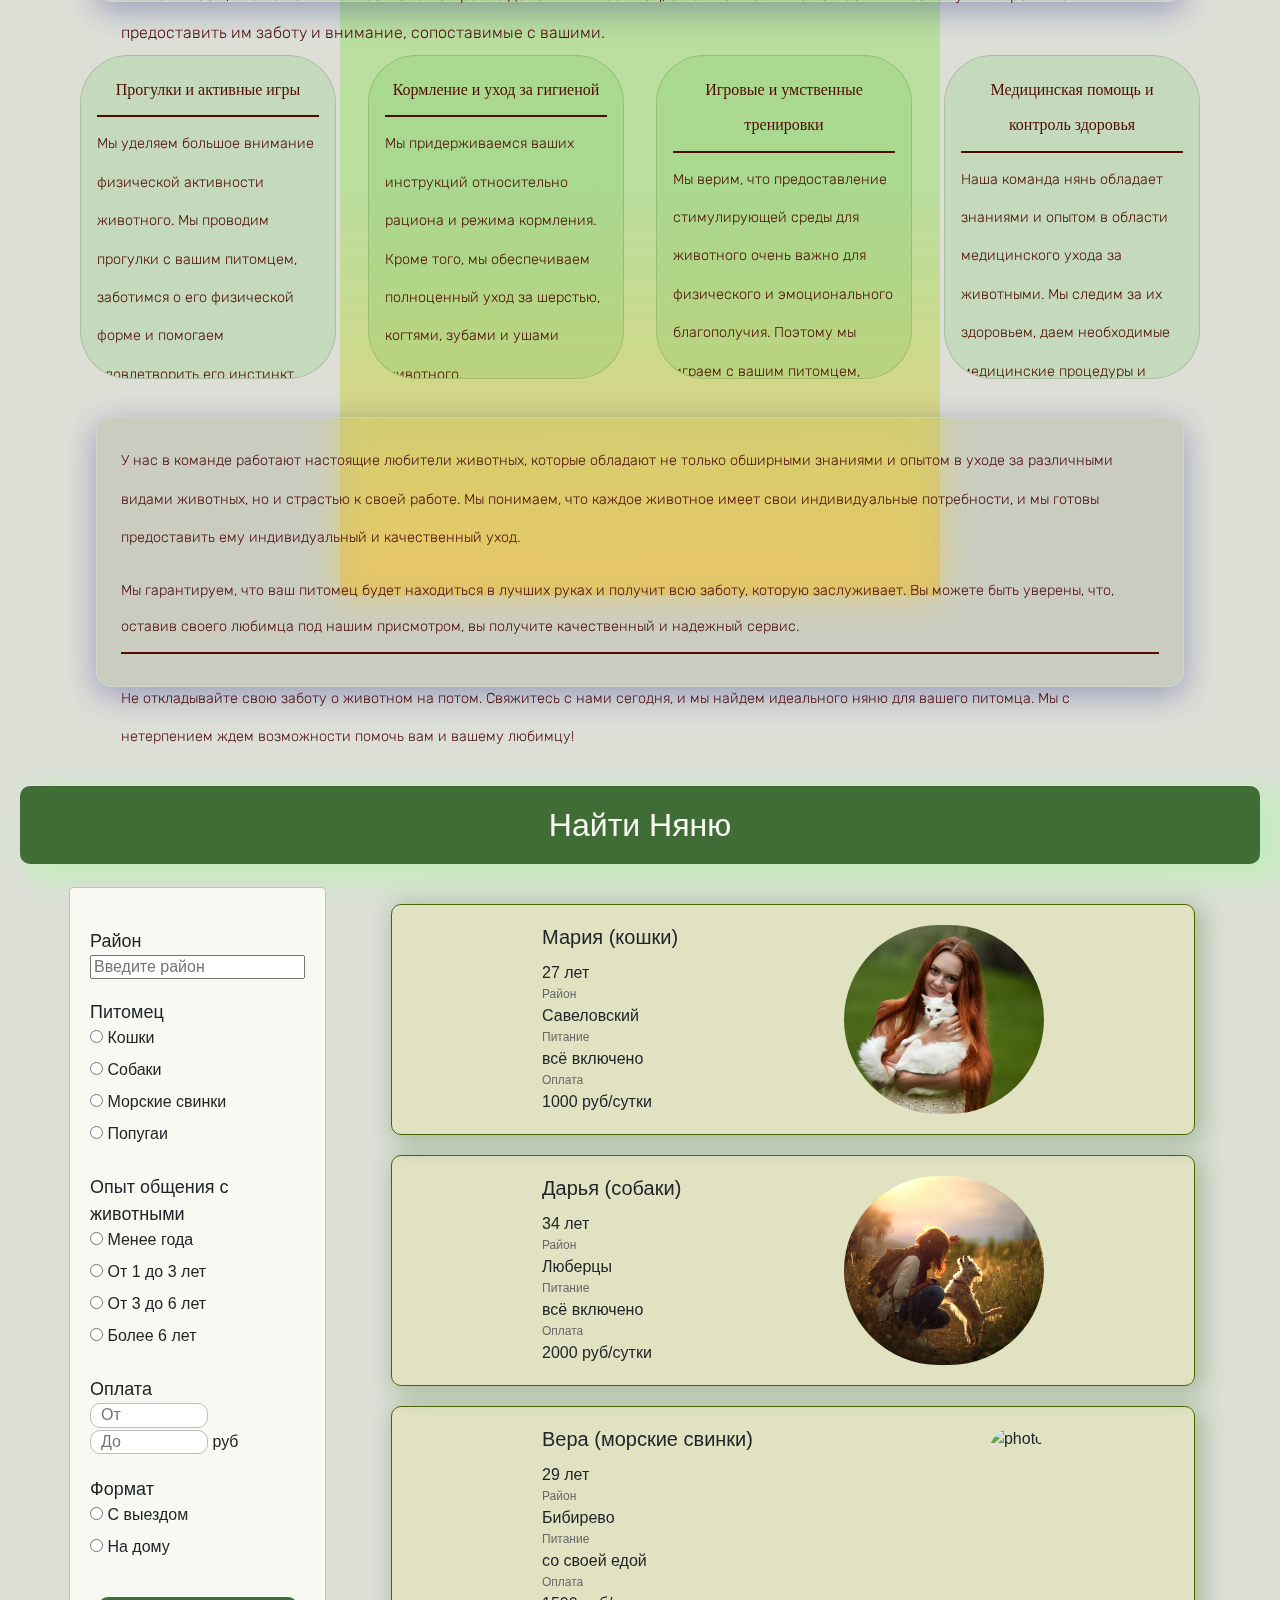
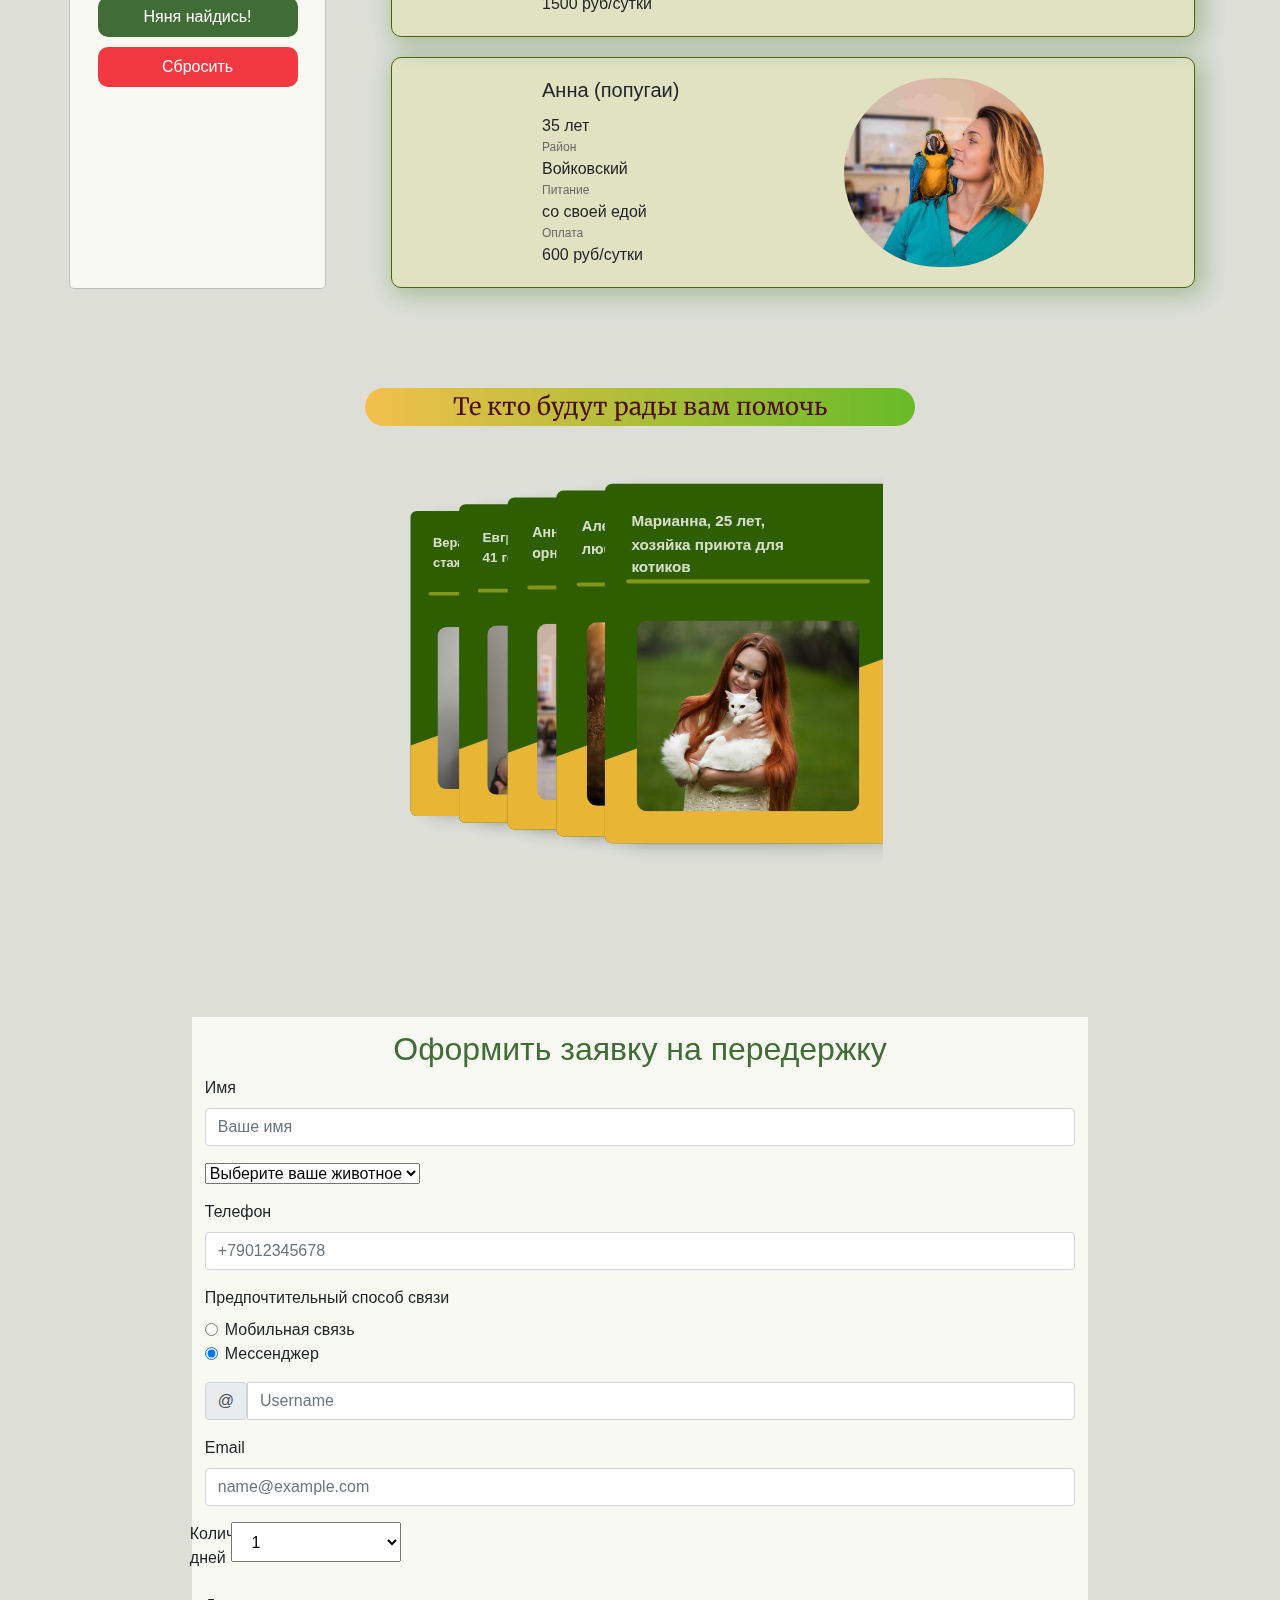
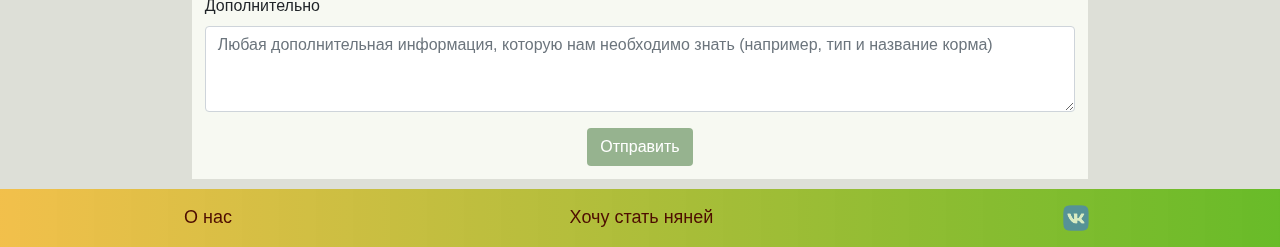
==== commit 2681914d: "the text block on the first page has been completed" ====
--- a/index.html
+++ b/index.html
@@ -8,39 +8,26 @@
 			href="https://cdn.jsdelivr.net/npm/bootstrap@5.2.2/dist/css/bootstrap.min.css"
 			rel="stylesheet"
 			integrity="sha384-Zenh87qX5JnK2Jl0vWa8Ck2rdkQ2Bzep5IDxbcnCeuOxjzrPF/et3URy9Bv1WTRi"
-			crossorigin="anonymous"
-		/>
-		<link rel="stylesheet" href="index.css" />
-		<link
-			rel="shortcut icon"
-			href="/src/pictures/logo_nav.png"
-			type="logo/png"
-		/>
+			crossorigin="anonymous"/>
+		<link rel="shortcut icon" href="/src/pictures/logo_nav.png" type="logo/png"/>
 		<!-- Цветовая с шариками 1803, желтый из коктейлей -->
-		<link
-			rel="stylesheet"
-			href="https://cdn.jsdelivr.net/npm/bootstrap@4.3.1/dist/css/bootstrap.min.css"
-			integrity="sha384-ggOyR0iXCbMQv3Xipma34MD+dH/1fQ784/j6cY/iJTQUOhcWr7x9JvoRxT2MZw1T"
-			crossorigin="anonymous"
-		/>
-		<link rel="stylesheet" href="normalize.css" />
+		<link	rel="stylesheet" href="https://cdn.jsdelivr.net/npm/bootstrap@4.3.1/dist/css/bootstrap.min.css"
+integrity="sha384-ggOyR0iXCbMQv3Xipma34MD+dH/1fQ784/j6cY/iJTQUOhcWr7x9JvoRxT2MZw1T"	crossorigin="anonymous"	/>
+		<link rel="stylesheet" href="./index.css" />
 		<link rel="stylesheet" href="./src/filter.css" />
-		<link rel="stylesheet" href="nannys-cards.css" />
+		<link rel="stylesheet" href="./nannys-cards.css" />
+		<link rel="stylesheet" href="./sass/app.css" />
+		<link rel="stylesheet" href="./sass/normalize.css" />
 		<title>Document</title>
-		<!-- Цветовая с шариками 1803, желтый из коктейлей -->
 	</head>
-
 	<body>
 		<header class="header">
 			<section class="top-nav">
 				<div><img src="./src/pictures/pet (1).png" /></div>
 				<div class="navigation">
-					<a href="#client_pain_yakor" class="navigation__link_1"
-						>Почему вы здесь</a
-					>
+					<a href="#client_pain_yakor" class="navigation__link_1">Почему вы здесь</a>
 					<a href="#filter_block__title_yakor" class="navigation__link_2"
-						>Найти няню</a
-					>
+						>Найти няню</a>
 					<a href="#nannys_cards" class="navigation__link_3"
 						>Те кто будут рады вам помочь</a
 					>
@@ -52,7 +39,8 @@
 		</header>
 		<button onclick="scrollToTop()" id="scrollToTopButton">Наверх</button>
 			<div class="container">
-				<h1 class="block_header">Добро пожаловать в наш мир няней для животных!</h1>
+				<div class="three">
+				<h1 class="block_header">Добро пожаловать в наш мир няней для животных!</h1></div>
 				<div
 					id="carouselExampleControls"
 					class="carousel slide"
@@ -151,7 +139,7 @@
 					<img
 						src="src/pictures/1.gif"
 						class="img_client_pain"
-						alt="новогодняя шапка"
+						alt="зверёк"
 					/>
 					Хочется уехать в отпуск, но не с кем оставить своего любимца?
 				</p>
@@ -159,7 +147,7 @@
 					<img
 						src="src/pictures/2.gif"
 						class="img_client_pain"
-						alt="новогодняя шапка"
+						alt="зверёк"
 					/>
 					Хочется громкого праздника, но питомец боится громких звуков?
 				</p>
@@ -167,45 +155,77 @@
 					<img
 						src="src/pictures/3.gif"
 						class="img_client_pain"
-						alt="новогодняя шапка"
+						alt="зверёк"
 					/>Приехали гости, у которых аллергия?
 				</p>
 				<p class="nomber4">
 					<img
 						src="src/pictures/4.gif"
 						class="img_client_pain"
-						alt="новогодняя шапка"
+						alt="зверёк"
 					/>Хочется немного безответственности в праздник?
 				</p>
 			</div>
-			<div class="div_block_text">
+			<div class="container_with_text">
+				<div class="a_card_with_a_description_of_the_site ">
+				  <h1 class="title">Мы - команда профессиональных нянь, предлагающих высококачественные услуги по уходу за домашними питомцами.</h1>
+				  <p class="subtitle">Мы понимаем, что ваше животное - это не просто домашний любимец, а важная часть вашей семьи. Поэтому мы стремимся предоставить им заботу и внимание, сопоставимые с вашими.
+				</p>
+				 
+				</div>
+				<div class="blob"></div>
+				<p class="transparent-background"></p>
+			<div class="cards">
+				<article class="card">
 				
-<p class="a_paragraph_describing_the_purpose_of_the_site_1">Мы - команда профессиональных нянь, предлагающих высококачественные услуги по уходу за домашними питомцами. Мы понимаем, что ваше животное - это не просто домашний любимец, а важная часть вашей семьи. Поэтому мы стремимся предоставить им заботу и внимание, сопоставимые с вашими.
+				  <div class="card__content">
+					<h2 class="card_title">Прогулки и активные игры</h2>
+					<p>Мы уделяем большое внимание физической активности животного. Мы проводим прогулки с вашим питомцем, заботимся о его физической форме и помогаем удовлетворить его инстинкт путешествия.
+					</p>
+				  
+				</article>
+				
+				<article class="card">
+
+				
+				  <div class="card__content">
+					<h2 class="card_title"> Кормление и уход за гигиеной</h2>
+					<p>Мы придерживаемся ваших инструкций относительно рациона и режима кормления. Кроме того, мы обеспечиваем полноценный уход за шерстью, когтями, зубами и ушами животного.
+					</p>
+					</div>
+				</article>
+				
+				<article class="card">
+				  <div class="card__content">
+					<h2 class="card_title">Игровые и умственные тренировки</h2>
+					<p>Мы верим, что предоставление стимулирующей среды для животного очень важно для физического и эмоционального благополучия. Поэтому мы играем с вашим питомцем, обучаем его командам и предоставляем игровые занятия, чтобы он чувствовал себя не только ухоженным, но и счастливым.
+					</p>
+				  </div>
+				</article>
+				<article class="card">
+					<div class="card__content">
+					  <h2 class="card_title">Медицинская помощь и контроль здоровья</h2>
+					  <p>Наша команда нянь обладает знаниями и опытом в области медицинского ухода за животными. Мы следим за их здоровьем, даем необходимые медицинские процедуры и контролируем предписания ветеринара.
+					</p>
+					</div>
+				  </article>
+			  </div>
+			  <div class="a_card_with_a_description_of_the_site_2">
+				<p class="a_paragraph_describing_the_purpose_of_the_site_2">
+					У нас в команде работают настоящие любители животных, которые обладают не только обширными знаниями и опытом в уходе за различными видами животных, но и страстью к своей работе. Мы понимаем, что каждое животное имеет свои индивидуальные потребности, и мы готовы предоставить ему индивидуальный и качественный уход.
+					</p>
+				<p class="the_dividing_line_in_the_second_block_of_text">	Мы гарантируем, что ваш питомец будет находиться в лучших руках и получит всю заботу, которую заслуживает. Вы можете быть уверены, что, оставив своего любимца под нашим присмотром, вы получите качественный и надежный сервис.
 </p>
-<p class="a_paragraph_describing_the_purpose_of_the_site_2">
-<br>У нас в команде работают настоящие любители животных, которые обладают не только обширными знаниями и опытом в уходе за различными видами животных, но и страстью к своей работе. Мы понимаем, что каждое животное имеет свои индивидуальные потребности, и мы готовы предоставить ему индивидуальный и качественный уход.
+
+<p class="the_last_paragraph_of_the_text_block_2">
+Не откладывайте свою заботу о животном на потом. Свяжитесь с нами сегодня, и мы найдем идеального няню для вашего питомца. Мы с нетерпением ждем возможности помочь вам и вашему любимцу!
 </p>
-<p class="a_paragraph_describing_the_purpose_of_the_site_3">
-<br>Наша услуга няни для животных включает в себя:
-</p>
-<p class="a_paragraph_describing_the_purpose_of_the_site_4">
-<br>1.<strong> Прогулки и активные игры</strong>: Мы уделяем большое внимание физической активности животного. Мы проводим прогулки с вашим питомцем, заботимся о его физической форме и помогаем удовлетворить его инстинкт путешествия.
-</p>
-<p class="a_paragraph_describing_the_purpose_of_the_site_5">
-<br>2.<strong> Кормление и уход за гигиеной</strong>: Мы придерживаемся ваших инструкций относительно рациона и режима кормления. Кроме того, мы обеспечиваем полноценный уход за шерстью, когтями, зубами и ушами животного.
-</p>
-<p class="a_paragraph_describing_the_purpose_of_the_site_6">
-<br>3. <strong>Игровые и умственные тренировки</strong>: Мы верим, что предоставление стимулирующей среды для животного очень важно для его физического и эмоционального благополучия. Поэтому мы играем с вашим питомцем, обучаем его командам и предоставляем игровые занятия, чтобы он чувствовал себя не только ухоженным, но и счастливым.
-</p>
-<p class="a_paragraph_describing_the_purpose_of_the_site_7">
-<br>4. <strong>Медицинская помощь и контроль здоровья</strong>: Наша команда нянь обладает знаниями и опытом в области медицинского ухода за животными. Мы следим за их здоровьем, даем необходимые медицинские процедуры и контролируем предписания ветеринара.
-</p>
-<p class="a_paragraph_describing_the_purpose_of_the_site_8">
-<br>Мы гарантируем, что ваш питомец будет находиться в лучших руках и получит всю заботу, которую заслуживает. Вы можете быть уверены, что, оставив своего любимца под нашим присмотром, вы получите качественный и надежный сервис.
-</p>
-<p class="a_paragraph_describing_the_purpose_of_the_site_9">
-<br>Не откладывайте свою заботу о животном на потом. Свяжитесь с нами сегодня, и мы найдем идеального няню для вашего питомца. Мы с нетерпением ждем возможности помочь вам и вашему любимцу!
-</p>		</div>
+				
+			   
+			  </div>
+			  </div>
+			
+	
 			<div>
 				<!-- ______________ЗНАЕМ___РЕШЕНИЕ________________ -->
 			</div>
@@ -391,12 +411,13 @@
 		</div>
 
 		<div id="nannys_cards">
+			<h5 class="nannys_cards_title">Те кто будут рады вам помочь</h5>
 			<!-- ______________СЛАЙДЕР С КАРТОЧКАМИ НЯНЬ_______________ заполняем с бутстрапа 5шт-->
 		</div>
-
+<form>
 		<div class="registration-form" id="registration-forms_yakor">
 			<div class="registration-form-header-container">
-				<h2 class="registration-form-header">Оформить заявку</h2>
+				<h2 class="registration-form-header">Оформить заявку на передержку</h2>
 			</div>
 			<div class="mb-3">
 				<label for="nameForm" class="form-label">Имя</label>
@@ -506,10 +527,10 @@
 			</div>
 			<div class="registration-form-button-container">
 				<button class="btn myButton" type="submit">Отправить</button>
-				<div></div>
+			
 			</div>
 		</div>
-
+	</form>
 		<script
 			src="https://code.jquery.com/jquery-3.3.1.slim.min.js"
 			integrity="sha384-q8i/X+965DzO0rT7abK41JStQIAqVgRVzpbzo5smXKp4YfRvH+8abtTE1Pi6jizo"
@@ -525,7 +546,6 @@
 			integrity="sha384-JjSmVgyd0p3pXB1rRibZUAYoIIy6OrQ6VrjIEaFf/nJGzIxFDsf4x0xIM+B07jRM"
 			crossorigin="anonymous"
 		></script>
-
 		<footer>
 			<div class="footer_info">
 				<a href="#menu" class="footer_info_about_us">О нас</a>
@@ -535,7 +555,6 @@
 				</div>
 			</div>
 		</footer>
-
 		<script
 			src="https://code.jquery.com/jquery-3.3.1.slim.min.js"
 			integrity="sha384-q8i/X+965DzO0rT7abK41JStQIAqVgRVzpbzo5smXKp4YfRvH+8abtTE1Pi6jizo"
--- a/index.css
+++ b/index.css
@@ -16,6 +16,45 @@
 
 .block_header {
 	text-align: center;
+}
+
+.three {
+	padding: 50px 20px;
+	text-align: center;
+}
+.three h1 {
+	border-radius: 20px;
+	font-family: "Merriweather", serif;
+	position: relative;
+	color: #4e0d10;
+	background: linear-gradient(to left, #4db300cf, #fdaf00a6);
+	font-size: 2.5em;
+	font-weight: normal;
+	padding: 10px 40px;
+	display: inline-block;
+	margin: 0;
+	line-height: 1;
+}
+.three h1:before {
+	content: "";
+	position: absolute;
+	width: 100%;
+	height: 4px;
+	left: 0;
+	bottom: -15px;
+	background: linear-gradient(to left, #4db300cf, #fdaf00a6);
+}
+
+@media (max-width: 500px) {
+	.three h1 {
+		font-size: 1.8em;
+	}
+}
+@media (max-width: 400px) {
+	.three h1 {
+		font-size: 1.5em;
+		padding: 10px 30px;
+	}
 }
 #scrollToTopButton {
 	display: none;
@@ -128,29 +167,124 @@
 	height: 100%;
 }
 
-.a_paragraph_of_text_for_the_main_block_about_nannies_1,
-.a_paragraph_of_text_for_the_main_block_about_nannies_2,
-.a_paragraph_of_text_for_the_main_block_about_nannies_4,
-.a_paragraph_of_text_for_the_main_block_about_nannies_5,
-.a_paragraph_of_text_for_the_main_block_about_nannies_6,
-.a_paragraph_of_text_for_the_main_block_about_nannies_7,
-.a_paragraph_of_text_for_the_main_block_about_nannies_8,
-.a_paragraph_of_text_for_the_main_block_about_nannies_9,
-.a_paragraph_of_text_for_the_main_block_about_nannies_10 {
-	margin: 0 0 0 0;
-}
-
 .main_title {
 	text-align: center;
 }
-.a_paragraph_of_text_for_the_main_block_about_nannies_3 {
-	height: 5vh;
-	margin-top: 1%;
-	margin-bottom: 0%;
-}
+
 .main_block_text {
 	width: 90vw;
 	padding: 2% 8% 0 8%;
+}
+.the_last_paragraph_of_the_text_block_2 {
+	padding: 10px 0 0 0;
+}
+.transparent-background {
+	background-color: rgba(0, 0, 0, 0);
+}
+
+.container_with_text {
+	min-height: 100vh;
+	width: 100%;
+	display: flex;
+	justify-content: center;
+	align-items: center;
+	position: relative;
+	overflow: hidden;
+	flex-direction: column;
+}
+
+.a_card_with_a_description_of_the_site {
+	height: 15vh;
+	width: 85vw;
+	background: rgba(255, 255, 255, 0.15);
+	box-shadow: 0 8px 32px 0 rgba(31, 38, 135, 0.37);
+	backdrop-filter: blur(18px);
+	-webkit-backdrop-filter: blur(18px);
+	border: 1px solid rgba(255, 255, 255, 0.18);
+	border-radius: 1rem;
+	padding: 1.5rem;
+	z-index: 10;
+	color: #4e0d10;
+	margin: 0 0 37px 0;
+}
+.a_card_with_a_description_of_the_site_2 {
+	height: 30vh;
+	width: 85vw;
+	background: rgba(255, 255, 255, 0.15);
+	box-shadow: 0 8px 32px 0 rgba(31, 38, 135, 0.37);
+	backdrop-filter: blur(18px);
+	-webkit-backdrop-filter: blur(18px);
+	border: 1px solid rgba(255, 255, 255, 0.18);
+	border-radius: 1rem;
+	padding: 1.5rem;
+	z-index: 10;
+	color: #4e0d10;
+	margin: 38px 0 37px 0;
+}
+
+.the_dividing_line_in_the_second_block_of_text {
+	padding-bottom: 0.5rem;
+	line-height: 2.2rem;
+	border-bottom: 2px solid rgb(78, 13, 0);
+}
+
+.title {
+	font-size: 1.5rem;
+	margin-bottom: 10px;
+}
+
+.subtitle {
+	font-size: 1rem;
+	margin-bottom: 2rem;
+}
+
+.blob {
+	position: absolute;
+	width: 600px;
+	height: 600px;
+	background: linear-gradient(
+		180deg,
+		rgb(150 215 99 / 44%) 31.77%,
+		#f0c04aa8 100%
+	);
+	mix-blend-mode: color-dodge;
+	-webkit-animation: move 25s infinite alternate;
+	animation: move 25s infinite alternate;
+	transition: 1s cubic-bezier(0.07, 0.8, 0.16, 1);
+}
+
+.blob:hover {
+	width: 600px;
+	height: 600px;
+	-webkit-filter: blur(30px);
+	filter: blur(30px);
+	box-shadow: inset 0 0 0 5px rgba(204, 199, 132, 0.6),
+		inset 100px 100px 0 0px #6fc06488, inset 200px 200px 0 0px #abdb25a1,
+		inset 300px 300px 0 0px #d1b14896;
+}
+
+@-webkit-keyframes move {
+	from {
+		transform: translate(-100px, -50px) rotate(-90deg);
+		border-radius: 24% 76% 35% 65% / 27% 36% 64% 73%;
+	}
+
+	to {
+		transform: translate(500px, 100px) rotate(-10deg);
+		border-radius: 76% 24% 33% 67% / 68% 55% 45% 32%;
+	}
+}
+
+@keyframes move {
+	from {
+		transform: translate(-100px, -50px) rotate(-90deg);
+		border-radius: 24% 76% 35% 65% / 27% 36% 64% 73%;
+	}
+
+	to {
+		transform: translate(500px, 100px) rotate(-10deg);
+		border-radius: 76% 24% 33% 67% / 68% 55% 45% 32%;
+	}
 }
 /* ____________FOOTER__________ */
 
@@ -195,6 +329,11 @@
 }
 
 /* ____________REGISTRATION FORM__________ */
+.form2 {
+	display: flex;
+	width: 80%;
+	margin: 0%;
+}
 
 .registration-form {
 	margin: 100px auto 0 auto;
@@ -277,6 +416,30 @@
 	cursor: default;
 }
 
+#nannys_cards {
+	display: flex;
+	flex-direction: column;
+	align-items: center;
+	margin: 100px 0 41px 0px;
+}
+.nannys_cards_title {
+	width: 43vw;
+	border-radius: 20px;
+	font-family: "Merriweather", serif;
+	position: relative;
+	color: #4e0d10;
+	background: linear-gradient(to left, #4db300cf, #fdaf00a6);
+	font-size: 1.5em;
+	font-weight: normal;
+	padding: 7px 27px;
+	display: inline-block;
+	margin: 0;
+	line-height: 1;
+	display: flex;
+	justify-content: center;
+	align-items: center;
+}
+
 /* ____________FOOTER__________ */
 
 footer {
--- a/sass/app.css
+++ b/sass/app.css
@@ -0,0 +1,133 @@
+@import url("https://fonts.googleapis.com/css2?family=Nixie+One&family=Rubik:wght@300;500&display=swap");
+p,
+ul {
+	font-size: 0.9rem;
+	line-height: 2.4rem;
+	font-family: "Rubik", sans-serif;
+	font-weight: 300;
+}
+
+ul {
+	margin-left: 3rem;
+}
+ul li {
+	position: relative;
+	line-height: 2.6rem;
+}
+ul li:after {
+	position: absolute;
+	content: "";
+	background-image: url("data:image/svg+xml,%3Csvg xmlns='http://www.w3.org/2000/svg' viewBox='0 0 576 512' width='100' title='star'%3E%3Cpath fill='rgba(255,255,255,0.6)' d='M259.3 17.8L194 150.2 47.9 171.5c-26.2 3.8-36.7 36.1-17.7 54.6l105.7 103-25 145.5c-4.5 26.3 23.2 46 46.4 33.7L288 439.6l130.7 68.7c23.2 12.2 50.9-7.4 46.4-33.7l-25-145.5 105.7-103c19-18.5 8.5-50.8-17.7-54.6L382 150.2 316.7 17.8c-11.7-23.6-45.6-23.9-57.4 0z' /%3E%3C/svg%3E");
+	background-repeat: no-repeat;
+	background-position: center;
+	background-size: contain;
+	width: 1.2rem;
+	height: 1.2rem;
+	top: 5px;
+	left: -2rem;
+}
+
+.pipe {
+	padding: 0 1rem;
+}
+
+.bold {
+	font-weight: 500;
+}
+
+@media only screen and (min-width: 800px) {
+	.cards {
+		display: grid;
+		grid-template-columns: 1fr 1fr;
+		justify-items: center;
+		grid-gap: 2rem;
+	}
+}
+@media only screen and (min-width: 1100px) {
+	.cards {
+		grid-template-columns: 1fr 1fr 1fr 1fr;
+	}
+}
+
+.card {
+	height: 36vh;
+	width: 20vw;
+	background: rgba(107, 194, 90, 0.2117647059);
+	border-radius: 3rem;
+	overflow: hidden;
+}
+@media only screen and (max-width: 800px) {
+	.card {
+		margin-bottom: 4rem;
+	}
+}
+.card .image {
+	position: relative;
+}
+.card .image img {
+	display: block;
+	width: 100%;
+}
+.card .image .note {
+	position: absolute;
+	font-family: "Nixie One", cursive;
+	border-top-left-radius: 1rem;
+	right: 0;
+	bottom: 0;
+	padding: 8px 1.3rem;
+	font-size: 1.4rem;
+	text-transform: uppercase;
+	background: rgb(78, 13, 0);
+	color: #7e7100;
+}
+.card__content {
+	padding: 1rem 1rem;
+}
+.card__content p:not(.list-label) {
+	margin-bottom: 1rem;
+}
+.card__content ul {
+	margin-bottom: 2rem;
+}
+.card__content .list-label {
+	margin-top: 2rem;
+}
+.card__content .bold {
+	font-weight: 400;
+}
+.card h2,
+.card h3,
+.card p,
+.card ul {
+	color: rgb(78, 13, 0);
+}
+.card h2,
+.card h3 {
+	font-family: "Nixie One", cursive;
+}
+.card h2 {
+	text-align: center;
+	font-size: 1rem;
+	margin-bottom: 0.5rem;
+	border-bottom: 2px solid rgb(78, 13, 0);
+	padding-bottom: 0.5rem;
+	line-height: 2.2rem;
+}
+@media only screen and (max-width: 600px) {
+	.card h2 {
+		font-size: 1rem;
+		line-height: 2.4rem;
+	}
+}
+.card h3 {
+	max-width: 60%;
+	font-size: 1.8rem;
+	margin: 2.5rem 0 1rem;
+	line-height: 2.8rem;
+}
+.card .add-ons {
+	border: 1px solid rgba(78, 13, 0, 0.3);
+	padding: 1rem;
+	border-radius: 1rem;
+	font-size: 1.5rem;
+} /*# sourceMappingURL=app.css.map */
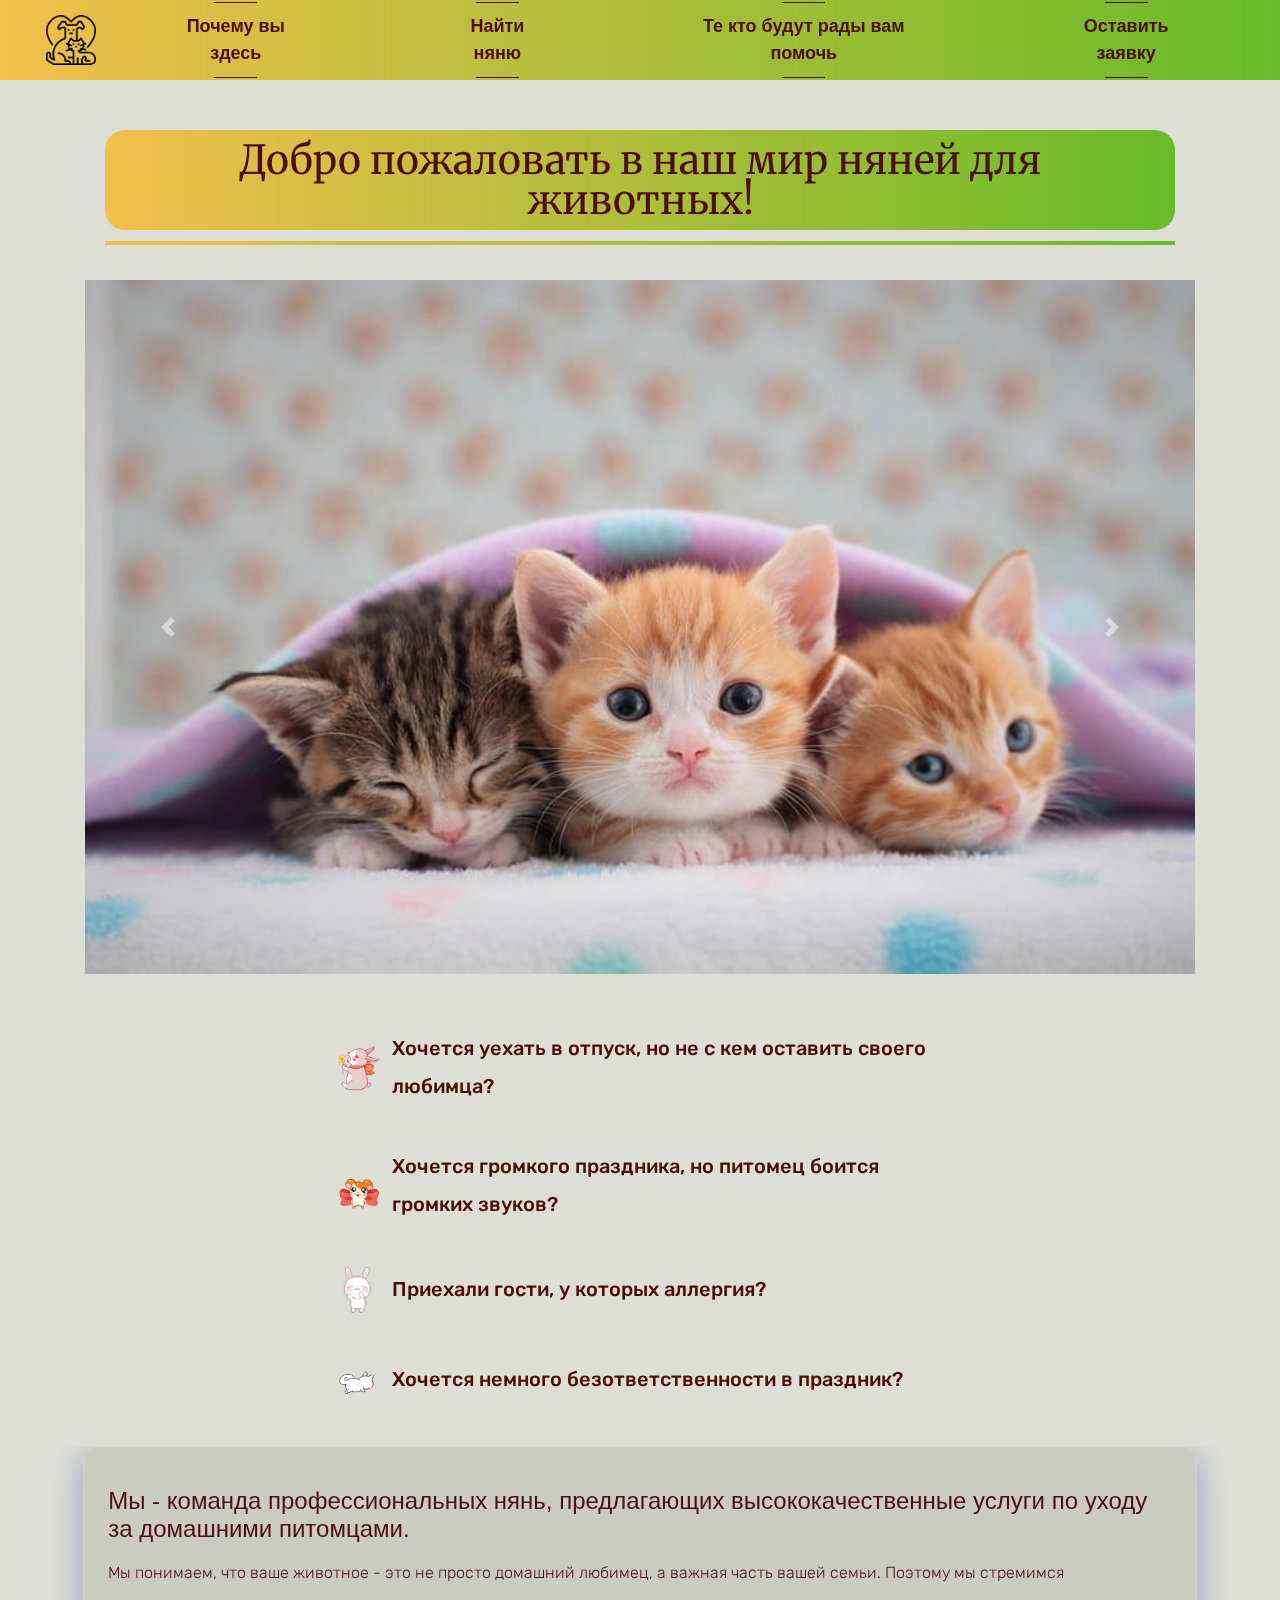
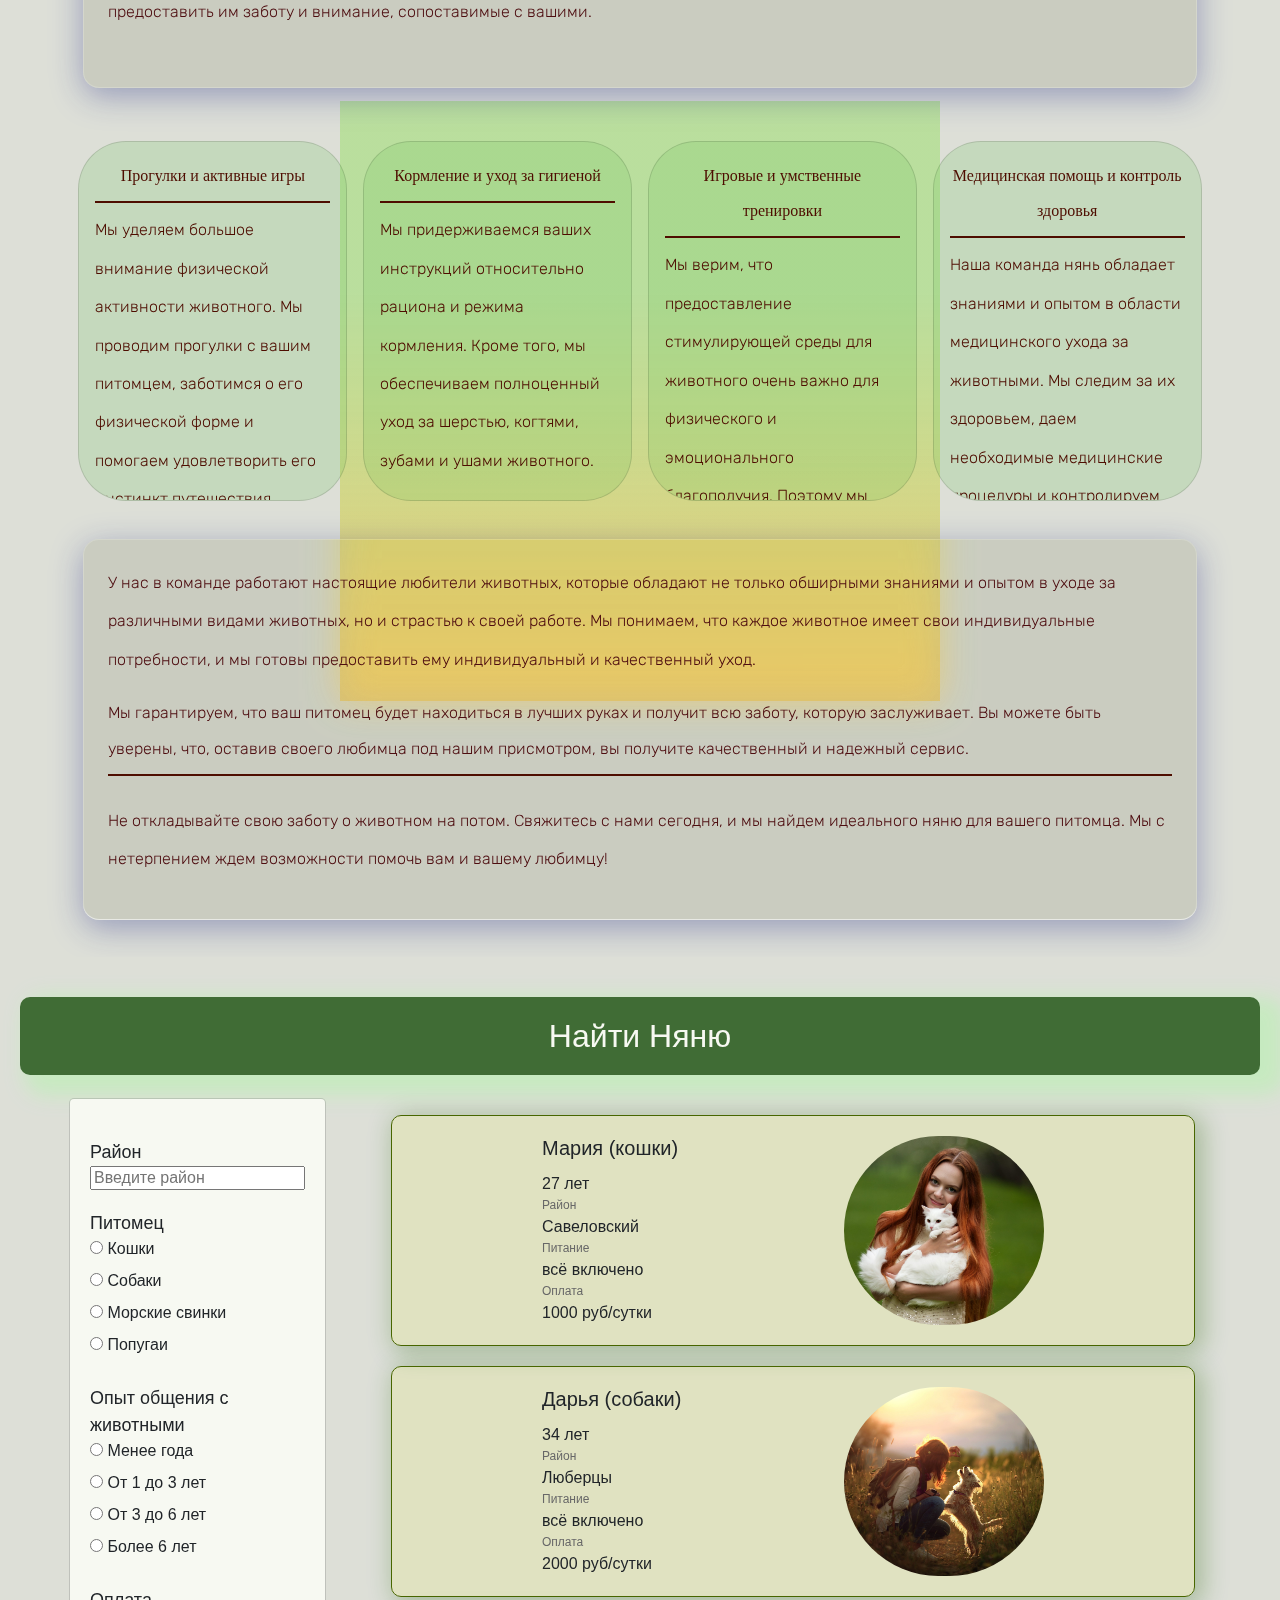
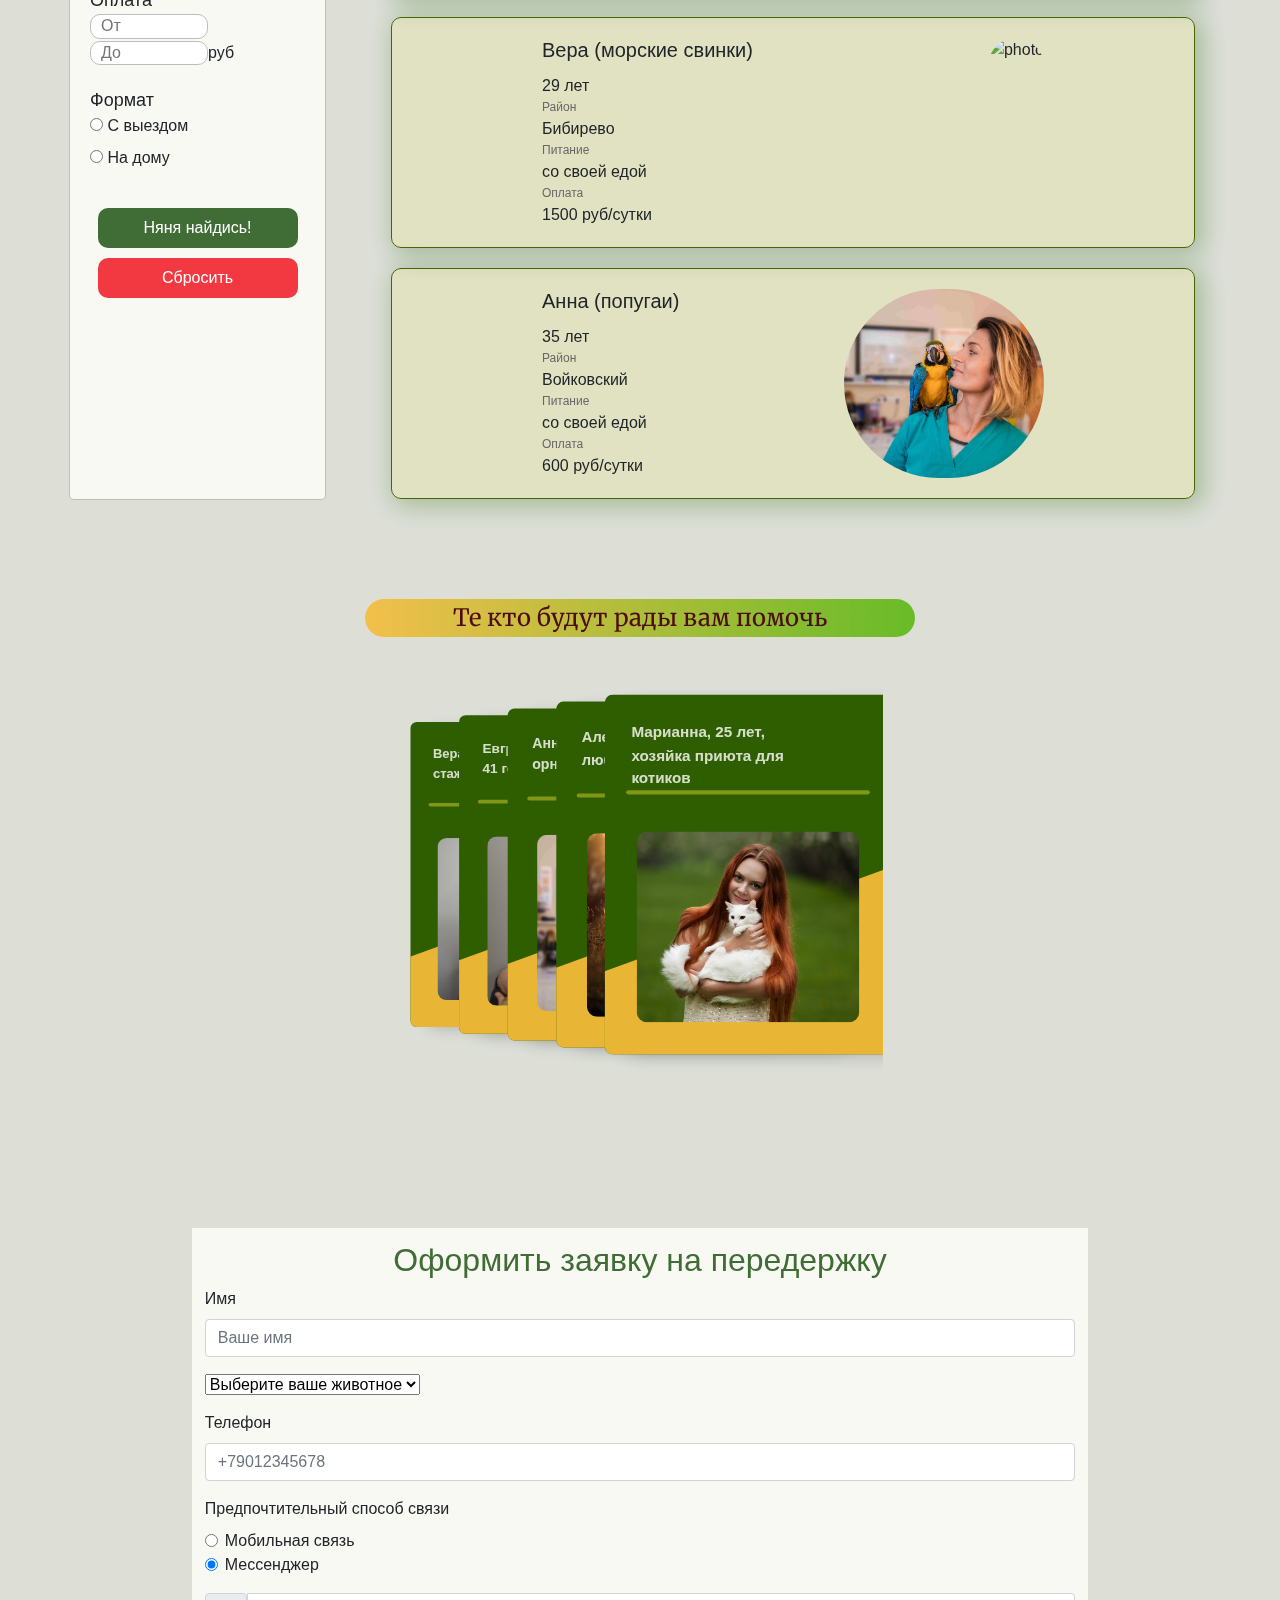
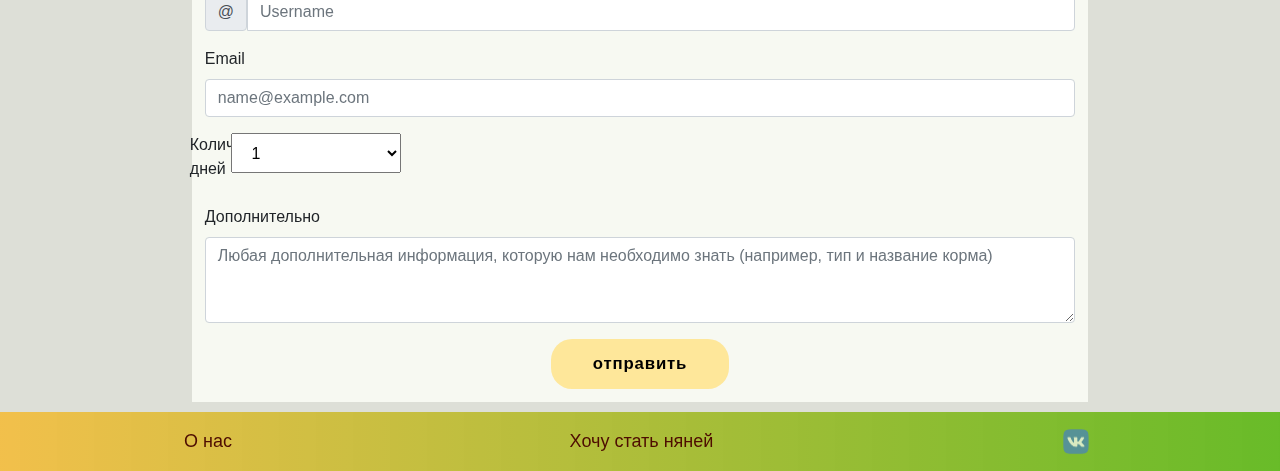
==== commit 4d8bc6dc: "page setup completed" ====
--- a/index.html
+++ b/index.html
@@ -26,569 +26,327 @@
 				<div><img src="./src/pictures/pet (1).png" /></div>
 				<div class="navigation">
 					<a href="#client_pain_yakor" class="navigation__link_1">Почему вы здесь</a>
-					<a href="#filter_block__title_yakor" class="navigation__link_2"
-						>Найти няню</a>
-					<a href="#nannys_cards" class="navigation__link_3"
-						>Те кто будут рады вам помочь</a
-					>
-					<a href="#registration-forms_yakor" class="navigation__link_4"
-						>Оставить заявку</a
-					>
+					<a href="#filter_block__title_yakor" class="navigation__link_2">Найти няню</a>
+					<a href="#nannys_cards" class="navigation__link_3">Те кто будут рады вам помочь</a>
+					<a href="#registration-forms_yakor" class="navigation__link_4">Оставить заявку</a>
 				</div>
 			</section>
 		</header>
 		<button onclick="scrollToTop()" id="scrollToTopButton">Наверх</button>
-			<div class="container">
-				<div class="three">
-				<h1 class="block_header">Добро пожаловать в наш мир няней для животных!</h1></div>
-				<div
-					id="carouselExampleControls"
-					class="carousel slide"
-					data-ride="carousel"
-				>
-					<div class="carousel-inner">
-						<div class="carousel-item active">
-							<img
-								class="d-block w-100"
-								src="src/pictures/1.jpg"
-								alt="First slide"
-							/>
-						</div>
-						<div class="carousel-item">
-							<img
-								class="d-block w-100"
-								src="src/pictures/2.jpg"
-								alt="Second slide"
-							/>
-						</div>
-						<div class="carousel-item">
-							<img
-								class="d-block w-100"
-								src="src/pictures/3.jpg"
-								alt="Third slide"
-							/>
-						</div>
-						<div class="carousel-item">
-							<img
-								class="d-block w-100"
-								src="src/pictures/4.jpg"
-								alt="Third slide"
-							/>
-						</div>
-						<div class="carousel-item">
-							<img
-								class="d-block w-100"
-								src="src/pictures/5.jpg"
-								alt="Third slide"
-							/>
-						</div>
-						<div class="carousel-item">
-							<img
-								class="d-block w-100"
-								src="src/pictures/6.jpg"
-								alt="Third slide"
-							/>
-						</div>
-						<div class="carousel-item">
-							<img
-								class="d-block w-100"
-								src="src/pictures/7.jpg"
-								alt="Third slide"
-							/>
-						</div>
-						<div class="carousel-item">
-							<img
-								class="d-block w-100"
-								src="src/pictures/8.jpg"
-								alt="Third slide"
-							/>
-						</div>
-						<div class="carousel-item">
-							<img
-								class="d-block w-100"
-								src="src/pictures/9.jpg"
-								alt="Third slide"
-							/>
-						</div>
-					</div>
-					<a
-						class="carousel-control-prev"
-						href="#carouselExampleControls"
-						role="button"
-						data-slide="prev"
-					>
-						<span class="carousel-control-prev-icon" aria-hidden="true"></span>
-						<span class="sr-only">Previous</span>
-					</a>
-					<a
-						class="carousel-control-next"
-						href="#carouselExampleControls"
-						role="button"
-						data-slide="next"
-					>
-						<span class="carousel-control-next-icon" aria-hidden="true"></span>
-						<span class="sr-only">Next</span>
-					</a>
-				</div>
-			</div>
-		
-			<div class="client_pain" id="client_pain_yakor">
-				<!-- ______________БОЛЬ___КЛИЕНТА________________-->
-				
-				<p class="nomber1">
-					<img
-						src="src/pictures/1.gif"
-						class="img_client_pain"
-						alt="зверёк"
-					/>
-					Хочется уехать в отпуск, но не с кем оставить своего любимца?
-				</p>
-				<p class="nomber2">
-					<img
-						src="src/pictures/2.gif"
-						class="img_client_pain"
-						alt="зверёк"
-					/>
-					Хочется громкого праздника, но питомец боится громких звуков?
-				</p>
-				<p class="nomber3">
-					<img
-						src="src/pictures/3.gif"
-						class="img_client_pain"
-						alt="зверёк"
-					/>Приехали гости, у которых аллергия?
-				</p>
-				<p class="nomber4">
-					<img
-						src="src/pictures/4.gif"
-						class="img_client_pain"
-						alt="зверёк"
-					/>Хочется немного безответственности в праздник?
-				</p>
-			</div>
-			<div class="container_with_text">
-				<div class="a_card_with_a_description_of_the_site ">
-				  <h1 class="title">Мы - команда профессиональных нянь, предлагающих высококачественные услуги по уходу за домашними питомцами.</h1>
-				  <p class="subtitle">Мы понимаем, что ваше животное - это не просто домашний любимец, а важная часть вашей семьи. Поэтому мы стремимся предоставить им заботу и внимание, сопоставимые с вашими.
-				</p>
-				 
-				</div>
-				<div class="blob"></div>
-				<p class="transparent-background"></p>
-			<div class="cards">
-				<article class="card">
-				
-				  <div class="card__content">
-					<h2 class="card_title">Прогулки и активные игры</h2>
-					<p>Мы уделяем большое внимание физической активности животного. Мы проводим прогулки с вашим питомцем, заботимся о его физической форме и помогаем удовлетворить его инстинкт путешествия.
-					</p>
-				  
-				</article>
-				
-				<article class="card">
-
-				
-				  <div class="card__content">
-					<h2 class="card_title"> Кормление и уход за гигиеной</h2>
-					<p>Мы придерживаемся ваших инструкций относительно рациона и режима кормления. Кроме того, мы обеспечиваем полноценный уход за шерстью, когтями, зубами и ушами животного.
-					</p>
-					</div>
-				</article>
-				
-				<article class="card">
-				  <div class="card__content">
-					<h2 class="card_title">Игровые и умственные тренировки</h2>
-					<p>Мы верим, что предоставление стимулирующей среды для животного очень важно для физического и эмоционального благополучия. Поэтому мы играем с вашим питомцем, обучаем его командам и предоставляем игровые занятия, чтобы он чувствовал себя не только ухоженным, но и счастливым.
-					</p>
-				  </div>
-				</article>
-				<article class="card">
-					<div class="card__content">
-					  <h2 class="card_title">Медицинская помощь и контроль здоровья</h2>
-					  <p>Наша команда нянь обладает знаниями и опытом в области медицинского ухода за животными. Мы следим за их здоровьем, даем необходимые медицинские процедуры и контролируем предписания ветеринара.
-					</p>
-					</div>
-				  </article>
-			  </div>
-			  <div class="a_card_with_a_description_of_the_site_2">
-				<p class="a_paragraph_describing_the_purpose_of_the_site_2">
-					У нас в команде работают настоящие любители животных, которые обладают не только обширными знаниями и опытом в уходе за различными видами животных, но и страстью к своей работе. Мы понимаем, что каждое животное имеет свои индивидуальные потребности, и мы готовы предоставить ему индивидуальный и качественный уход.
-					</p>
-				<p class="the_dividing_line_in_the_second_block_of_text">	Мы гарантируем, что ваш питомец будет находиться в лучших руках и получит всю заботу, которую заслуживает. Вы можете быть уверены, что, оставив своего любимца под нашим присмотром, вы получите качественный и надежный сервис.
-</p>
-
-<p class="the_last_paragraph_of_the_text_block_2">
-Не откладывайте свою заботу о животном на потом. Свяжитесь с нами сегодня, и мы найдем идеального няню для вашего питомца. Мы с нетерпением ждем возможности помочь вам и вашему любимцу!
-</p>
-				
-			   
-			  </div>
-			  </div>
-			
-	
-			<div>
-				<!-- ______________ЗНАЕМ___РЕШЕНИЕ________________ -->
-			</div>
-			<div>
-				<!-- ______________АБЗАЦ РЕШЕНИЯ ПРОБЛЕМЫ ОПИСАНИЕ________________ -->
-			</div>
-			<div>
-				<!-- ______________ФИЛЬТР ИЩУ НЯНЮ: РАЙОН, ОПЛАТА, ОПЫТ ОБЩЕНИЯ С ЖИВОТНЫМИ, НЯНЯ С ВЫЕЗДОМ ИЛИ БЕЗ, ВОЗРАСТ НЯНИ, ПОЛ, ОЛ ИН КЛЮЗИВ ИЛИ ВСЕ СВОЕ, ВЫБОР ЖИВОТНЫХ_______________ -->
-				<!-- Searching form-->
-				<h1 class="filter-block__title" id="filter_block__title_yakor">
-					Найти Няню
-				</h1>
-				<div class="container searching">
-					<div class="w-100 searching__result">
-						<div id="cards"></div>
-					</div>
-					<div class="filter-mobile" id="btnappfilter1">Фильтр</div>
-					<div
-						class="row searching__filters searching__filters_shadow mt-1 filter-desktop"
-					>
-						<div class="filter">
-							<div class="filter-content">
-								<div class="filter__type">
-									<div class="filter__title">Район</div>
-									<input
-										type="text"
-										name="city"
-										id="city"
-										placeholder="Введите район"
-										list="cities"
-									/>
-									<datalist id="cities"> </datalist>
-								</div>
-								<div class="filter__card">
-									<div class="filter__title">Питомец</div>
-									<div>
-										<input
-											class="filter__card-input level"
-											id="cats"
-											value="кошки"
-											type="radio"
-											name="level"
-										/>
-										<label class="filter__card-label" for="cats">Кошки</label>
-									</div>
-									<div>
-										<input
-											class="filter__card-input level"
-											id="dogs"
-											value="собаки"
-											type="radio"
-											name="level"
-										/>
-										<label class="filter__card-label" for="dogs">Собаки</label>
-									</div>
-									<div>
-										<input
-											class="filter__card-input level"
-											id="guinea_pigs"
-											value="морские свинки"
-											type="radio"
-											name="level"
-										/>
-										<label class="filter__card-label" for="guinea_pigs"
-											>Морские свинки</label
-										>
-									</div>
-									<div>
-										<input
-											class="filter__card-input level"
-											id="parrots"
-											value="попугаи"
-											type="radio"
-											name="level"
-										/>
-										<label class="filter__card-label" for="parrots"
-											>Попугаи</label
-										>
-									</div>
-								</div>
-								<div class="filter__card">
-									<div class="filter__title">Опыт общения с животными</div>
-									<div>
-										<input
-											class="filter__card-input experience"
-											type="radio"
-											name="experience"
-											value="zero"
-											id="zero"
-										/>
-										<label class="filter__card-label" for="zero">
-											Менее года</label
-										>
-									</div>
-									<div>
-										<input
-											class="filter__card-input experience"
-											type="radio"
-											name="experience"
-											value="small"
-											id="small"
-										/>
-										<label class="filter__card-label" for="small">
-											От 1 до 3 лет</label
-										>
-									</div>
-									<div>
-										<input
-											class="filter__card-input experience"
-											type="radio"
-											name="experience"
-											value="medium"
-											id="medium"
-										/>
-										<label class="filter__card-label" for="medium">
-											От 3 до 6 лет</label
-										>
-									</div>
-									<div>
-										<input
-											class="filter__card-input experience"
-											type="radio"
-											name="experience"
-											value="large"
-											id="large"
-										/>
-										<label class="filter__card-label" for="large">
-											Более 6 лет</label
-										>
-									</div>
-								</div>
-								<div class="filter__card">
-									<div class="filter__title">Оплата</div>
-									<div class="filter__card-salary">
-										<input
-											class="filter__input-salary"
-											type="number"
-											placeholder="От"
-											id="minSalary"
-										/>
-										<input
-											class="filter__input-salary"
-											type="number"
-											placeholder="До"
-											id="maxSalary"
-										/>
-										руб
-									</div>
-								</div>
-								<div class="filter__card">
-									<div class="filter__title">Формат</div>
-									<div>
-										<input
-											class="filter__card-input format"
-											id="distant"
-											value="С выездом"
-											type="radio"
-											name="level"
-										/>
-										<label class="filter__card-label">С выездом</label>
-									</div>
-									<div>
-										<input
-											class="filter__card-input format"
-											id="home"
-											value="На дому"
-											type="radio"
-											name="level"
-										/>
-										<label class="filter__card-label">На дому</label>
-									</div>
-								</div>
-								<div class="filter__btns">
-									<div class="filter__change" id="btnFilter">Няня найдись!</div>
-									<div class="filter__throwoff" id="btnReboot">Сбросить</div>
-								</div>
-							</div>
-						</div>
-					</div>
-				</div>
-			</div>
-			<!-- Searching Form end-->
-		</div>
-
+		<div class="container">
+		<div class="three">
+		<h1 class="block_header">Добро пожаловать в наш мир няней для животных!</h1></div>
+		<div id="carouselExampleControls"	class="carousel slide"	data-ride="carousel">
+		<div class="carousel-inner">
+		<div class="carousel-item active">
+		<img class="d-block w-100"	src="src/pictures/1.jpg" alt="First slide"/>
+		</div>
+		<div class="carousel-item">
+		<img class="d-block w-100" src="src/pictures/2.jpg" alt="Second slide"/>
+		</div>
+		<div class="carousel-item">
+		<img class="d-block w-100" src="src/pictures/3.jpg"	alt="Third slide"/>
+		</div>
+		<div class="carousel-item">
+		<img class="d-block w-100" src="src/pictures/4.jpg" alt="Third slide"/>
+		</div>
+		<div class="carousel-item">
+		<img class="d-block w-100" src="src/pictures/5.jpg" alt="Third slide"/>
+		</div>
+		<div class="carousel-item">
+		<img class="d-block w-100" src="src/pictures/6.jpg" alt="Third slide"/>
+		</div>
+		<div class="carousel-item">
+		<img class="d-block w-100" src="src/pictures/7.jpg" alt="Third slide"/>
+		</div>
+		<div class="carousel-item">
+		<img class="d-block w-100" src="src/pictures/8.jpg" alt="Third slide"/>
+		</div>
+		<div class="carousel-item">
+		<img class="d-block w-100" src="src/pictures/9.jpg" alt="Third slide"/>
+		</div>
+		</div>
+		<a class="carousel-control-prev" href="#carouselExampleControls" role="button" data-slide="prev">
+		<span class="carousel-control-prev-icon" aria-hidden="true"></span>
+		<span class="sr-only">Previous</span>
+		</a>
+		<a class="carousel-control-next" href="#carouselExampleControls" role="button" data-slide="next">
+		<span class="carousel-control-next-icon" aria-hidden="true"></span>
+		<span class="sr-only">Next</span>
+		</a>
+		</div>
+		</div>
+		<div class="client_pain" id="client_pain_yakor">
+		<!-- ______________БОЛЬ___КЛИЕНТА________________-->
+		<p class="nomber1">
+		<img src="src/pictures/1.gif" class="img_client_pain" alt="зверёк"/>Хочется уехать в отпуск, но не с кем оставить своего любимца?
+		</p>
+		<p class="nomber2">
+		<img src="src/pictures/2.gif" class="img_client_pain" alt="зверёк"/>Хочется громкого праздника, но питомец боится громких звуков?
+		</p>
+		<p class="nomber3">
+		<img src="src/pictures/3.gif" class="img_client_pain" alt="зверёк"/>Приехали гости, у которых аллергия?
+		</p>
+		<p class="nomber4">
+		<img src="src/pictures/4.gif" class="img_client_pain" alt="зверёк"/>Хочется немного безответственности в праздник?
+		</p>
+		</div>
+		<div class="container_with_text">
+		<div class="a_card_with_a_description_of_the_site ">
+		<h1 class="title">Мы - команда профессиональных нянь, предлагающих высококачественные услуги по уходу за домашними питомцами.</h1>
+		<p class="subtitle">Мы понимаем, что ваше животное - это не просто домашний любимец, а важная часть вашей семьи. Поэтому мы стремимся предоставить им заботу и внимание, сопоставимые с вашими.
+		</p>
+		</div>
+		<div class="blob"></div>
+		<p class="transparent-background"></p>
+		<div class="cards">
+		<article class="card">
+		<div class="card__content">
+		<h2 class="card_title">Прогулки и активные игры</h2>
+		<p>Мы уделяем большое внимание физической активности животного. Мы проводим прогулки с вашим питомцем, заботимся о его физической форме и помогаем удовлетворить его инстинкт путешествия.
+		</p>
+		</article>
+		<article class="card">
+		<div class="card__content">
+		<h2 class="card_title"> Кормление и уход за гигиеной</h2>
+		<p>Мы придерживаемся ваших инструкций относительно рациона и режима кормления. Кроме того, мы обеспечиваем полноценный уход за шерстью, когтями, зубами и ушами животного.
+		</p>
+		</div>
+		</article>
+		<article class="card">
+		<div class="card__content">
+		<h2 class="card_title">Игровые и умственные тренировки</h2>
+		<p>Мы верим, что предоставление стимулирующей среды для животного очень важно для физического и эмоционального благополучия. Поэтому мы играем с вашим питомцем, обучаем его командам и предоставляем игровые занятия, чтобы он чувствовал себя не только ухоженным, но и счастливым.
+		</p>
+		</div>
+		</article>
+		<article class="card">
+		<div class="card__content">
+		<h2 class="card_title">Медицинская помощь и контроль здоровья</h2>
+		<p>Наша команда нянь обладает знаниями и опытом в области медицинского ухода за животными. Мы следим за их здоровьем, даем необходимые медицинские процедуры и контролируем предписания ветеринара.
+		</p>
+		</div>
+		</article>
+		</div>
+		<div class="a_card_with_a_description_of_the_site_2">
+		<p class="a_paragraph_describing_the_purpose_of_the_site_2">У нас в команде работают настоящие любители животных, которые обладают не только обширными знаниями и опытом в уходе за различными видами животных, но и страстью к своей работе. Мы понимаем, что каждое животное имеет свои индивидуальные потребности, и мы готовы предоставить ему индивидуальный и качественный уход.
+		</p>
+		<p class="the_dividing_line_in_the_second_block_of_text">	Мы гарантируем, что ваш питомец будет находиться в лучших руках и получит всю заботу, которую заслуживает. Вы можете быть уверены, что, оставив своего любимца под нашим присмотром, вы получите качественный и надежный сервис.
+		</p>
+		<p class="the_last_paragraph_of_the_text_block_2">Не откладывайте свою заботу о животном на потом. Свяжитесь с нами сегодня, и мы найдем идеального няню для вашего питомца. Мы с нетерпением ждем возможности помочь вам и вашему любимцу!
+		</p>
+		</div>
+		</div>
+		<div>
+		<!-- ______________ЗНАЕМ___РЕШЕНИЕ________________ -->
+		</div>
+		<div>
+		<!-- ______________АБЗАЦ РЕШЕНИЯ ПРОБЛЕМЫ ОПИСАНИЕ________________ -->
+		</div>
+		<div>
+		<!-- ______________ФИЛЬТР ИЩУ НЯНЮ: РАЙОН, ОПЛАТА, ОПЫТ ОБЩЕНИЯ С ЖИВОТНЫМИ, НЯНЯ С ВЫЕЗДОМ ИЛИ БЕЗ, ВОЗРАСТ НЯНИ, ПОЛ, ОЛ ИН КЛЮЗИВ ИЛИ ВСЕ СВОЕ, ВЫБОР ЖИВОТНЫХ_______________ -->
+		<!-- Searching form-->
+		<h1 class="filter-block__title" id="filter_block__title_yakor">Найти Няню
+		</h1>
+		<div class="container searching">
+		<div class="w-100 searching__result">
+		<div id="cards"></div>
+		</div>
+		<div class="filter-mobile" id="btnappfilter1">Фильтр</div>
+		<div class="row searching__filters searching__filters_shadow mt-1 filter-desktop">
+		<div class="filter">
+		<div class="filter-content">
+		<div class="filter__type">
+		<div class="filter__title">Район</div>
+		<input type="text" name="city" id="city" placeholder="Введите район" list="cities"/>
+		<datalist id="cities"> </datalist>
+		</div>
+		<div class="filter__card">
+		<div class="filter__title">Питомец</div>
+		<div>
+		<input class="filter__card-input level" id="cats" value="кошки" type="radio" name="level"/>
+		<label class="filter__card-label" for="cats">Кошки</label>
+		</div>
+		<div>
+		<input class="filter__card-input level" id="dogs" value="собаки" type="radio" name="level"/>
+		<label class="filter__card-label" for="dogs">Собаки</label>
+		</div>
+		<div>
+		<input class="filter__card-input level" id="guinea_pigs" value="морские свинки" type="radio" name="level"/>
+		<label class="filter__card-label" for="guinea_pigs">Морские свинки</label>
+		</div>
+		<div>
+		<input class="filter__card-input level" id="parrots" value="попугаи" type="radio" name="level"/>
+		<label class="filter__card-label" for="parrots">Попугаи</label>
+		</div>
+		</div>
+		<div class="filter__card">
+		<div class="filter__title">Опыт общения с животными</div>
+		<div>
+		<input class="filter__card-input experience" type="radio" name="experience" value="zero" id="zero"/>
+		<label class="filter__card-label" for="zero">Менее года</label>
+		</div>
+		<div>
+		<input class="filter__card-input experience" type="radio" name="experience" value="small" id="small"/>
+		<label class="filter__card-label" for="small">От 1 до 3 лет</label>
+		</div>
+		<div>
+		<input class="filter__card-input experience" type="radio" name="experience" value="medium" id="medium"/>
+		<label class="filter__card-label" for="medium">От 3 до 6 лет</label>
+		</div>
+		<div>
+		<input class="filter__card-input experience" type="radio" name="experience" value="large" id="large"/>
+		<label class="filter__card-label" for="large">Более 6 лет</label>
+		</div>
+		</div>
+		<div class="filter__card">
+		<div class="filter__title">Оплата</div>
+		<div class="filter__card-salary">
+		<input class="filter__input-salary" type="number" placeholder="От" id="minSalary"/>
+		<input class="filter__input-salary" type="number" placeholder="До" id="maxSalary"/>руб
+		</div>
+		</div>
+		<div class="filter__card">
+		<div class="filter__title">Формат</div>
+		<div>
+		<input class="filter__card-input format" id="distant" value="С выездом" type="radio" name="level"/>
+		<label class="filter__card-label">С выездом</label>
+		</div>
+		<div>
+		<input class="filter__card-input format" id="home" value="На дому" type="radio" name="level"/>
+		<label class="filter__card-label">На дому</label>
+		</div>
+		</div>
+		<div class="filter__btns">
+		<div class="filter__change" id="btnFilter">Няня найдись!</div>
+		<div class="filter__throwoff" id="btnReboot">Сбросить</div>
+		</div>
+		</div>
+		</div>
+		</div>
+		</div>
+		</div>
+		<!-- Searching Form end-->
+		</div>
 		<div id="nannys_cards">
-			<h5 class="nannys_cards_title">Те кто будут рады вам помочь</h5>
-			<!-- ______________СЛАЙДЕР С КАРТОЧКАМИ НЯНЬ_______________ заполняем с бутстрапа 5шт-->
-		</div>
-<form>
+		<h5 class="nannys_cards_title">Те кто будут рады вам помочь</h5>
+		<!-- ______________СЛАЙДЕР С КАРТОЧКАМИ НЯНЬ_______________ заполняем с бутстрапа 5шт-->
+		</div>
+		<form>
 		<div class="registration-form" id="registration-forms_yakor">
-			<div class="registration-form-header-container">
-				<h2 class="registration-form-header">Оформить заявку на передержку</h2>
-			</div>
-			<div class="mb-3">
-				<label for="nameForm" class="form-label">Имя</label>
-				<input
-					type="email"
-					class="form-control"
-					id="nameForm"
-					placeholder="Ваше имя"
-				/>
-			</div>
-			<select class="form-select mb-3" aria-label=".form-select-lg example">
-				<option selected>Выберите ваше животное</option>
-				<option value="1">Котейка</option>
-				<option value="2">Пёсель</option>
-				<option value="3">Морская свинка</option>
-				<option value="4">Хомячок</option>
-				<option value="5">Змеюк</option>
-				<option value="6">Павук</option>
-				<option value="7">Лисичка</option>
-				<option value="8">Суррикат</option>
-			</select>
-			<div class="mb-3">
-				<label for="phoneForm" class="form-label">Телефон</label>
-				<input
-					type="email"
-					class="form-control"
-					id="phoneForm"
-					placeholder="+79012345678"
-				/>
-			</div>
-			<div class="mb-3">
-				<label class="form-label">Предпочтительный способ связи</label>
-				<div class="form-check">
-					<input
-						class="form-check-input"
-						type="radio"
-						name="flexRadioDefault"
-						id="flexRadioDefault1"
-					/>
-					<label class="form-check-label" for="flexRadioDefault1">
-						Мобильная связь
-					</label>
-				</div>
-				<div class="form-check">
-					<input
-						class="form-check-input"
-						type="radio"
-						name="flexRadioDefault"
-						id="flexRadioDefault2"
-						checked
-					/>
-					<label class="form-check-label" for="flexRadioDefault2">
-						Мессенджер
-					</label>
-				</div>
-			</div>
-			<div class="input-group mb-3">
-				<span class="input-group-text" id="basic-addon1">@</span>
-				<input
-					type="text"
-					class="form-control"
-					placeholder="Username"
-					aria-label="Username"
-					aria-describedby="basic-addon1"
-				/>
-			</div>
-			<div class="mb-3">
-				<label for="emailForm" class="form-label">Email</label>
-				<input
-					type="email"
-					class="form-control"
-					id="emailForm"
-					placeholder="name@example.com"
-				/>
-			</div>
-			<div class="mb-3">
-				<div class="row">
-					<div class="row">
-						<label for="timeSelect" class="col-sm-3">Количество дней</label>
-						<select
-							class="form-select mb-3 col-sm"
-							name="periodForm"
-							id="timeSelect"
-						>
-							<option value="1">1</option>
-							<option value="2">2</option>
-							<option value="3">3</option>
-							<option value="4">4</option>
-							<option value="5">5</option>
-							<option value="6">6</option>
-							<option value="7">7</option>
-							<option value="8">8</option>
-							<option value="9">9</option>
-							<option value="10">10</option>
-						</select>
-					</div>
-				</div>
-			</div>
-			<div class="mb-3">
-				<label for="commentsForm" class="form-label">Дополнительно</label>
-				<textarea
-					class="form-control"
-					id="commentsForm"
-					rows="3"
-					placeholder="Любая дополнительная информация, которую нам необходимо знать (например, тип и название корма)"
-				></textarea>
-			</div>
-			<div class="registration-form-button-container">
-				<button class="btn myButton" type="submit">Отправить</button>
-			
-			</div>
-		</div>
-	</form>
-		<script
-			src="https://code.jquery.com/jquery-3.3.1.slim.min.js"
-			integrity="sha384-q8i/X+965DzO0rT7abK41JStQIAqVgRVzpbzo5smXKp4YfRvH+8abtTE1Pi6jizo"
-			crossorigin="anonymous"
-		></script>
-		<script
-			src="https://cdn.jsdelivr.net/npm/popper.js@1.14.7/dist/umd/popper.min.js"
-			integrity="sha384-UO2eT0CpHqdSJQ6hJty5KVphtPhzWj9WO1clHTMGa3JDZwrnQq4sF86dIHNDz0W1"
-			crossorigin="anonymous"
-		></script>
-		<script
-			src="https://cdn.jsdelivr.net/npm/bootstrap@5.2.2/dist/js/bootstrap.min.js"
-			integrity="sha384-JjSmVgyd0p3pXB1rRibZUAYoIIy6OrQ6VrjIEaFf/nJGzIxFDsf4x0xIM+B07jRM"
-			crossorigin="anonymous"
-		></script>
+		<div class="registration-form-header-container">
+		<h2 class="registration-form-header">Оформить заявку на передержку</h2>
+		</div>
+		<div class="mb-3">
+		<label for="nameForm" class="form-label">Имя</label>
+		<input type="email" class="form-control" id="nameForm" placeholder="Ваше имя"/>
+		</div>
+		<select class="form-select mb-3" aria-label=".form-select-lg example">
+		<option selected>Выберите ваше животное</option>
+		<option value="1">Котейка</option>
+		<option value="2">Пёсель</option>
+		<option value="3">Морская свинка</option>
+		<option value="4">Хомячок</option>
+		<option value="5">Змеюк</option>
+		<option value="6">Павук</option>
+		<option value="7">Лисичка</option>
+		<option value="8">Суррикат</option>
+		</select>
+		<div class="mb-3">
+		<label for="phoneForm" class="form-label">Телефон</label>
+		<input type="email" class="form-control" id="phoneForm" placeholder="+79012345678"/>
+		</div>
+		<div class="mb-3">
+		<label class="form-label">Предпочтительный способ связи</label>
+		<div class="form-check">
+		<input class="form-check-input" type="radio" name="flexRadioDefault" id="flexRadioDefault1"/>
+		<label class="form-check-label" for="flexRadioDefault1">Мобильная связь</label>
+		</div>
+		<div class="form-check">
+		<input class="form-check-input" type="radio" name="flexRadioDefault" id="flexRadioDefault2" checked/>
+		<label class="form-check-label" for="flexRadioDefault2">Мессенджер</label>
+		</div>
+		</div>
+		<div class="input-group mb-3">
+		<span class="input-group-text" id="basic-addon1">@</span>
+		<input type="text" class="form-control" placeholder="Username" aria-label="Username" aria-describedby="basic-addon1"/>
+		</div>
+		<div class="mb-3">
+		<label for="emailForm" class="form-label">Email</label>
+		<input type="email" class="form-control" id="emailForm" placeholder="name@example.com"/>
+		</div>
+		<div class="mb-3">
+		<div class="row">
+		<div class="row">
+		<label for="timeSelect" class="col-sm-3">Количество дней</label>
+		<select class="form-select mb-3 col-sm" name="periodForm" id="timeSelect">
+		<option value="1">1</option>
+		<option value="2">2</option>
+		<option value="3">3</option>
+		<option value="4">4</option>
+		<option value="5">5</option>
+		<option value="6">6</option>
+		<option value="7">7</option>
+		<option value="8">8</option>
+		<option value="9">9</option>
+		<option value="10">10</option>
+		</select>
+		</div>
+		</div>
+		</div>
+		<div class="mb-3">
+		<label for="commentsForm" class="form-label">Дополнительно</label>
+		<textarea class="form-control" id="commentsForm" rows="3" placeholder="Любая дополнительная информация, которую нам необходимо знать (например, тип и название корма)"></textarea>
+		</div>
+		<div class="registration-form-button-container">
+		<button type="button" class="btn btn--yellow">
+		<span class="btn__txt">Отправить</span>
+		<i class="btn__bg" aria-hidden="true"></i>
+		<i class="btn__bg" aria-hidden="true"></i>
+		<i class="btn__bg" aria-hidden="true"></i>
+		<i class="btn__bg" aria-hidden="true"></i>
+		</button>
+		</div>
+		</div>
+		</form>
+		<script src="https://code.jquery.com/jquery-3.3.1.slim.min.js"
+		integrity="sha384-q8i/X+965DzO0rT7abK41JStQIAqVgRVzpbzo5smXKp4YfRvH+8abtTE1Pi6jizo"
+		crossorigin="anonymous"></script>
+		<script src="https://cdn.jsdelivr.net/npm/popper.js@1.14.7/dist/umd/popper.min.js"
+		integrity="sha384-UO2eT0CpHqdSJQ6hJty5KVphtPhzWj9WO1clHTMGa3JDZwrnQq4sF86dIHNDz0W1"
+		crossorigin="anonymous"></script>
+		<script src="https://cdn.jsdelivr.net/npm/bootstrap@5.2.2/dist/js/bootstrap.min.js"
+		integrity="sha384-JjSmVgyd0p3pXB1rRibZUAYoIIy6OrQ6VrjIEaFf/nJGzIxFDsf4x0xIM+B07jRM"
+		crossorigin="anonymous"></script>
 		<footer>
-			<div class="footer_info">
-				<a href="#menu" class="footer_info_about_us">О нас</a>
-				<a href="./index_2.html" class="footer_info_I_want-to_become_a_nanny">Хочу стать няней</a>
-				<div class="social-links">
-					<a href="https://vk.com/morskiesvinkii"><img src="./src/pictures/VK.png" /></a>
-				</div>
-			</div>
+		<div class="footer_info">
+		<a href="#menu" class="footer_info_about_us">О нас</a>
+		<a href="./index_2.html" class="footer_info_I_want-to_become_a_nanny">Хочу стать няней</a>
+		<div class="social-links">
+		<a href="https://vk.com/morskiesvinkii"><img src="./src/pictures/VK.png"/></a>
+		</div>
+		</div>
 		</footer>
-		<script
-			src="https://code.jquery.com/jquery-3.3.1.slim.min.js"
-			integrity="sha384-q8i/X+965DzO0rT7abK41JStQIAqVgRVzpbzo5smXKp4YfRvH+8abtTE1Pi6jizo"
-			crossorigin="anonymous"
-		></script>
-		<script
-			src="https://cdn.jsdelivr.net/npm/popper.js@1.14.7/dist/umd/popper.min.js"
-			integrity="sha384-UO2eT0CpHqdSJQ6hJty5KVphtPhzWj9WO1clHTMGa3JDZwrnQq4sF86dIHNDz0W1"
-			crossorigin="anonymous"
-		></script>
-		<script
-			src="https://cdn.jsdelivr.net/npm/bootstrap@4.3.1/dist/js/bootstrap.min.js"
-			integrity="sha384-JjSmVgyd0p3pXB1rRibZUAYoIIy6OrQ6VrjIEaFf/nJGzIxFDsf4x0xIM+B07jRM"
-			crossorigin="anonymous"
-		></script>
+		<script src="https://code.jquery.com/jquery-3.3.1.slim.min.js"
+		integrity="sha384-q8i/X+965DzO0rT7abK41JStQIAqVgRVzpbzo5smXKp4YfRvH+8abtTE1Pi6jizo"
+		crossorigin="anonymous"></script>
+		<script src="https://cdn.jsdelivr.net/npm/popper.js@1.14.7/dist/umd/popper.min.js"
+		integrity="sha384-UO2eT0CpHqdSJQ6hJty5KVphtPhzWj9WO1clHTMGa3JDZwrnQq4sF86dIHNDz0W1"
+		crossorigin="anonymous"></script>
+		<script src="https://cdn.jsdelivr.net/npm/bootstrap@4.3.1/dist/js/bootstrap.min.js"
+		integrity="sha384-JjSmVgyd0p3pXB1rRibZUAYoIIy6OrQ6VrjIEaFf/nJGzIxFDsf4x0xIM+B07jRM"
+		crossorigin="anonymous"></script>
 		<script src="./src/filter.js"></script>
-
 		<script src="test.js"></script>
-		<script
-			src="https://code.jquery.com/jquery-3.3.1.slim.min.js"
-			integrity="sha384-q8i/X+965DzO0rT7abK41JStQIAqVgRVzpbzo5smXKp4YfRvH+8abtTE1Pi6jizo"
-			crossorigin="anonymous"
-		></script>
-		<script
-			src="https://cdn.jsdelivr.net/npm/popper.js@1.14.7/dist/umd/popper.min.js"
-			integrity="sha384-UO2eT0CpHqdSJQ6hJty5KVphtPhzWj9WO1clHTMGa3JDZwrnQq4sF86dIHNDz0W1"
-			crossorigin="anonymous"
-		></script>
-		<script
-			src="https://cdn.jsdelivr.net/npm/bootstrap@4.3.1/dist/js/bootstrap.min.js"
-			integrity="sha384-JjSmVgyd0p3pXB1rRibZUAYoIIy6OrQ6VrjIEaFf/nJGzIxFDsf4x0xIM+B07jRM"
-			crossorigin="anonymous"
-		></script>
+		<script src="https://code.jquery.com/jquery-3.3.1.slim.min.js"
+		integrity="sha384-q8i/X+965DzO0rT7abK41JStQIAqVgRVzpbzo5smXKp4YfRvH+8abtTE1Pi6jizo"
+		crossorigin="anonymous"></script>
+		<script src="https://cdn.jsdelivr.net/npm/popper.js@1.14.7/dist/umd/popper.min.js"
+		integrity="sha384-UO2eT0CpHqdSJQ6hJty5KVphtPhzWj9WO1clHTMGa3JDZwrnQq4sF86dIHNDz0W1"
+		crossorigin="anonymous"></script>
+		<script src="https://cdn.jsdelivr.net/npm/bootstrap@4.3.1/dist/js/bootstrap.min.js"
+		integrity="sha384-JjSmVgyd0p3pXB1rRibZUAYoIIy6OrQ6VrjIEaFf/nJGzIxFDsf4x0xIM+B07jRM"
+		crossorigin="anonymous"></script>
 		<script src="./scrollToTop.js"></script>
-		<!--  <script src="./src/filter.js"></> -->
 	</body>
 </html>
--- a/index.css
+++ b/index.css
@@ -167,14 +167,6 @@
 	height: 100%;
 }
 
-.main_title {
-	text-align: center;
-}
-
-.main_block_text {
-	width: 90vw;
-	padding: 2% 8% 0 8%;
-}
 .the_last_paragraph_of_the_text_block_2 {
 	padding: 10px 0 0 0;
 }
@@ -194,7 +186,46 @@
 }
 
 .a_card_with_a_description_of_the_site {
-	height: 15vh;
+	width: 87vw;
+	background: rgba(255, 255, 255, 0.15);
+	box-shadow: 0 8px 32px 0 rgba(31, 38, 135, 0.37);
+	backdrop-filter: blur(18px);
+	-webkit-backdrop-filter: blur(18px);
+	border: 1px solid rgba(255, 255, 255, 0.18);
+	border-radius: 1rem;
+	padding: 1.5rem;
+	z-index: 10;
+	color: #4e0d10;
+	margin: 0 0 37px 0;
+}
+.a_card_with_a_description_of_the_site_2 {
+	width: 87vw;
+	background: rgba(255, 255, 255, 0.15);
+	box-shadow: 0 8px 32px 0 rgba(31, 38, 135, 0.37);
+	backdrop-filter: blur(18px);
+	-webkit-backdrop-filter: blur(18px);
+	border: 1px solid rgba(255, 255, 255, 0.18);
+	border-radius: 1rem;
+	padding: 1.5rem;
+	z-index: 10;
+	color: #4e0d10;
+	margin: 38px 0 37px 0;
+}
+
+.a_card_with_a_description_of_the_site_second_page {
+	width: 86vw;
+	background: rgba(255, 255, 255, 0.15);
+	box-shadow: 0 8px 32px 0 rgba(31, 38, 135, 0.37);
+	backdrop-filter: blur(18px);
+	-webkit-backdrop-filter: blur(18px);
+	border: 1px solid rgba(255, 255, 255, 0.18);
+	border-radius: 1rem;
+	padding: 1.5rem;
+	z-index: 10;
+	color: #4e0d10;
+	margin: 30px 0 37px 0;
+}
+.a_card_with_a_description_of_the_site_second_page_2 {
 	width: 85vw;
 	background: rgba(255, 255, 255, 0.15);
 	box-shadow: 0 8px 32px 0 rgba(31, 38, 135, 0.37);
@@ -205,21 +236,16 @@
 	padding: 1.5rem;
 	z-index: 10;
 	color: #4e0d10;
-	margin: 0 0 37px 0;
-}
-.a_card_with_a_description_of_the_site_2 {
-	height: 30vh;
-	width: 85vw;
-	background: rgba(255, 255, 255, 0.15);
-	box-shadow: 0 8px 32px 0 rgba(31, 38, 135, 0.37);
-	backdrop-filter: blur(18px);
-	-webkit-backdrop-filter: blur(18px);
-	border: 1px solid rgba(255, 255, 255, 0.18);
-	border-radius: 1rem;
-	padding: 1.5rem;
-	z-index: 10;
-	color: #4e0d10;
-	margin: 38px 0 37px 0;
+	margin: 44px 0 37px 0;
+}
+.the_dividing_line_in_the_second_block_of_text_2 {
+	padding-bottom: 0.5rem;
+	border-bottom: 2px solid rgb(78, 13, 0);
+	margin-bottom: 1rem;
+	font-size: 1rem;
+	line-height: 2.4rem;
+	font-family: Rubik, sans-serif;
+	font-weight: 300;
 }
 
 .the_dividing_line_in_the_second_block_of_text {
@@ -268,7 +294,6 @@
 		transform: translate(-100px, -50px) rotate(-90deg);
 		border-radius: 24% 76% 35% 65% / 27% 36% 64% 73%;
 	}
-
 	to {
 		transform: translate(500px, 100px) rotate(-10deg);
 		border-radius: 76% 24% 33% 67% / 68% 55% 45% 32%;
@@ -280,7 +305,6 @@
 		transform: translate(-100px, -50px) rotate(-90deg);
 		border-radius: 24% 76% 35% 65% / 27% 36% 64% 73%;
 	}
-
 	to {
 		transform: translate(500px, 100px) rotate(-10deg);
 		border-radius: 76% 24% 33% 67% / 68% 55% 45% 32%;
@@ -354,10 +378,7 @@
 	display: flex;
 	justify-content: center;
 }
-.myButton {
-	background-color: hsl(108, 19%, 63%);
-	color: white;
-}
+
 a:hover {
 	text-decoration: none !important;
 }
--- a/src/filter.css
+++ b/src/filter.css
@@ -70,17 +70,6 @@
 	margin: 20px 0px 0px 0px;
 }
 
-/* .filter__cities {
-  width: 240px;
-  height: 40px;
-  border: 1px solid #bdbdbd;
-  border-radius: 10px;
-}
-
-.filter__cities:hover {
-  cursor: pointer;
-} */
-
 .filter__card-input:hover {
 	cursor: pointer;
 }
--- a/nannys-cards.css
+++ b/nannys-cards.css
@@ -63,7 +63,6 @@
 	white-space: normal;
 	vertical-align: top;
 	transition: all 0.3s;
-
 	-webkit-box-shadow: var(--shadowColor);
 	-moz-box-shadow: var(--shadowColor);
 	box-shadow: var(--shadowColor);
--- a/sass/app.css
+++ b/sass/app.css
@@ -1,133 +1,320 @@
 @import url("https://fonts.googleapis.com/css2?family=Nixie+One&family=Rubik:wght@300;500&display=swap");
 p,
 ul {
-	font-size: 0.9rem;
-	line-height: 2.4rem;
-	font-family: "Rubik", sans-serif;
-	font-weight: 300;
+  font-size: 1rem;
+  line-height: 2.4rem;
+  font-family: "Rubik", sans-serif;
+  font-weight: 300;
 }
 
 ul {
-	margin-left: 3rem;
+  margin-left: 3rem;
 }
 ul li {
-	position: relative;
-	line-height: 2.6rem;
+  position: relative;
+  line-height: 2.6rem;
 }
 ul li:after {
-	position: absolute;
-	content: "";
-	background-image: url("data:image/svg+xml,%3Csvg xmlns='http://www.w3.org/2000/svg' viewBox='0 0 576 512' width='100' title='star'%3E%3Cpath fill='rgba(255,255,255,0.6)' d='M259.3 17.8L194 150.2 47.9 171.5c-26.2 3.8-36.7 36.1-17.7 54.6l105.7 103-25 145.5c-4.5 26.3 23.2 46 46.4 33.7L288 439.6l130.7 68.7c23.2 12.2 50.9-7.4 46.4-33.7l-25-145.5 105.7-103c19-18.5 8.5-50.8-17.7-54.6L382 150.2 316.7 17.8c-11.7-23.6-45.6-23.9-57.4 0z' /%3E%3C/svg%3E");
-	background-repeat: no-repeat;
-	background-position: center;
-	background-size: contain;
-	width: 1.2rem;
-	height: 1.2rem;
-	top: 5px;
-	left: -2rem;
+  position: absolute;
+  content: "";
+  background-image: url("data:image/svg+xml,%3Csvg xmlns='http://www.w3.org/2000/svg' viewBox='0 0 576 512' width='100' title='star'%3E%3Cpath fill='rgba(255,255,255,0.6)' d='M259.3 17.8L194 150.2 47.9 171.5c-26.2 3.8-36.7 36.1-17.7 54.6l105.7 103-25 145.5c-4.5 26.3 23.2 46 46.4 33.7L288 439.6l130.7 68.7c23.2 12.2 50.9-7.4 46.4-33.7l-25-145.5 105.7-103c19-18.5 8.5-50.8-17.7-54.6L382 150.2 316.7 17.8c-11.7-23.6-45.6-23.9-57.4 0z' /%3E%3C/svg%3E");
+  background-repeat: no-repeat;
+  background-position: center;
+  background-size: contain;
+  width: 1.2rem;
+  height: 1.2rem;
+  top: 5px;
+  left: -2rem;
 }
 
 .pipe {
-	padding: 0 1rem;
+  padding: 0 1rem;
 }
 
 .bold {
-	font-weight: 500;
+  font-weight: 500;
 }
 
 @media only screen and (min-width: 800px) {
-	.cards {
-		display: grid;
-		grid-template-columns: 1fr 1fr;
-		justify-items: center;
-		grid-gap: 2rem;
-	}
+  .cards {
+    display: grid;
+    grid-template-columns: 1fr 1fr;
+    justify-items: center;
+    grid-gap: 1rem;
+  }
 }
 @media only screen and (min-width: 1100px) {
-	.cards {
-		grid-template-columns: 1fr 1fr 1fr 1fr;
-	}
+  .cards {
+    grid-template-columns: 1fr 1fr 1fr 1fr;
+  }
 }
 
 .card {
-	height: 36vh;
-	width: 20vw;
-	background: rgba(107, 194, 90, 0.2117647059);
-	border-radius: 3rem;
-	overflow: hidden;
+  height: 40vh;
+  width: 21vw;
+  background: rgba(107, 194, 90, 0.2117647059);
+  border-radius: 3rem;
+  overflow: hidden;
 }
 @media only screen and (max-width: 800px) {
-	.card {
-		margin-bottom: 4rem;
-	}
+  .card {
+    margin-bottom: 4rem;
+  }
 }
 .card .image {
-	position: relative;
+  position: relative;
 }
 .card .image img {
-	display: block;
-	width: 100%;
+  display: block;
+  width: 100%;
 }
 .card .image .note {
-	position: absolute;
-	font-family: "Nixie One", cursive;
-	border-top-left-radius: 1rem;
-	right: 0;
-	bottom: 0;
-	padding: 8px 1.3rem;
-	font-size: 1.4rem;
-	text-transform: uppercase;
-	background: rgb(78, 13, 0);
-	color: #7e7100;
+  position: absolute;
+  font-family: "Nixie One", cursive;
+  border-top-left-radius: 1rem;
+  right: 0;
+  bottom: 0;
+  padding: 8px 1.3rem;
+  font-size: 1.4rem;
+  text-transform: uppercase;
+  background: rgb(78, 13, 0);
+  color: #7e7100;
 }
 .card__content {
-	padding: 1rem 1rem;
+  padding: 1rem 1rem;
 }
 .card__content p:not(.list-label) {
-	margin-bottom: 1rem;
+  margin-bottom: 1rem;
 }
 .card__content ul {
-	margin-bottom: 2rem;
+  margin-bottom: 2rem;
 }
 .card__content .list-label {
-	margin-top: 2rem;
+  margin-top: 2rem;
 }
 .card__content .bold {
-	font-weight: 400;
+  font-weight: 400;
 }
 .card h2,
 .card h3,
 .card p,
 .card ul {
-	color: rgb(78, 13, 0);
+  color: rgb(78, 13, 0);
 }
 .card h2,
 .card h3 {
-	font-family: "Nixie One", cursive;
+  font-family: "Nixie One", cursive;
 }
 .card h2 {
-	text-align: center;
-	font-size: 1rem;
-	margin-bottom: 0.5rem;
-	border-bottom: 2px solid rgb(78, 13, 0);
-	padding-bottom: 0.5rem;
-	line-height: 2.2rem;
+  text-align: center;
+  font-size: 1rem;
+  margin-bottom: 0.5rem;
+  border-bottom: 2px solid rgb(78, 13, 0);
+  padding-bottom: 0.5rem;
+  line-height: 2.2rem;
 }
 @media only screen and (max-width: 600px) {
-	.card h2 {
-		font-size: 1rem;
-		line-height: 2.4rem;
-	}
+  .card h2 {
+    font-size: 1rem;
+    line-height: 2.4rem;
+  }
 }
 .card h3 {
-	max-width: 60%;
-	font-size: 1.8rem;
-	margin: 2.5rem 0 1rem;
-	line-height: 2.8rem;
+  max-width: 60%;
+  font-size: 1.8rem;
+  margin: 2.5rem 0 1rem;
+  line-height: 2.8rem;
 }
 .card .add-ons {
-	border: 1px solid rgba(78, 13, 0, 0.3);
-	padding: 1rem;
-	border-radius: 1rem;
-	font-size: 1.5rem;
-} /*# sourceMappingURL=app.css.map */
+  border: 1px solid rgba(78, 13, 0, 0.3);
+  padding: 1rem;
+  border-radius: 1rem;
+  font-size: 1.5rem;
+}
+
+@media only screen and (min-width: 800px) {
+  .cards_2 {
+    display: grid;
+    grid-template-columns: 1fr 1fr;
+    justify-items: center;
+    grid-gap: 1rem;
+    z-index: 7;
+  }
+}
+@media only screen and (min-width: 1100px) {
+  .cards_2 {
+    grid-template-columns: 1fr 1fr 1fr 1fr;
+  }
+}
+
+.card_2 {
+  border: 1px solid rgba(0, 0, 0, 0.125);
+  height: 32vh;
+  width: 21vw;
+  background: rgba(107, 194, 90, 0.2117647059);
+  border-radius: 3rem;
+  overflow: hidden;
+}
+@media only screen and (max-width: 800px) {
+  .card_2 {
+    margin-bottom: 4rem;
+  }
+}
+.card_2 .image {
+  position: relative;
+}
+.card_2 .image img {
+  display: block;
+  width: 100%;
+}
+.card_2 .image .note {
+  position: absolute;
+  font-family: "Nixie One", cursive;
+  border-top-left-radius: 1rem;
+  right: 0;
+  bottom: 0;
+  padding: 8px 1.3rem;
+  font-size: 1.4rem;
+  text-transform: uppercase;
+  background: rgb(78, 13, 0);
+  color: #7e7100;
+}
+.card_2__content {
+  padding: 1rem 1rem;
+}
+.card_2__content p:not(.list-label) {
+  margin-bottom: 1rem;
+}
+.card_2__content ul {
+  margin-bottom: 2rem;
+}
+.card_2__content .list-label {
+  margin-top: 2rem;
+}
+.card_2__content .bold {
+  font-weight: 400;
+}
+.card_2 h2,
+.card_2 h3,
+.card_2 p,
+.card_2 ul {
+  color: rgb(78, 13, 0);
+}
+.card_2 h2,
+.card_2 h3 {
+  font-family: "Nixie One", cursive;
+}
+.card_2 h2 {
+  text-align: center;
+  font-size: 1rem;
+  margin-bottom: 0.5rem;
+  border-bottom: 2px solid rgb(78, 13, 0);
+  padding-bottom: 0.5rem;
+  line-height: 2.2rem;
+}
+@media only screen and (max-width: 600px) {
+  .card_2 h2 {
+    font-size: 1rem;
+    line-height: 2.4rem;
+  }
+}
+.card_2 h3 {
+  max-width: 60%;
+  font-size: 1.8rem;
+  margin: 2.5rem 0 1rem;
+  line-height: 2.8rem;
+}
+.card_2 .add-ons {
+  border: 1px solid rgba(78, 13, 0, 0.3);
+  padding: 1rem;
+  border-radius: 1rem;
+  font-size: 1.5rem;
+}
+
+.btn {
+  background: hsl(var(--hue), 98%, 80%);
+  border: none;
+  border-radius: 21px;
+  cursor: pointer;
+  color: black;
+  font: 600 1.05rem/1 "Nunito", sans-serif;
+  letter-spacing: 0.05em;
+  overflow: hidden;
+  padding: 1em 2.5em;
+  min-height: 1.3em;
+  position: relative;
+  text-transform: lowercase;
+}
+.btn--yellow {
+  --hue: 46;
+}
+.btn--green {
+  --hue: 163;
+}
+.btn--purple {
+  --hue: 244;
+}
+.btn--red {
+  --hue: 0;
+}
+.btn--blue {
+  --hue: 210;
+}
+.btn:active, .btn:focus {
+  outline: 3px solid hsl(calc(var(--hue) + 90), 98%, 80%);
+}
+.btn + .btn {
+  margin-top: 2.5em;
+}
+.btn__txt {
+  position: relative;
+  z-index: 2;
+}
+.btn__bg {
+  background: hsl(var(--hueBg), 98%, 80%);
+  border-radius: 50%;
+  display: block;
+  height: 0;
+  left: 50%;
+  margin: -50% 0 0 -50%;
+  padding-top: 100%;
+  position: absolute;
+  top: 50%;
+  width: 100%;
+  transform: scale(0);
+  transform-origin: 50% 50%;
+  transition: transform 0.175s cubic-bezier(0.5, 1, 0.89, 1);
+  z-index: 1;
+}
+.btn__bg:nth-of-type(1) {
+  --hueBg: calc(var(--hue) - 90);
+  transition-delay: 0.1725s;
+}
+.btn__bg:nth-of-type(2) {
+  --hueBg: calc(var(--hue) - 180);
+  transition-delay: 0.115s;
+}
+.btn__bg:nth-of-type(3) {
+  --hueBg: calc(var(--hue) - 270);
+  transition-delay: 0.0575s;
+}
+.btn__bg:nth-of-type(4) {
+  --hueBg: calc(var(--hue) - 360);
+  transition-delay: 0s;
+}
+.btn:hover .btn__bg, .btn:focus .btn__bg, .btn:active .btn__bg {
+  transform: scale(1.5);
+  transition: transform 0.35s cubic-bezier(0.11, 0, 0.5, 0);
+}
+.btn:hover .btn__bg:nth-of-type(1), .btn:focus .btn__bg:nth-of-type(1), .btn:active .btn__bg:nth-of-type(1) {
+  transition-delay: 0.115s;
+}
+.btn:hover .btn__bg:nth-of-type(2), .btn:focus .btn__bg:nth-of-type(2), .btn:active .btn__bg:nth-of-type(2) {
+  transition-delay: 0.23s;
+}
+.btn:hover .btn__bg:nth-of-type(3), .btn:focus .btn__bg:nth-of-type(3), .btn:active .btn__bg:nth-of-type(3) {
+  transition-delay: 0.345s;
+}
+.btn:hover .btn__bg:nth-of-type(4), .btn:focus .btn__bg:nth-of-type(4), .btn:active .btn__bg:nth-of-type(4) {
+  transition-delay: 0.46s;
+}/*# sourceMappingURL=app.css.map */